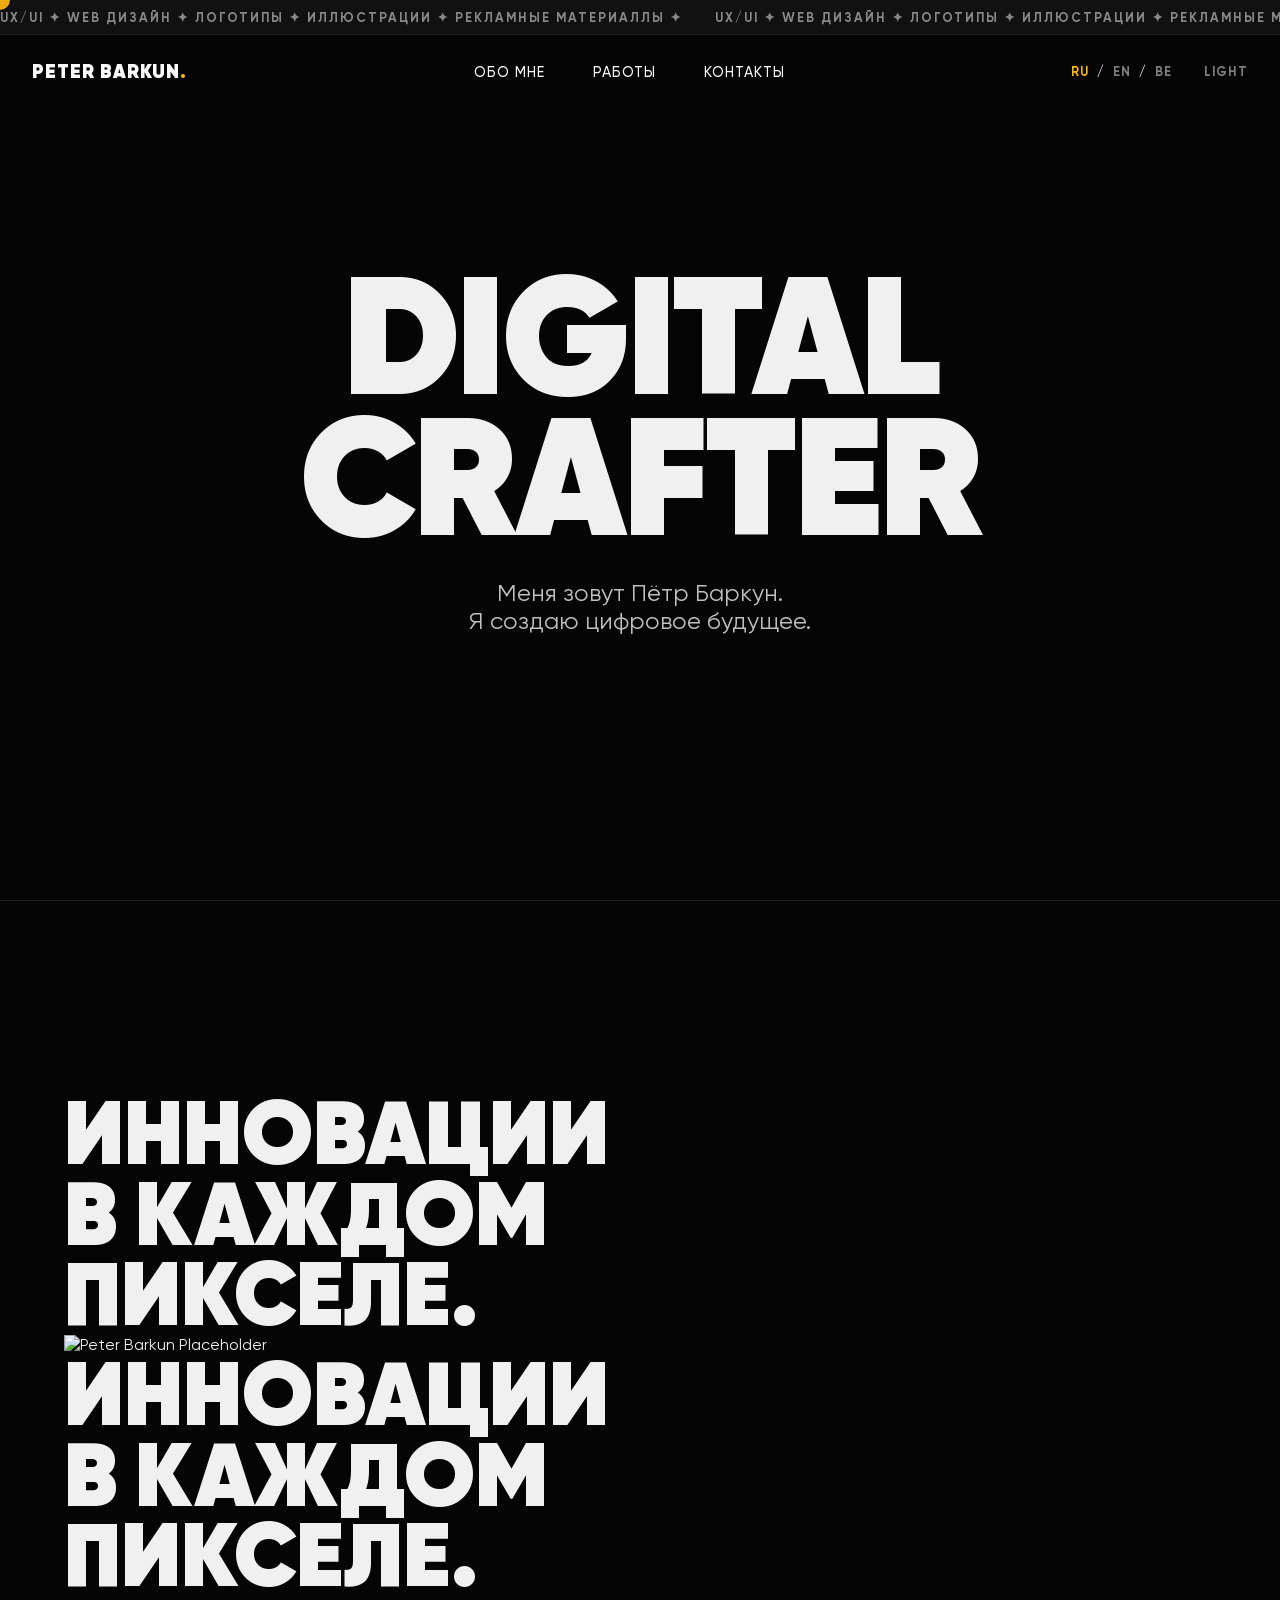
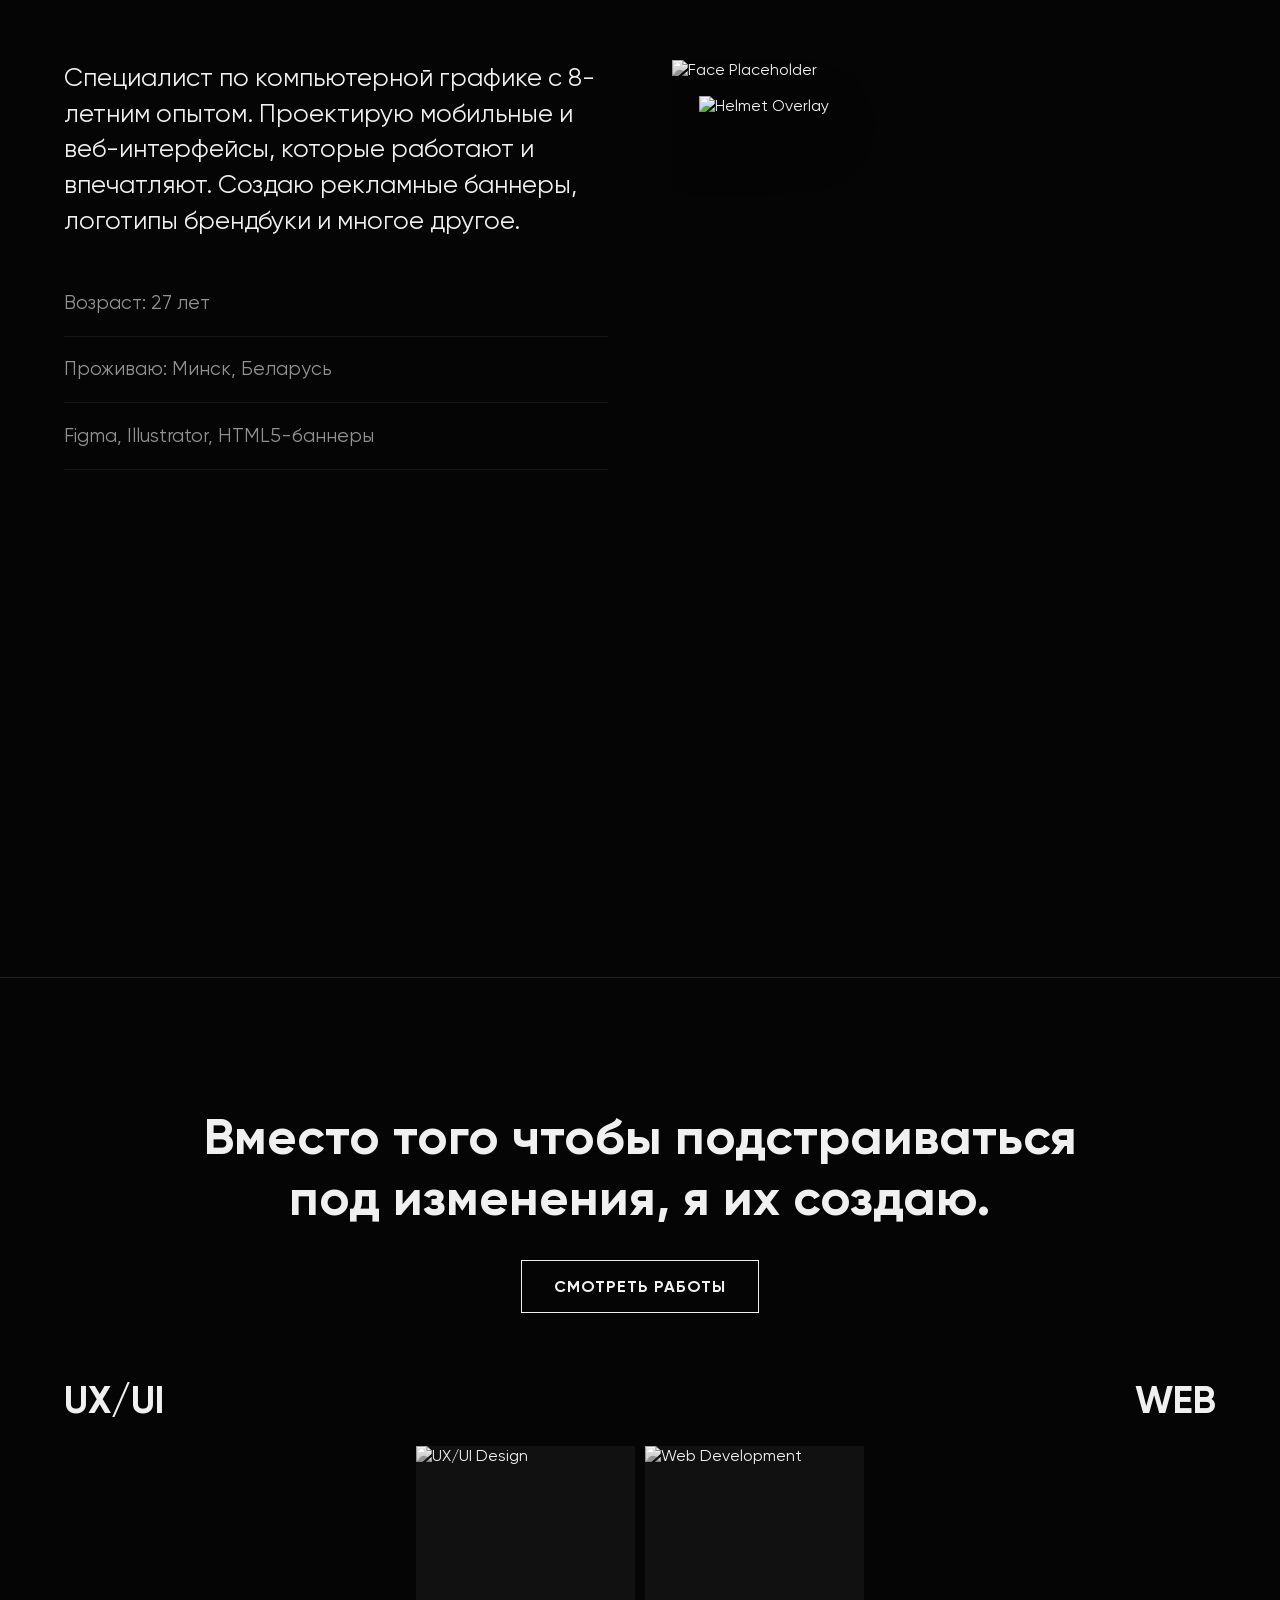
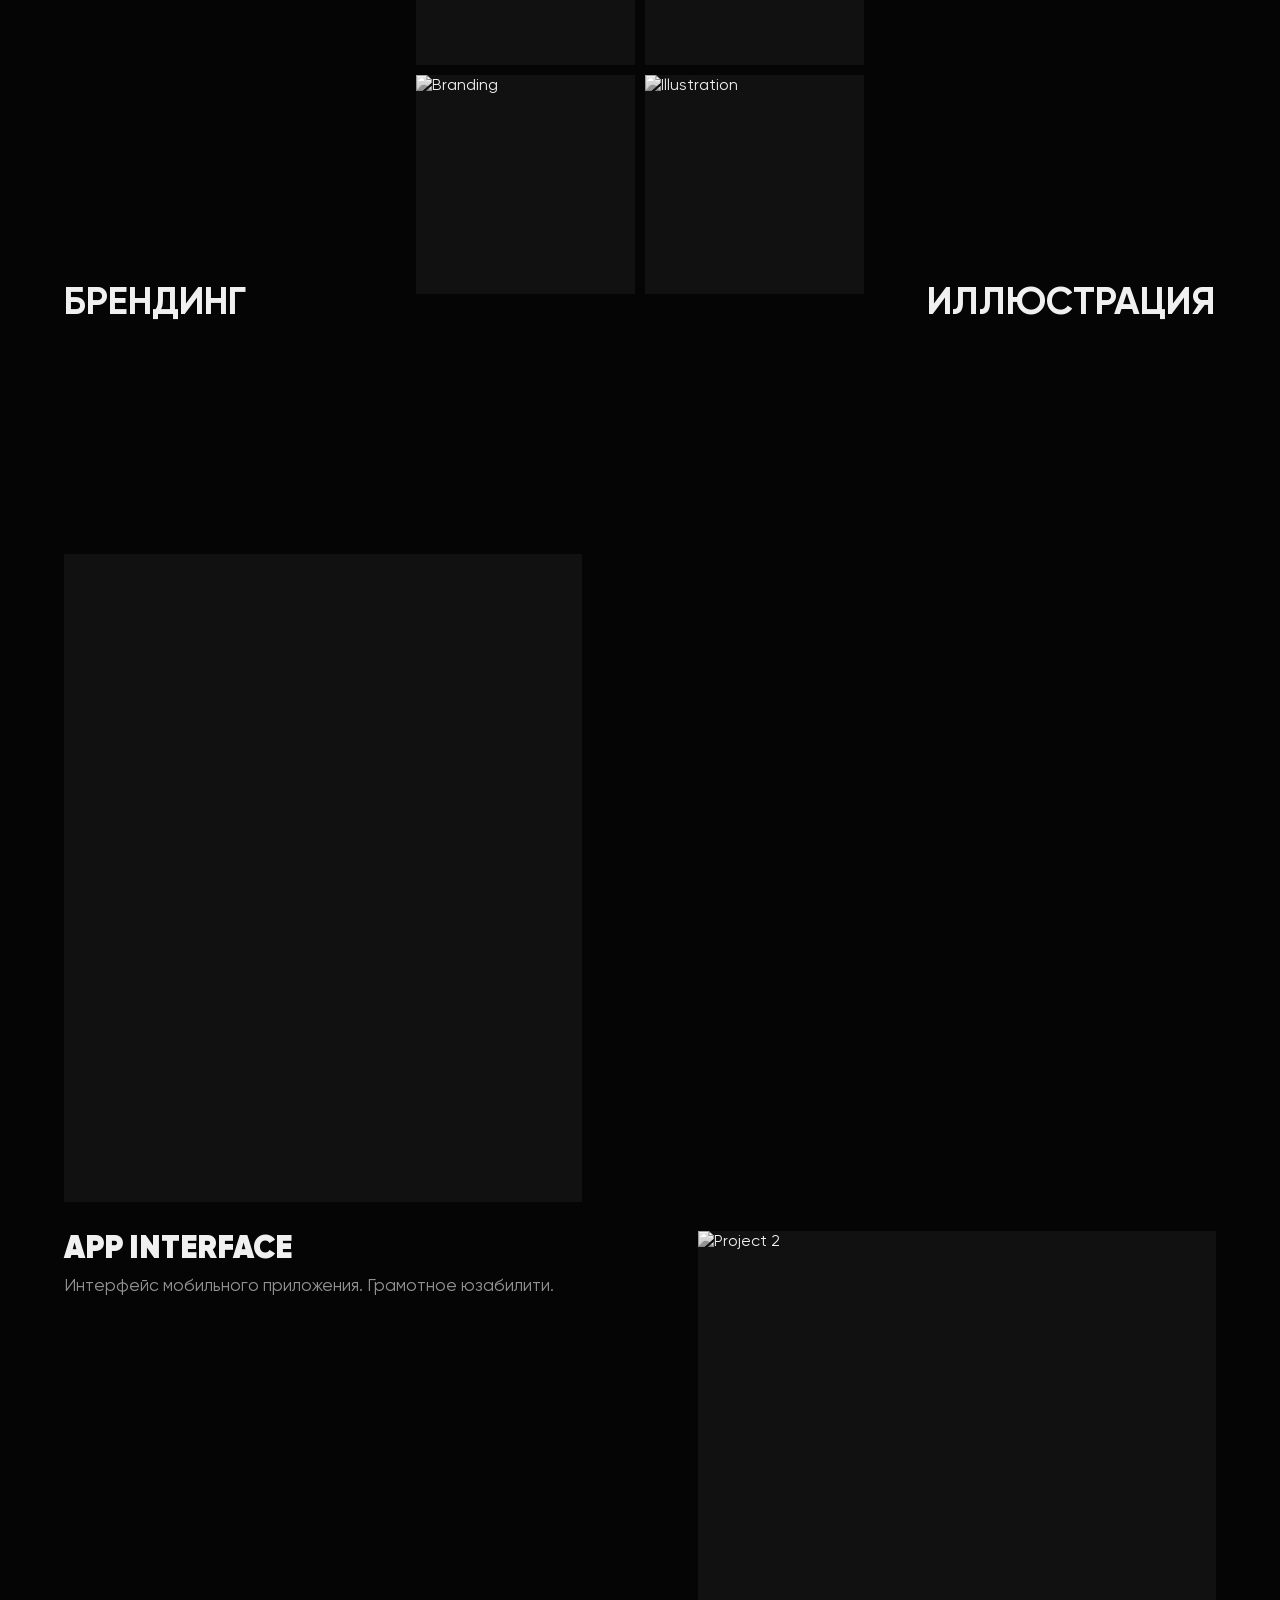
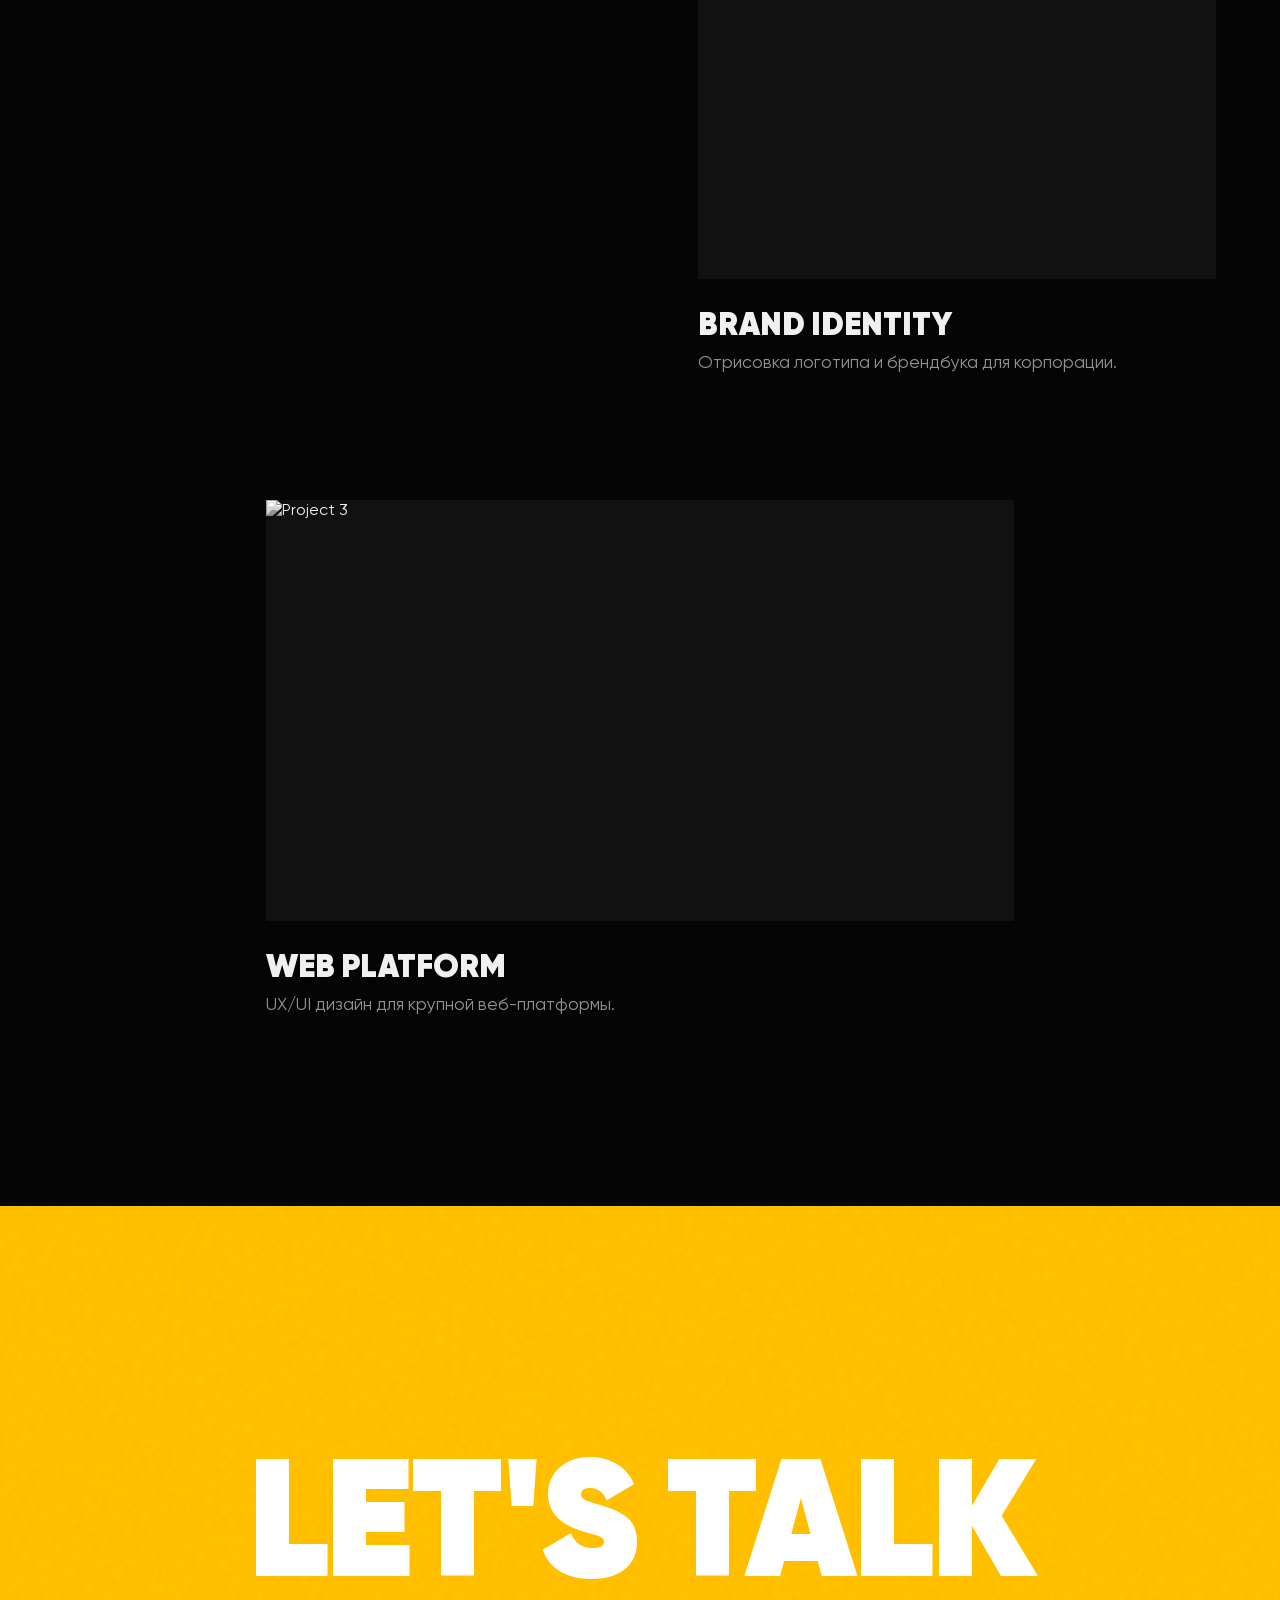
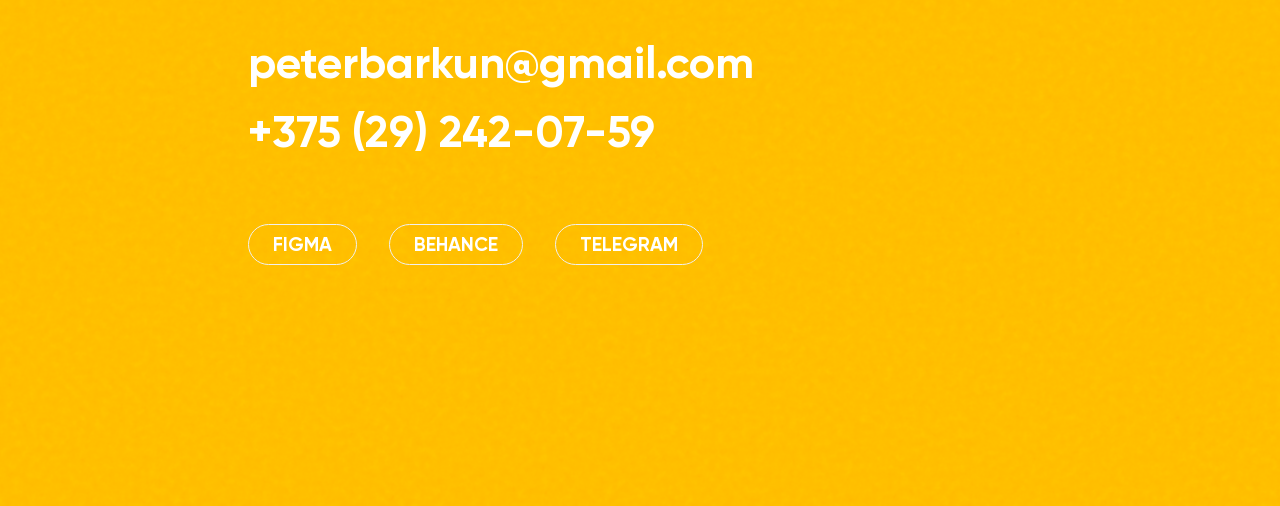
==== index.html @ 00d6dc97 "Replace abstract image with Lando Norris 3D helmet block" ====
<!DOCTYPE html>
<html lang="ru">

<head>
    <meta charset="UTF-8">
    <meta name="viewport" content="width=device-width, initial-scale=1.0">
    <title>Пётр Баркун | UX/UI Дизайнер</title>
    <meta name="description" content="Портфолио Петра Баркуна. UX/UI, веб-разработка, дизайн логотипов и брендбуков.">
    <link rel="stylesheet" href="style.css">
    <!-- GSAP for Animations & Parallax -->
    <script src="https://cdnjs.cloudflare.com/ajax/libs/gsap/3.12.2/gsap.min.js"></script>
    <script src="https://cdnjs.cloudflare.com/ajax/libs/gsap/3.12.2/ScrollTrigger.min.js"></script>
</head>

<body class="theme-brutal">
    <div class="cursor"></div>

    <div class="marquee-container">
        <div class="marquee-content">
            <span data-i18n="marquee">UX/UI ✦ WEB ДИЗАЙН ✦ ЛОГОТИПЫ ✦ ИЛЛЮСТРАЦИИ ✦ РЕКЛАМНЫЕ МАТЕРИАЛЛЫ ✦</span>
            <span data-i18n="marquee">UX/UI ✦ WEB ДИЗАЙН ✦ ЛОГОТИПЫ ✦ ИЛЛЮСТРАЦИИ ✦ РЕКЛАМНЫЕ МАТЕРИАЛЛЫ ✦</span>
            <span data-i18n="marquee">UX/UI ✦ WEB ДИЗАЙН ✦ ЛОГОТИПЫ ✦ ИЛЛЮСТРАЦИИ ✦ РЕКЛАМНЫЕ МАТЕРИАЛЛЫ ✦</span>
        </div>
    </div>

    <header class="brutal-header">
        <nav>
            <div class="logo">PETER BARKUN<span>.</span></div>
            <ul class="nav-links">
                <li><a href="#about" data-i18n="nav-about">Обо мне</a></li>
                <li><a href="#projects" data-i18n="nav-projects">Работы</a></li>
                <li><a href="#contact" data-i18n="nav-contact">Контакты</a></li>
            </ul>
            <div class="ui-controls">
                <div class="lang-switcher">
                    <span class="lang-btn active" data-lang="ru">RU</span> /
                    <span class="lang-btn" data-lang="en">EN</span> /
                    <span class="lang-btn" data-lang="be">BE</span>
                </div>
                <div class="theme-switcher">
                    <span class="theme-btn" id="themeToggle" data-i18n="theme-toggle">LIGHT</span>
                </div>
            </div>
        </nav>
    </header>

    <div id="smooth-wrapper">
        <div id="smooth-content">
            <!-- Hero Section -->
            <section id="hero" class="hero-section">
                <!-- Placeholder Video Background -->
                <div class="hero-bg" data-speed="0.5">
                    <video autoplay loop muted playsinline>
                        <source src="https://cdn.pixabay.com/video/2022/01/18/104351-665561136_tiny.mp4"
                            type="video/mp4">
                    </video>
                    <div class="overlay"></div>
                </div>

                <div class="hero-content">
                    <h1 class="huge-title" data-speed="0.8" data-i18n="hero-title">DIGITAL<br>CRAFTER</h1>
                    <div class="hero-sub" data-speed="1.2">
                        <p data-i18n="hero-sub1">Меня зовут Пётр Баркун.</p>
                        <p data-i18n="hero-sub2">Я создаю цифровое будущее.</p>
                    </div>
                </div>
            </section>

            <!-- Text Section -->
            <section id="about" class="text-section">
                <div class="container">
                    <div class="about-title-wrapper" data-speed="0.9">
                        <!-- Default layer -->
                        <h2 class="brutal-title" data-i18n="about-title">ИННОВАЦИИ<br>В КАЖДОМ<br>ПИКСЕЛЕ.</h2>
                        
                        <!-- Masked reveal layer -->
                        <div class="about-title-mask">
                            <div class="about-mask-bg">
                                <!-- Placeholder profile photo for the user to replace -->
                                <img src="https://images.unsplash.com/photo-1507003211169-0a1dd7228f2d?q=80&w=1000&auto=format&fit=crop" alt="Peter Barkun Placeholder">
                            </div>
                            <h2 class="brutal-title filled" data-i18n="about-title">ИННОВАЦИИ<br>В КАЖДОМ<br>ПИКСЕЛЕ.</h2>
                        </div>
                    </div>
                    
                    <div class="about-grid">
                        <div class="about-text" data-speed="1.1">
                            <p data-i18n="about-desc">Специалист по компьютерной графике с 8-летним опытом. Проектирую
                                мобильные и веб-интерфейсы, которые работают и впечатляют. Создаю рекламные баннеры,
                                логотипы брендбуки и многое другое.</p>
                            <ul class="brutal-list">
                                <li data-i18n="about-li1">Возраст: 27 лет</li>
                                <li data-i18n="about-li2">Проживаю: Минск, Беларусь</li>
                                <li data-i18n="about-li3">Figma, Illustrator, HTML5-баннеры</li>
                            </ul>
                        </div>
                        <div class="about-img lando-block" data-speed="0.7">
                            <div class="lando-face">
                                <img src="https://images.unsplash.com/photo-1507003211169-0a1dd7228f2d?q=80&w=800&auto=format&fit=crop"
                                    alt="Face Placeholder">
                            </div>
                            <div class="lando-helmet">
                                <img src="https://pngimg.com/uploads/motorcycle_helmet/motorcycle_helmet_PNG7164.png"
                                    alt="Helmet Overlay">
                            </div>
                        </div>
                    </div>
                </div>
            </section>

            <!-- Expertise Section (Ref.digital style) -->
            <section id="expertise" class="expertise-section">
                <div class="expertise-header">
                    <h2 class="expertise-title" data-i18n="exp-title">Вместо того чтобы подстраиваться<br>под изменения,
                        я их создаю.</h2>
                    <a href="#projects" class="brutal-btn" data-i18n="exp-btn">СМОТРЕТЬ РАБОТЫ</a>
                </div>

                <div class="expertise-container">
                    <!-- Corner labels with descriptions -->
                    <div class="expertise-block top-left" data-hover="1">
                        <div class="expertise-label" data-i18n="exp-label1">UX/UI</div>
                        <div class="expertise-desc" data-i18n="exp-desc1">ПРОЕКТИРУЮ ИНТЕРФЕЙСЫ,<br>КОТОРЫЕ ВПЕЧАТЛЯЮТ И
                            РАБОТАЮТ.</div>
                    </div>

                    <div class="expertise-block top-right" data-hover="2">
                        <div class="expertise-label" data-i18n="exp-label2">WEB</div>
                        <div class="expertise-desc" data-i18n="exp-desc2">СОЗДАЮ БЫСТРЫЕ И НАДЕЖНЫЕ<br>ЦИФРОВЫЕ
                            ПЛАТФОРМЫ.</div>
                    </div>

                    <div class="expertise-block bottom-left" data-hover="3">
                        <div class="expertise-label" data-i18n="exp-label3">Брендинг</div>
                        <div class="expertise-desc" data-i18n="exp-desc3">ФОРМИРУЮ УЗНАВАЕМЫЙ<br>ВИЗУАЛЬНЫЙ ЯЗЫК
                            КОМПАНИИ.</div>
                    </div>

                    <div class="expertise-block bottom-right" data-hover="4">
                        <div class="expertise-label" data-i18n="exp-label4">Иллюстрация</div>
                        <div class="expertise-desc" data-i18n="exp-desc4">РИСУЮ УНИКАЛЬНУЮ ГРАФИКУ<br>ДЛЯ ЛЮБЫХ ЗАДАЧ.
                        </div>
                    </div>

                    <!-- Center media grid -->
                    <div class="expertise-media-center">
                        <div class="media-grid">
                            <div class="grid-img-wrap"><img
                                    src="https://images.unsplash.com/photo-1561070791-2526d30994b5?q=80&w=500&auto=format&fit=crop"
                                    alt="UX/UI Design"></div>
                            <div class="grid-img-wrap"><img
                                    src="https://images.unsplash.com/photo-1498050108023-c5249f4df085?q=80&w=500&auto=format&fit=crop"
                                    alt="Web Development"></div>
                            <div class="grid-img-wrap"><img
                                    src="https://images.unsplash.com/photo-1626785774573-4b799315345d?q=80&w=500&auto=format&fit=crop"
                                    alt="Branding"></div>
                            <div class="grid-img-wrap"><img
                                    src="https://images.unsplash.com/photo-1550684848-fac1c5b4e853?q=80&w=500&auto=format&fit=crop"
                                    alt="Illustration"></div>
                        </div>
                    </div>
                </div>
            </section>

            <!-- Projects Section -->
            <section id="projects" class="projects-section">
                <div class="container">
                    <div class="project-item left" data-speed="0.8">
                        <div class="project-media">
                            <video autoplay loop muted playsinline>
                                <source src="https://cdn.pixabay.com/video/2020/05/26/40149-425114533_tiny.mp4"
                                    type="video/mp4">
                            </video>
                        </div>
                        <h3 class="project-title" data-i18n="proj1-title">APP INTERFACE</h3>
                        <p class="project-desc" data-i18n="proj1-desc">Интерфейс мобильного приложения. Грамотное
                            юзабилити.</p>
                    </div>

                    <div class="project-item right mt-huge" data-speed="1.25">
                        <div class="project-media">
                            <img src="https://images.unsplash.com/photo-1550745165-9bc0b252726f?q=80&w=1000&auto=format&fit=crop"
                                alt="Project 2">
                        </div>
                        <h3 class="project-title" data-i18n="proj2-title">BRAND IDENTITY</h3>
                        <p class="project-desc" data-i18n="proj2-desc">Отрисовка логотипа и брендбука для корпорации.
                        </p>
                    </div>

                    <div class="project-item center mt-large" data-speed="0.9">
                        <div class="project-media">
                            <img src="https://images.unsplash.com/photo-1614729939124-032f0b56c9ce?q=80&w=1000&auto=format&fit=crop"
                                alt="Project 3">
                        </div>
                        <h3 class="project-title" data-i18n="proj3-title">WEB PLATFORM</h3>
                        <p class="project-desc" data-i18n="proj3-desc">UX/UI дизайн для крупной веб-платформы.</p>
                    </div>
                </div>
            </section>

            <!-- Contact Section -->
            <section id="contact" class="contact-section">
                <div class="contact-bg" data-speed="0.8"></div>
                <div class="container contact-content" data-speed="1.1">
                    <h2 class="huge-title" data-i18n="contact-title">LET'S TALK</h2>
                    <div class="contact-links">
                        <a href="mailto:peterbarkun@gmail.com" class="brutal-link">peterbarkun@gmail.com</a>
                        <a href="tel:+375292420759" class="brutal-link">+375 (29) 242-07-59</a>
                    </div>
                    <div class="social-links">
                        <a href="https://www.figma.com/@peter_barkun" target="_blank">Figma</a>
                        <a href="https://www.behance.net/peterbarkun" target="_blank">Behance</a>
                        <a href="https://t.me/peterbarkun" target="_blank">Telegram</a>
                    </div>
                </div>
            </section>
        </div>
    </div>

    <script src="script.js"></script>
</body>

</html>
---- style.css ----
/* Custom Fonts: Gilroy */
@font-face {
    font-family: 'Gilroy';
    src: url('fonts/Gilroy-Light.woff2') format('woff2'),
         url('fonts/Gilroy-Light.ttf') format('truetype');
    font-weight: 300;
    font-style: normal;
    font-display: swap;
}
@font-face {
    font-family: 'Gilroy';
    src: url('fonts/Gilroy-Regular.woff2') format('woff2'),
         url('fonts/Gilroy-Regular.ttf') format('truetype');
    font-weight: 400;
    font-style: normal;
    font-display: swap;
}
@font-face {
    font-family: 'Gilroy';
    src: url('fonts/Gilroy-Medium.woff2') format('woff2'),
         url('fonts/Gilroy-Medium.ttf') format('truetype');
    font-weight: 500;
    font-style: normal;
    font-display: swap;
}
@font-face {
    font-family: 'Gilroy';
    src: url('fonts/Gilroy-Bold.woff2') format('woff2'),
         url('fonts/Gilroy-Bold.ttf') format('truetype');
    font-weight: 700;
    font-style: normal;
    font-display: swap;
}
@font-face {
    font-family: 'Gilroy';
    src: url('fonts/Gilroy-Heavy.woff2') format('woff2'),
         url('fonts/Gilroy-Heavy.ttf') format('truetype');
    font-weight: 900;
    font-style: normal;
    font-display: swap;
}

:root {
    --font-main: 'Gilroy', sans-serif;
    --bg-color: #050505;
    --text-primary: #f0f0f0;
    --accent: #FFBC00;
    --border-color: #222;
    --cursor-color: #fff;
}

body.theme-light {
    --bg-color: #f0f0f0;
    --text-primary: #050505;
    --border-color: #ccc;
    --cursor-color: #000;
}

* {
    margin: 0;
    padding: 0;
    box-sizing: border-box;
}

html, body {
    background-color: var(--bg-color);
    color: var(--text-primary);
    font-family: var(--font-main);
    overflow-x: hidden;
    cursor: none;
}

a {
    color: inherit;
    text-decoration: none;
    cursor: none;
}

/* Custom Cursor */
.cursor {
    position: fixed;
    top: 0;
    left: 0;
    width: 20px;
    height: 20px;
    background-color: var(--accent);
    border-radius: 50%;
    pointer-events: none;
    z-index: 9999;
    mix-blend-mode: difference;
    transition: transform 0.1s ease;
    transform: translate(-50%, -50%);
}
.cursor.hover {
    transform: translate(-50%, -50%) scale(3);
    background-color: var(--cursor-color);
}

/* Marquee */
.marquee-container {
    position: fixed;
    top: 0;
    left: 0;
    width: 100%;
    height: 35px;
    background: #111;
    color: #888;
    display: flex;
    align-items: center;
    overflow: hidden;
    z-index: 101;
    font-size: 0.8rem;
    font-weight: 700;
    letter-spacing: 2px;
    border-bottom: 1px solid var(--border-color);
}
.marquee-content {
    display: flex;
    white-space: nowrap;
}
.marquee-content span {
    padding-right: 2rem;
    animation: scroll-marquee 25s linear infinite;
}
@keyframes scroll-marquee {
    0% { transform: translateX(0); }
    100% { transform: translateX(-100%); }
}

/* Header */
.brutal-header {
    position: fixed;
    top: 35px;
    left: 0;
    width: 100%;
    padding: 1.5rem 2rem;
    z-index: 100;
    mix-blend-mode: difference;
    color: #fff;
    transition: background-color 0.3s ease, color 0.3s ease, padding 0.3s ease;
}
.brutal-header.scrolled {
    mix-blend-mode: normal;
    background-color: var(--bg-color);
    color: var(--text-color);
}
nav {
    display: flex;
    justify-content: space-between;
    align-items: center;
}
.logo {
    font-size: 1.2rem;
    font-weight: 900;
    letter-spacing: 1px;
}
.logo span {
    color: var(--accent);
}
.nav-links {
    display: flex;
    list-style: none;
    gap: 3rem;
}
.nav-links a {
    font-weight: 500;
    font-size: 0.9rem;
    text-transform: uppercase;
    letter-spacing: 1px;
    position: relative;
}
.nav-links a::after {
    content: '';
    position: absolute;
    bottom: -4px;
    left: 0;
    width: 0;
    height: 1px;
    background: currentColor;
    transition: width 0.3s ease;
}
.nav-links a:hover::after {
    width: 100%;
}

/* UI Controls (Lang & Theme) */
.ui-controls {
    display: flex;
    gap: 2rem;
    align-items: center;
    font-size: 0.8rem;
    font-weight: 700;
    letter-spacing: 1px;
}
.lang-switcher, .theme-switcher {
    display: flex;
    gap: 0.5rem;
}
.lang-btn, .theme-btn {
    cursor: pointer;
    opacity: 0.5;
    transition: opacity 0.3s ease;
}
.lang-btn:hover, .theme-btn:hover {
    opacity: 0.8;
}
.lang-btn.active {
    opacity: 1;
    color: var(--accent);
}

/* Typography */
.huge-title {
    font-size: clamp(4rem, 13vw, 12rem);
    font-weight: 900;
    line-height: 0.85;
    text-transform: uppercase;
    letter-spacing: -0.02em;
    margin: 0;
}
.brutal-title {
    font-size: clamp(3rem, 7vw, 7rem);
    font-weight: 900;
    line-height: 0.9;
    text-transform: uppercase;
}

.container {
    max-width: 1600px;
    margin: 0 auto;
    padding: 0 5%;
}

/* Hero Section */
.hero-section {
    height: 100vh;
    position: relative;
    display: flex;
    align-items: center;
    justify-content: center;
    overflow: hidden;
}
.hero-bg {
    position: absolute;
    top: -10%;
    left: -10%;
    width: 120%;
    height: 120%;
    z-index: -1;
    transform-origin: center;
}
.hero-bg video {
    width: 100%;
    height: 100%;
    object-fit: cover;
    filter: grayscale(100%) contrast(1.2);
}
.hero-bg .overlay {
    position: absolute;
    top: 0;
    left: 0;
    width: 100%;
    height: 100%;
    background: rgba(0,0,0,0.5);
}
.hero-content {
    text-align: center;
    z-index: 1;
}
.hero-sub {
    margin-top: 2rem;
    font-size: clamp(1rem, 2vw, 1.5rem);
    font-weight: 400;
    opacity: 0.8;
}

/* Text Section */
.text-section {
    padding: 15vw 0;
    border-top: 1px solid var(--border-color);
}


.about-grid {
    display: grid;
    grid-template-columns: 1fr 1fr;
    gap: 4rem;
    margin-top: 4rem;
}
.about-text {
    font-size: clamp(1.2rem, 2vw, 2rem);
    line-height: 1.4;
}
.brutal-list {
    margin-top: 2rem;
    list-style: none;
    font-size: 1.2rem;
    opacity: 0.6;
}
.brutal-list li {
    padding: 1.2rem 0;
    border-bottom: 1px solid var(--border-color);
}
.lando-block {
    position: relative;
    width: 100%;
    aspect-ratio: 3/4;
    overflow: hidden;
    cursor: crosshair;
    perspective: 1000px; /* For 3D rotation */
}
.lando-face {
    position: absolute;
    top: 0; left: 0; width: 100%; height: 100%;
}
.lando-face img {
    width: 100%; height: 100%; object-fit: cover;
    filter: grayscale(100%);
}
.lando-helmet {
    position: absolute;
    top: 5%;
    left: 5%;
    width: 90%;
    height: 90%;
    z-index: 2;
    pointer-events: none;
    filter: drop-shadow(0 20px 30px rgba(0,0,0,0.5));
}
.lando-helmet img {
    width: 100%; height: 100%; object-fit: contain;
}


/* Expertise Section */
.expertise-section {
    position: relative;
    padding: 10vw 0;
    min-height: 100vh;
    border-top: 1px solid var(--border-color);
}
.expertise-header {
    text-align: center;
    margin-bottom: 5vw;
}
.expertise-title {
    font-size: clamp(2rem, 4vw, 4rem);
    font-weight: 700;
    margin-bottom: 2rem;
}
.brutal-btn {
    display: inline-block;
    padding: 1rem 2rem;
    border: 1px solid var(--text-primary);
    font-weight: 700;
    text-transform: uppercase;
    letter-spacing: 1px;
    transition: all 0.3s ease;
}
.brutal-btn:hover {
    background: var(--text-primary);
    color: var(--bg-color);
}
.expertise-container {
    position: relative;
    width: 100%;
    height: 65vh;
    margin-top: 5vw;
}
.expertise-block {
    position: absolute;
    z-index: 10;
    cursor: pointer;
    text-align: left;
}
.expertise-block.top-left { top: 0; left: 5%; }
.expertise-block.top-right { top: 0; right: 5%; text-align: right; }
.expertise-block.bottom-left { bottom: 0; left: 5%; }
.expertise-block.bottom-right { bottom: 0; right: 5%; text-align: right; }

.expertise-label {
    font-size: clamp(1.5rem, 3vw, 3rem);
    font-weight: 700;
    text-transform: uppercase;
    transition: color 0.3s ease;
    margin-bottom: 0.5rem;
}
.expertise-block:hover .expertise-label,
.expertise-block.active .expertise-label {
    color: var(--accent);
}

.expertise-desc {
    font-size: clamp(0.7rem, 1vw, 1rem);
    font-weight: 500;
    text-transform: uppercase;
    letter-spacing: 1px;
    opacity: 0;
    transform: translateY(-10px);
    transition: all 0.4s cubic-bezier(0.165, 0.84, 0.44, 1);
    pointer-events: none;
}
.expertise-block:hover .expertise-desc,
.expertise-block.active .expertise-desc {
    opacity: 1;
    transform: translateY(0);
}

.expertise-media-center {
    position: absolute;
    top: 50%;
    left: 50%;
    transform: translate(-50%, -50%);
    width: clamp(250px, 35vw, 500px);
    aspect-ratio: 1/1;
    z-index: 5;
}
.media-grid {
    display: grid;
    grid-template-columns: 1fr 1fr;
    grid-template-rows: 1fr 1fr;
    gap: 10px;
    width: 100%;
    height: 100%;
    transition: grid-template-columns 0.6s cubic-bezier(0.165, 0.84, 0.44, 1), 
                grid-template-rows 0.6s cubic-bezier(0.165, 0.84, 0.44, 1);
}
.media-grid.hover-1 {
    grid-template-columns: 2fr 1fr;
    grid-template-rows: 2fr 1fr;
}
.media-grid.hover-2 {
    grid-template-columns: 1fr 2fr;
    grid-template-rows: 2fr 1fr;
}
.media-grid.hover-3 {
    grid-template-columns: 2fr 1fr;
    grid-template-rows: 1fr 2fr;
}
.media-grid.hover-4 {
    grid-template-columns: 1fr 2fr;
    grid-template-rows: 1fr 2fr;
}

.grid-img-wrap {
    overflow: hidden;
    width: 100%;
    height: 100%;
    background: #111;
}
.grid-img-wrap img {
    width: 100%;
    height: 100%;
    object-fit: cover;
    filter: grayscale(100%);
    transition: filter 0.5s ease, transform 0.8s ease;
}
/* Focus effect for the active image */
.media-grid.hover-1 .grid-img-wrap:nth-child(1) img,
.media-grid.hover-2 .grid-img-wrap:nth-child(2) img,
.media-grid.hover-3 .grid-img-wrap:nth-child(3) img,
.media-grid.hover-4 .grid-img-wrap:nth-child(4) img {
    filter: grayscale(0%);
    transform: scale(1.05);
}

/* Floating cursor label (custom text on cursor) */
.cursor-label {
    position: fixed;
    top: 0;
    left: 0;
    background: #fff;
    color: #000;
    padding: 0.3rem 0.6rem;
    font-size: 0.75rem;
    font-weight: 700;
    text-transform: uppercase;
    pointer-events: none;
    z-index: 10000;
    opacity: 0;
    transform: translate(20px, 20px);
    transition: opacity 0.2s ease;
    white-space: nowrap;
}
.cursor-label.visible {
    opacity: 1;
}

/* Projects */
.projects-section {
    padding: 5vw 0 15vw;
}
.project-item {
    position: relative;
    width: 45%;
    margin-bottom: 10vw;
}
.project-item.left {
    margin-left: 0;
}
.project-item.right {
    margin-left: auto;
}
.project-item.center {
    margin: 0 auto;
    width: 65%;
}
.mt-huge {
    margin-top: -15vw;
}
.mt-large {
    margin-top: 5vw;
}
.project-media {
    overflow: hidden;
    background: #111;
    aspect-ratio: 4/5;
}
.project-item.center .project-media {
    aspect-ratio: 16/9;
}
.project-media img, .project-media video {
    width: 100%;
    height: 100%;
    object-fit: cover;
    filter: grayscale(100%);
    transition: transform 0.8s ease, filter 0.8s ease;
}
.project-item:hover .project-media img,
.project-item:hover .project-media video {
    transform: scale(1.05);
    filter: grayscale(0%);
}
.project-title {
    margin-top: 1.5rem;
    font-size: 2rem;
    font-weight: 900;
}
.project-desc {
    opacity: 0.6;
    margin-top: 0.5rem;
    font-size: 1.1rem;
}

/* Contact */
.contact-section {
    height: 100vh;
    display: flex;
    align-items: center;
    position: relative;
    overflow: hidden;
    background: var(--accent);
    color: #fff;
}
.contact-bg {
    position: absolute;
    top: -20%;
    left: 0;
    width: 100%;
    height: 150%;
    background: url('data:image/svg+xml;utf8,<svg viewBox="0 0 200 200" xmlns="http://www.w3.org/2000/svg"><filter id="noiseFilter"><feTurbulence type="fractalNoise" baseFrequency="0.8" numOctaves="3" stitchTiles="stitch"/></filter><rect width="100%" height="100%" filter="url(%23noiseFilter)"/></svg>');
    opacity: 0.2;
    mix-blend-mode: overlay;
    pointer-events: none;
}
.contact-content {
    position: relative;
    z-index: 1;
}
.contact-links {
    display: flex;
    flex-direction: column;
    gap: 1rem;
    margin-top: 3rem;
}
.brutal-link {
    font-size: clamp(1.5rem, 3.5vw, 4rem);
    font-weight: 700;
    line-height: 1.2;
    position: relative;
    display: inline-block;
    width: fit-content;
}
.brutal-link::before {
    content: '';
    position: absolute;
    bottom: 5px;
    left: 0;
    width: 100%;
    height: 0.15em;
    background: #fff;
    transform: scaleX(0);
    transform-origin: right;
    transition: transform 0.4s cubic-bezier(0.86, 0, 0.07, 1);
}
.brutal-link:hover::before {
    transform: scaleX(1);
    transform-origin: left;
}
.social-links {
    margin-top: 4rem;
    display: flex;
    gap: 2rem;
    flex-wrap: wrap;
}
.social-links a {
    font-weight: 700;
    text-transform: uppercase;
    font-size: 1.2rem;
    border: 1px solid var(--text-primary);
    padding: 0.5rem 1.5rem;
    border-radius: 50px;
    transition: all 0.3s ease;
}
.social-links a:hover {
    background: #fff;
    color: var(--accent);
}

@media (max-width: 768px) {
    .about-grid {
        grid-template-columns: 1fr;
    }
    .project-item {
        width: 100%;
    }
    .project-item.center, .project-item.right {
        margin-top: 4rem;
        width: 100%;
    }
    .nav-links {
        display: none;
    }
    .huge-title {
        font-size: 4rem;
    }
}
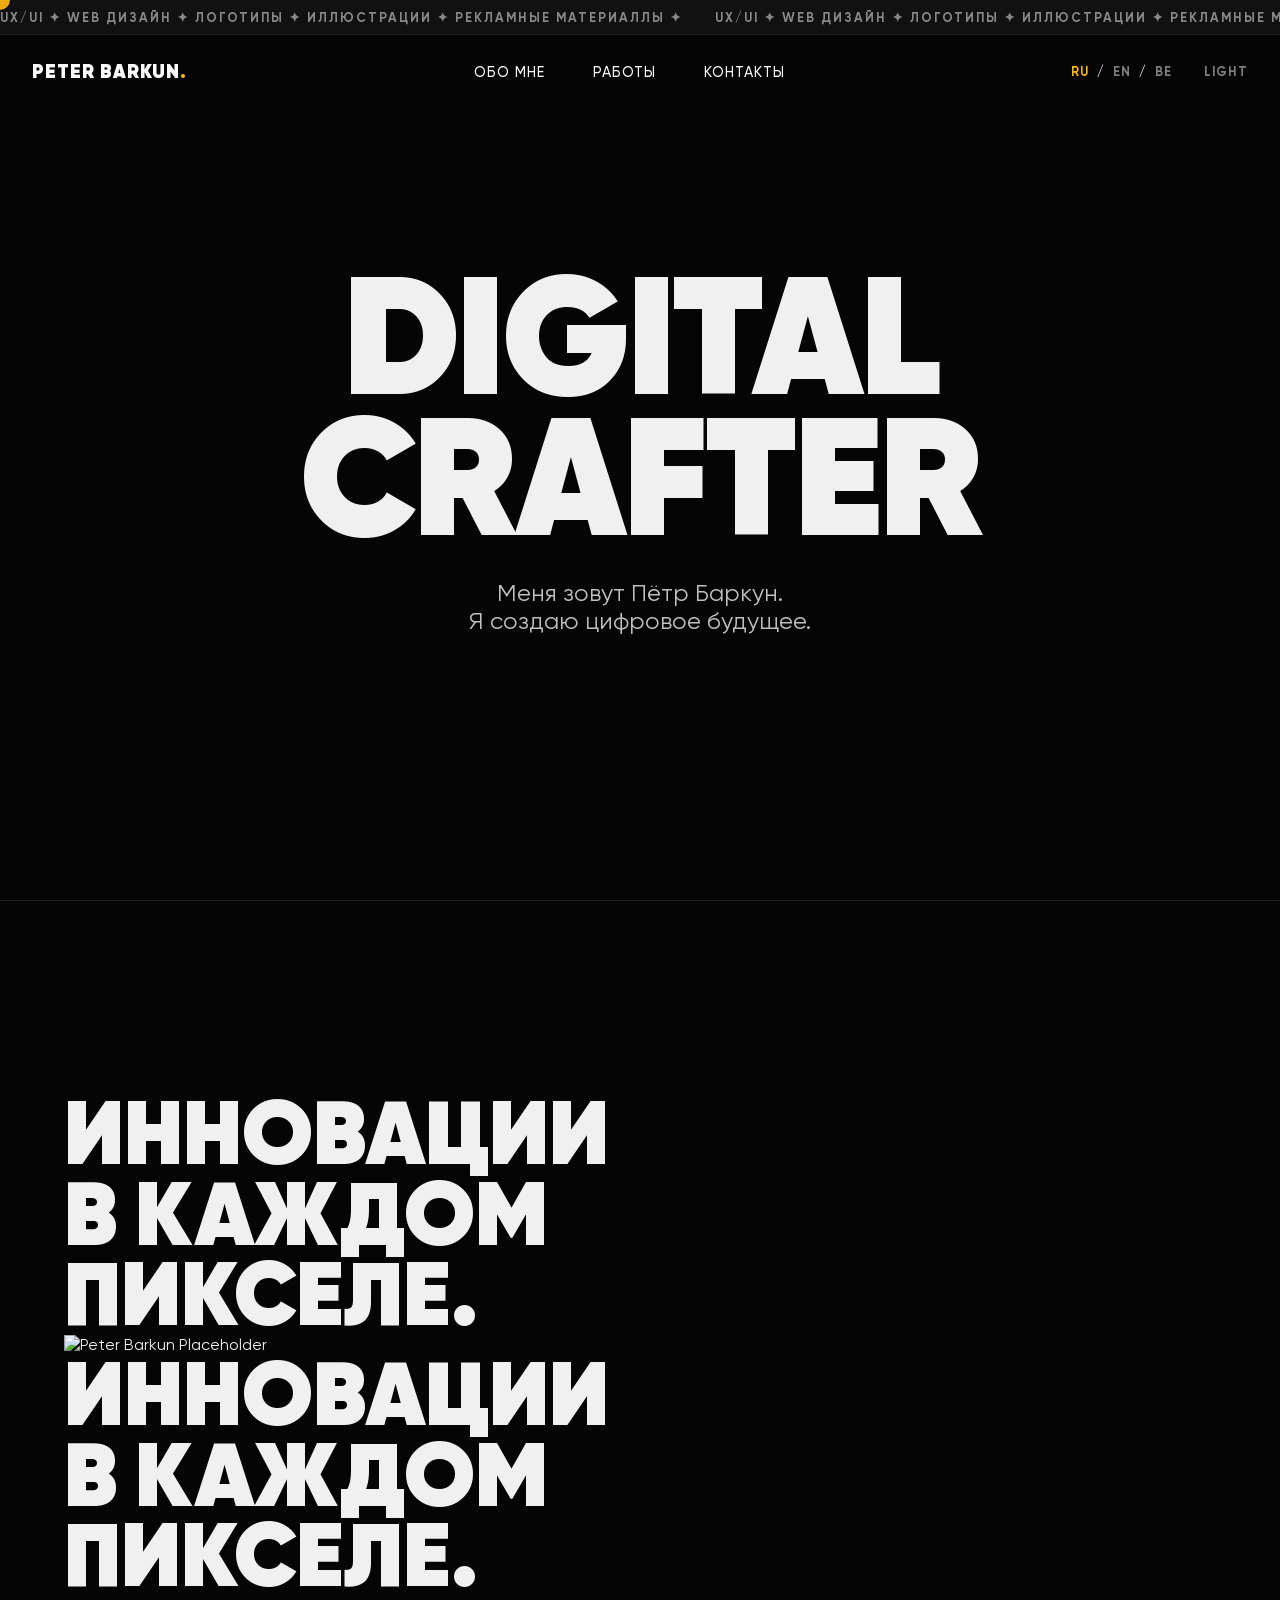
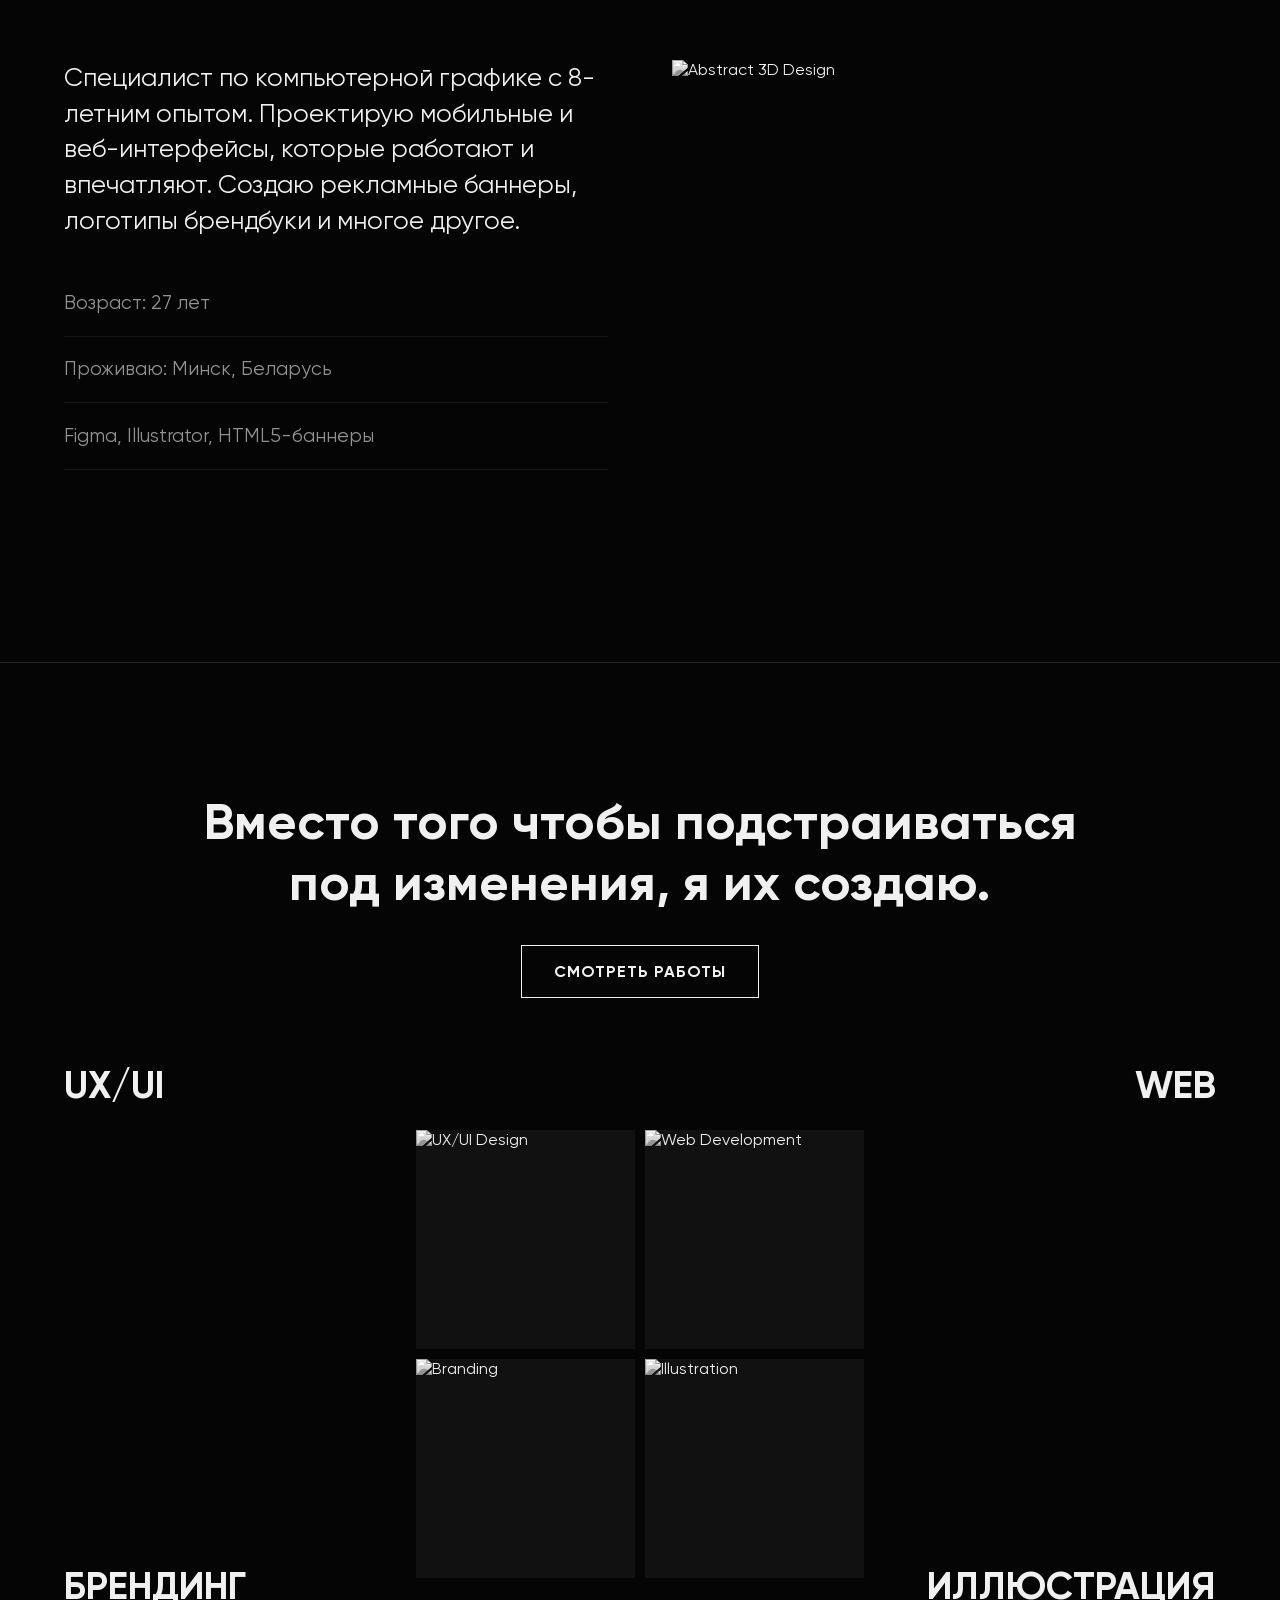
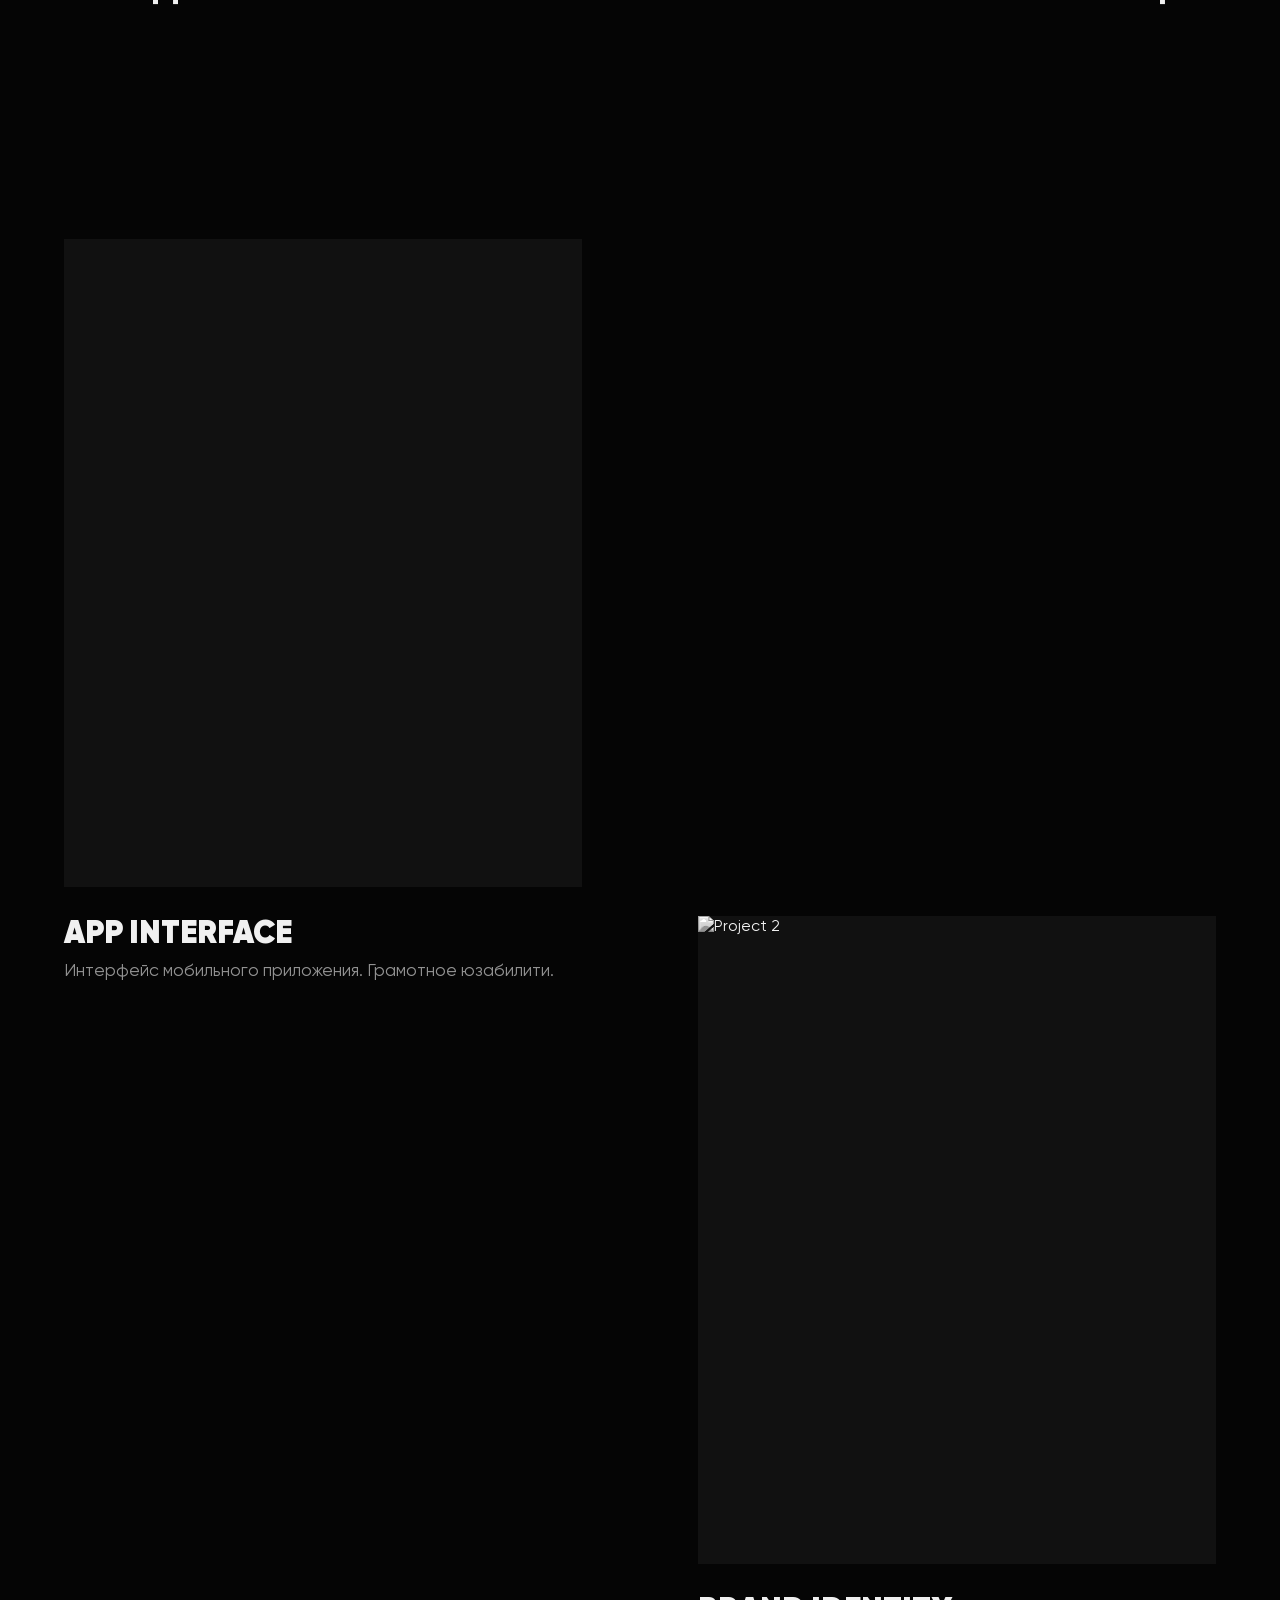
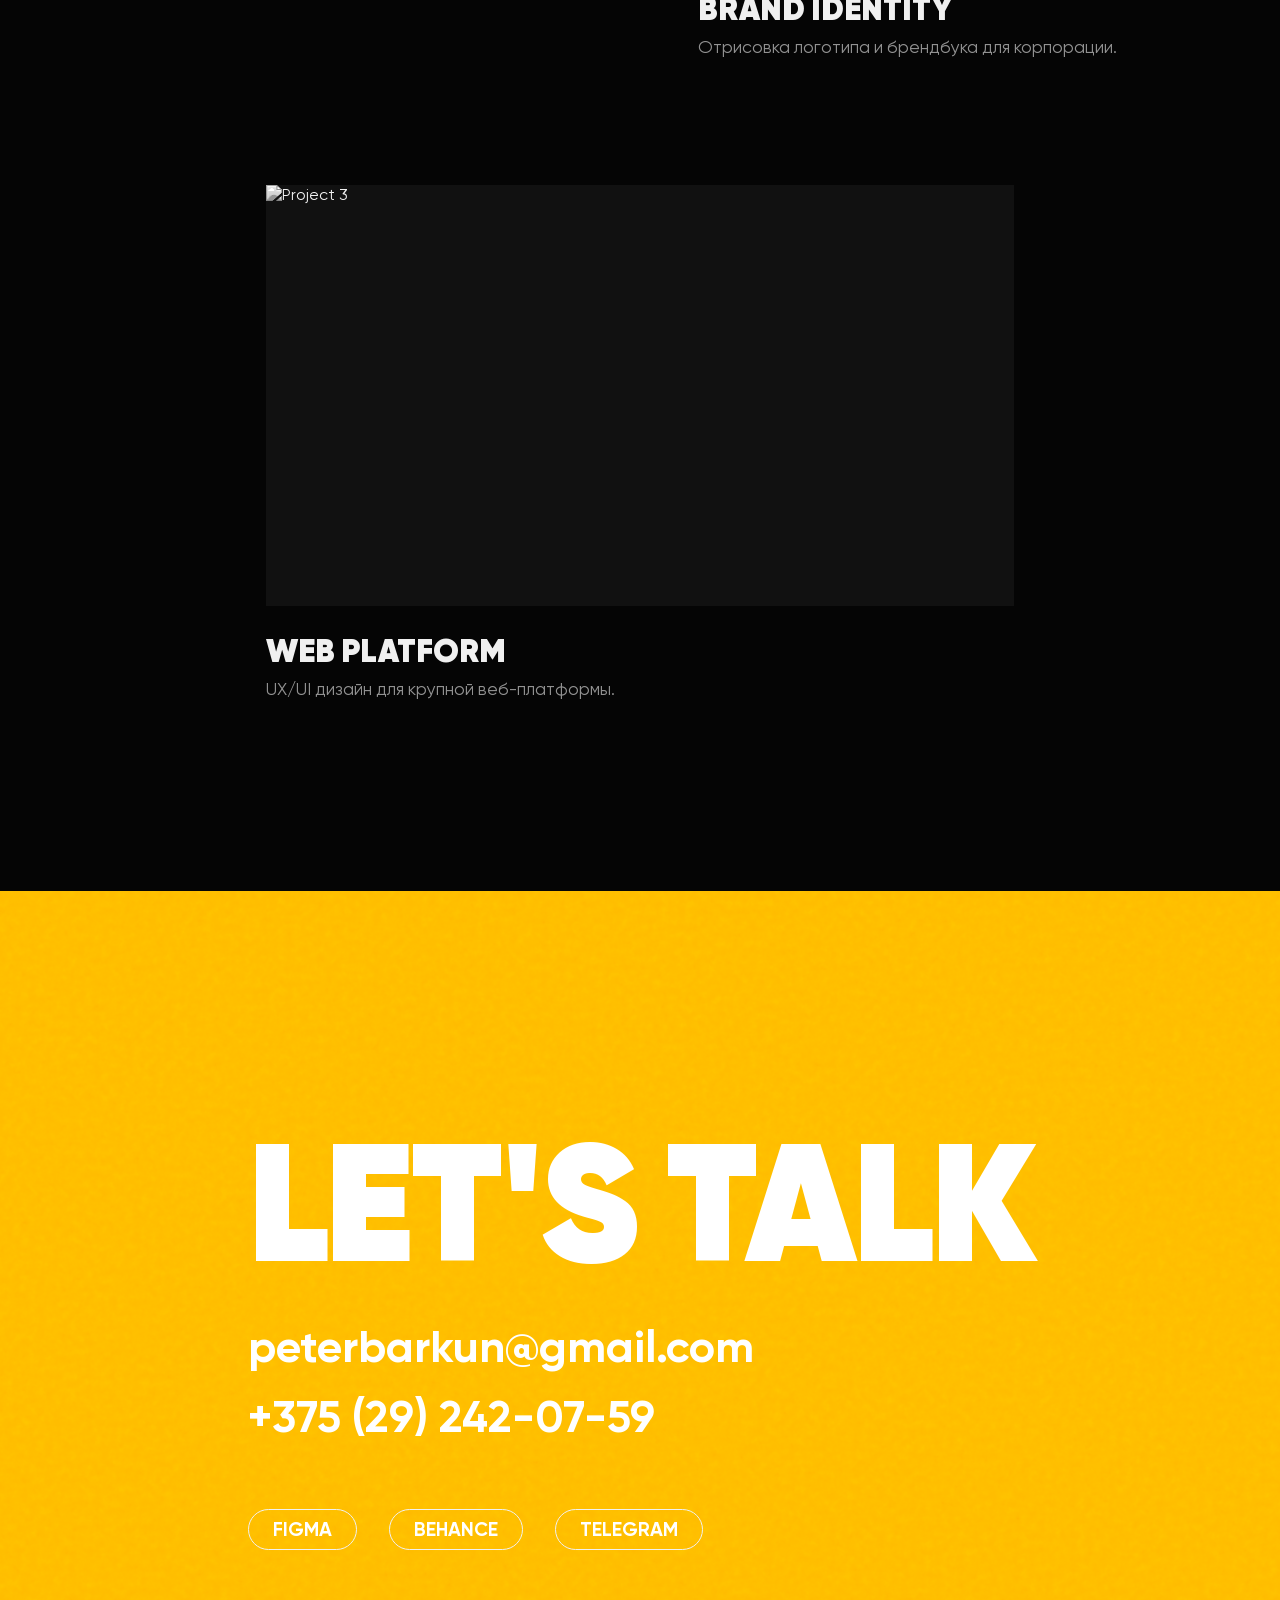
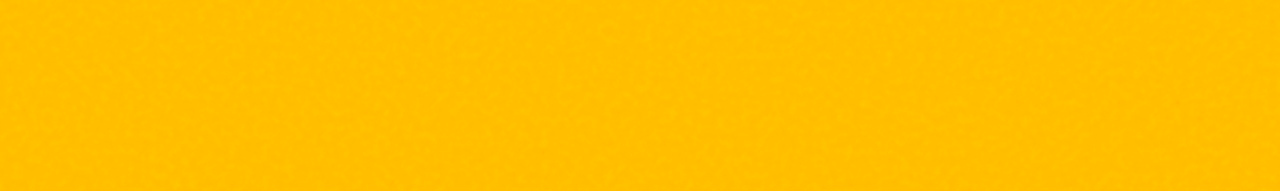
==== commit dbfa9f2d: "Revert About section and add Canvas background lines" ====
--- a/index.html
+++ b/index.html
@@ -13,6 +13,8 @@
 </head>
 
 <body class="theme-brutal">
+    <canvas id="bg-canvas"></canvas>
+
     <div class="cursor"></div>
 
     <div class="marquee-container">
@@ -94,15 +96,9 @@
                                 <li data-i18n="about-li3">Figma, Illustrator, HTML5-баннеры</li>
                             </ul>
                         </div>
-                        <div class="about-img lando-block" data-speed="0.7">
-                            <div class="lando-face">
-                                <img src="https://images.unsplash.com/photo-1507003211169-0a1dd7228f2d?q=80&w=800&auto=format&fit=crop"
-                                    alt="Face Placeholder">
-                            </div>
-                            <div class="lando-helmet">
-                                <img src="https://pngimg.com/uploads/motorcycle_helmet/motorcycle_helmet_PNG7164.png"
-                                    alt="Helmet Overlay">
-                            </div>
+                        <div class="about-img" data-speed="0.7">
+                            <img src="https://images.unsplash.com/photo-1618005182384-a83a8bd57fbe?q=80&w=1000&auto=format&fit=crop"
+                                alt="Abstract 3D Design">
                         </div>
                     </div>
                 </div>
--- a/style.css
+++ b/style.css
@@ -301,34 +301,25 @@
     padding: 1.2rem 0;
     border-bottom: 1px solid var(--border-color);
 }
-.lando-block {
-    position: relative;
-    width: 100%;
-    aspect-ratio: 3/4;
-    overflow: hidden;
-    cursor: crosshair;
-    perspective: 1000px; /* For 3D rotation */
-}
-.lando-face {
-    position: absolute;
-    top: 0; left: 0; width: 100%; height: 100%;
-}
-.lando-face img {
-    width: 100%; height: 100%; object-fit: cover;
+#bg-canvas {
+    position: fixed;
+    top: 0;
+    left: 0;
+    width: 100vw;
+    height: 100vh;
+    z-index: -2;
+    pointer-events: none;
+    opacity: 0.15;
+}
+
+.about-img img {
+    width: 100%;
+    height: auto;
     filter: grayscale(100%);
-}
-.lando-helmet {
-    position: absolute;
-    top: 5%;
-    left: 5%;
-    width: 90%;
-    height: 90%;
-    z-index: 2;
-    pointer-events: none;
-    filter: drop-shadow(0 20px 30px rgba(0,0,0,0.5));
-}
-.lando-helmet img {
-    width: 100%; height: 100%; object-fit: contain;
+    transition: filter 0.5s ease;
+}
+.about-img:hover img {
+    filter: grayscale(0%);
 }
 
 
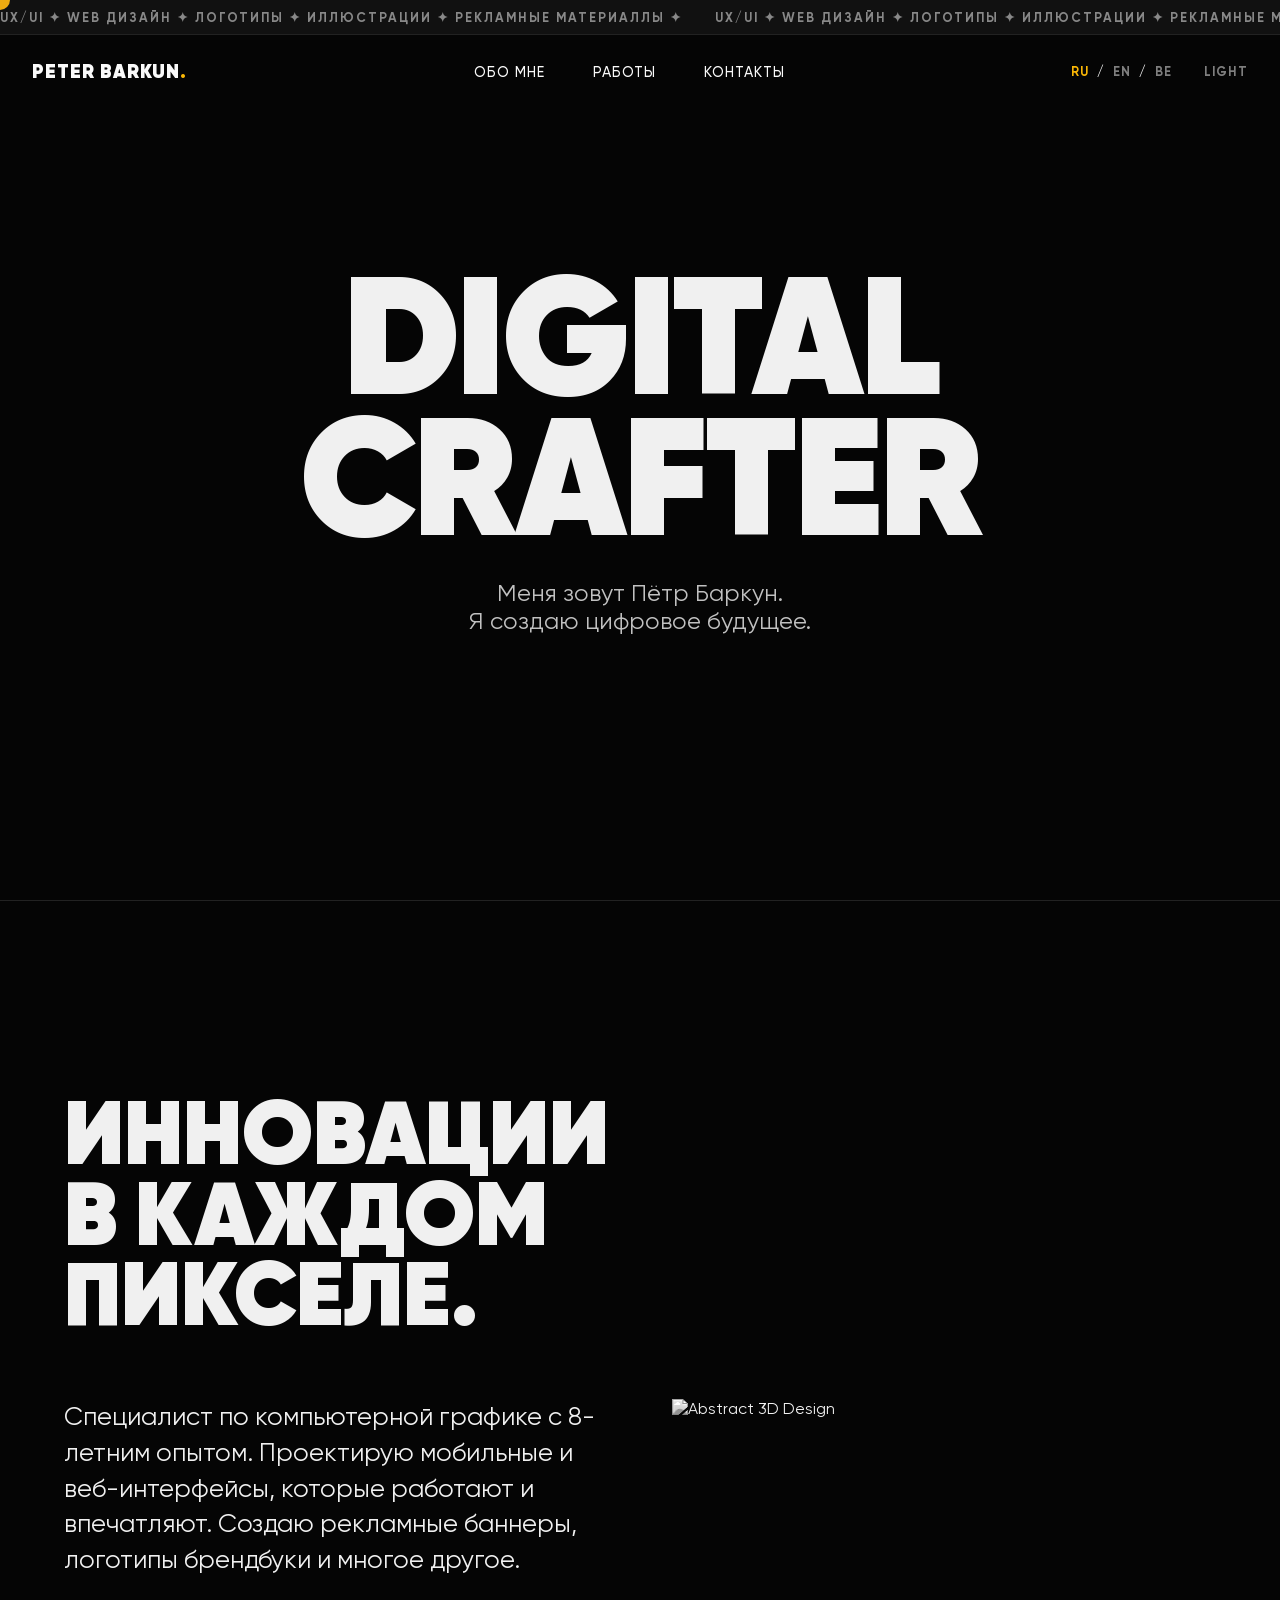
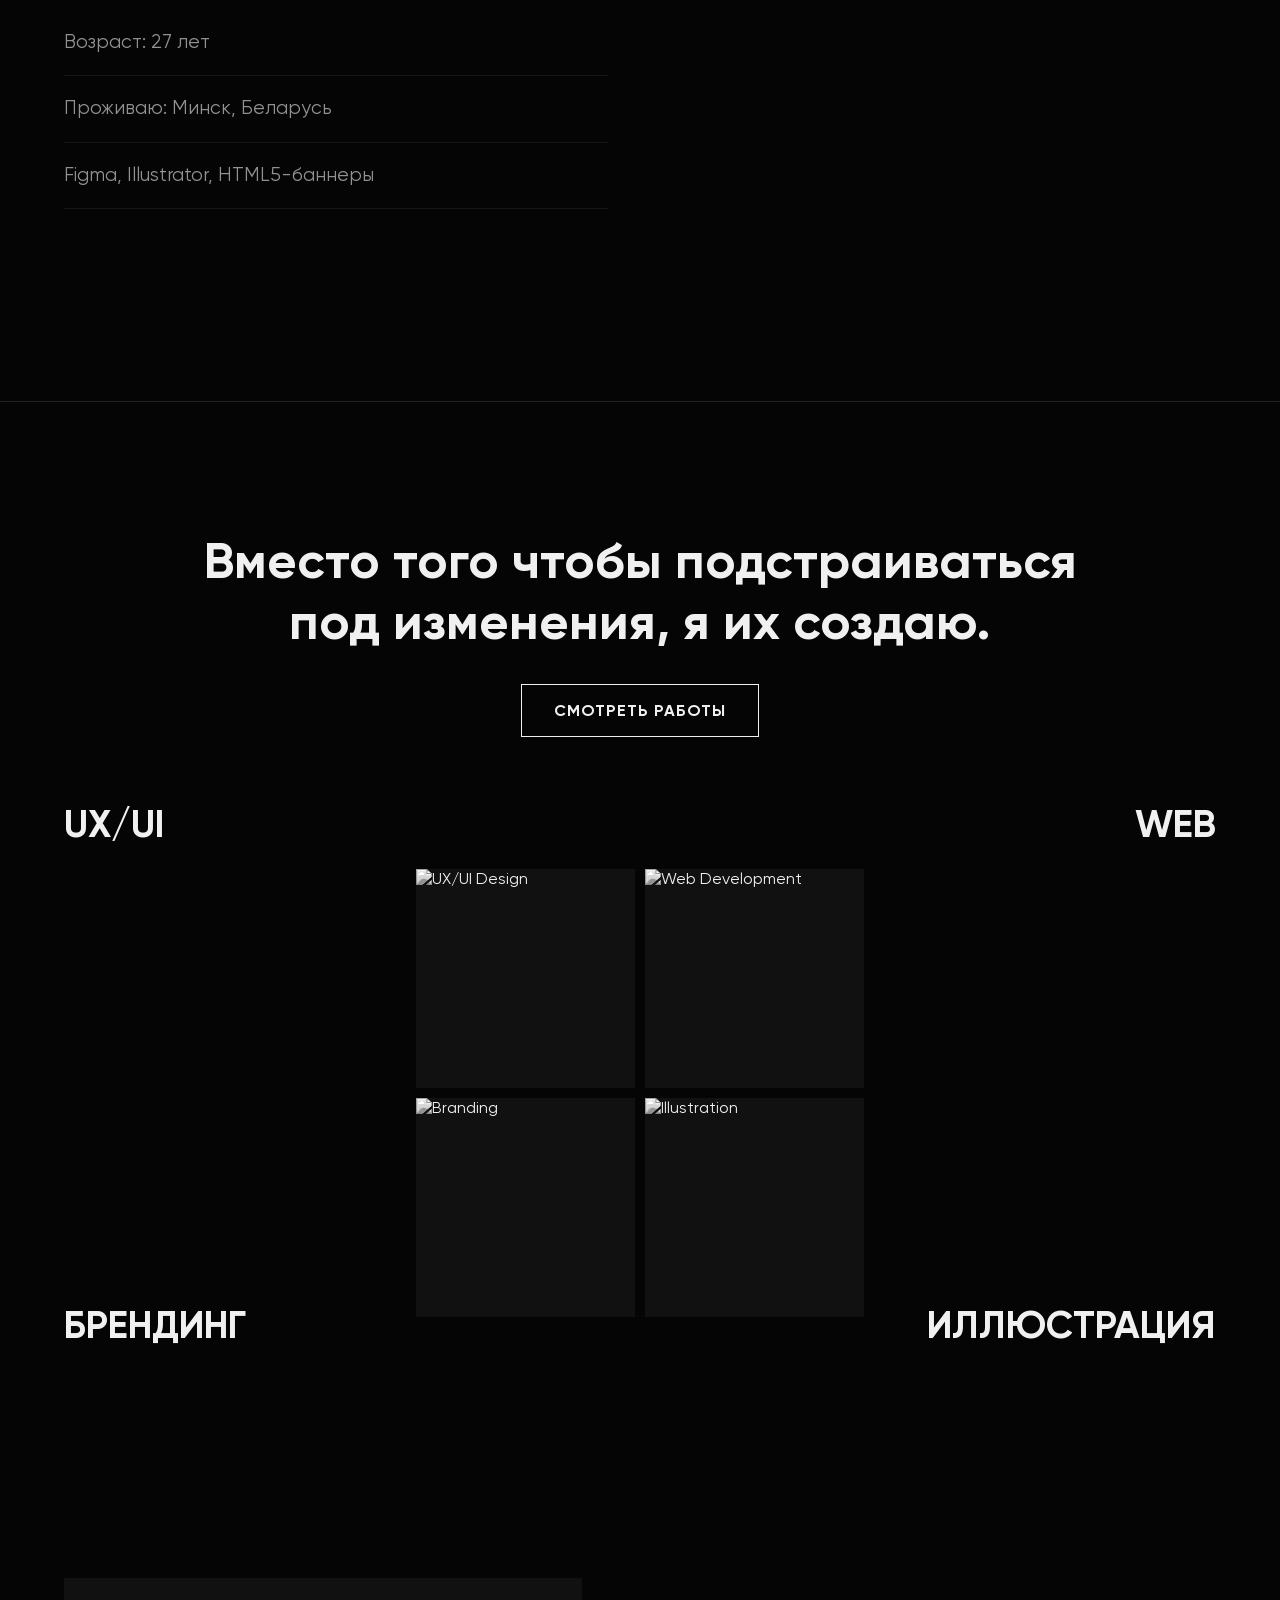
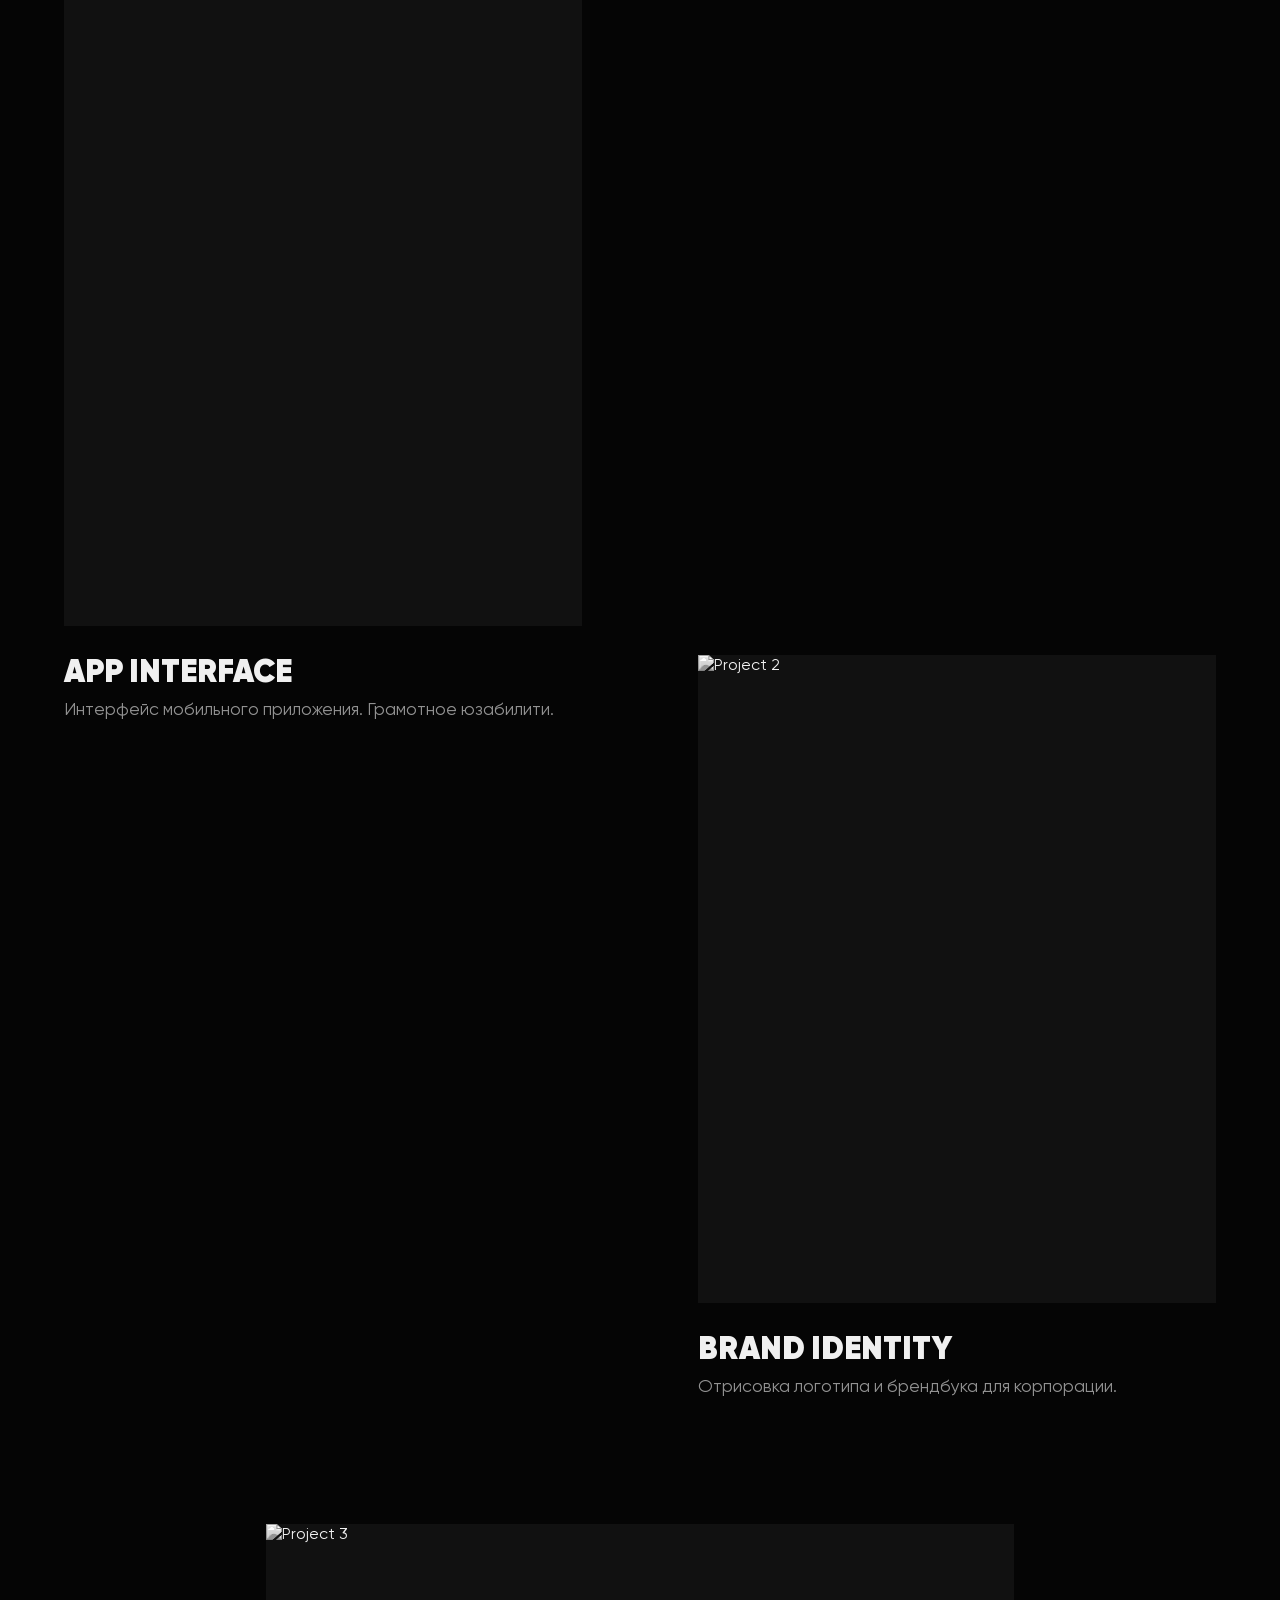
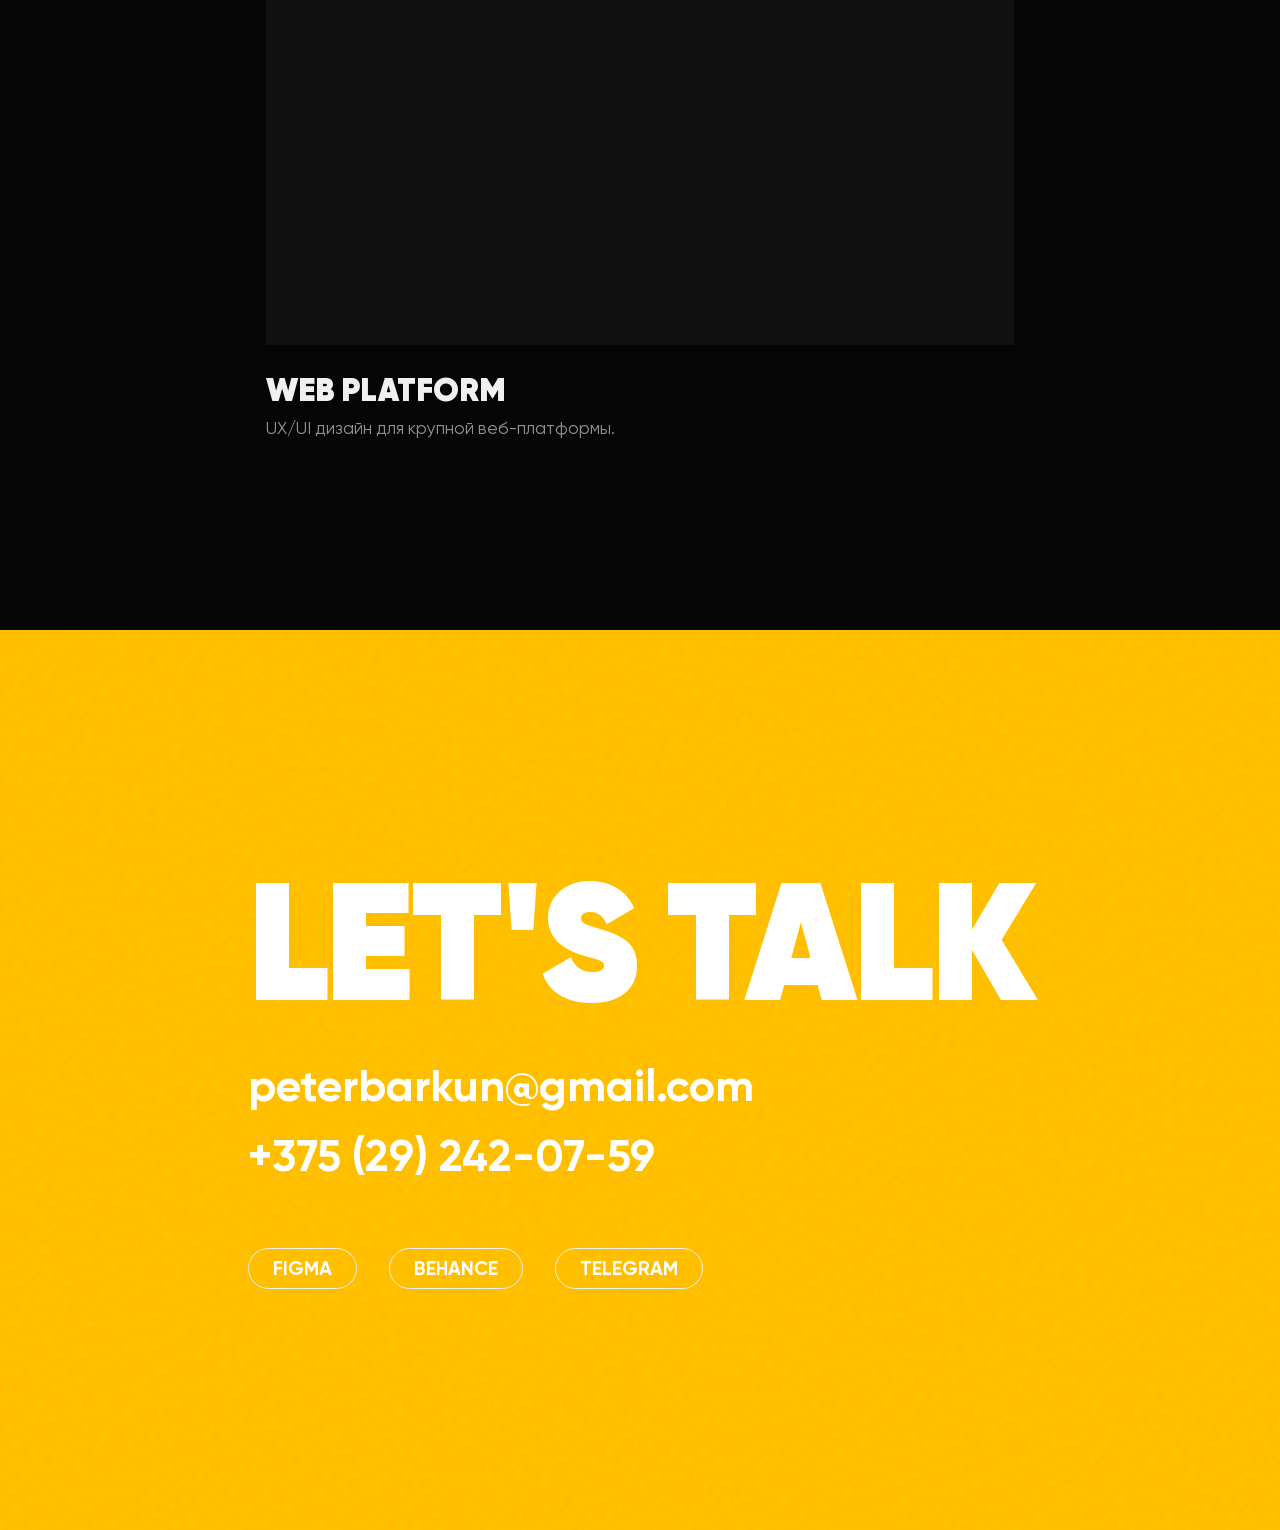
==== commit 74014561: "feat: add line-color variable, reorganize wrapper z-index, and update hero background layer styling" ====
--- a/index.html
+++ b/index.html
@@ -50,15 +50,6 @@
         <div id="smooth-content">
             <!-- Hero Section -->
             <section id="hero" class="hero-section">
-                <!-- Placeholder Video Background -->
-                <div class="hero-bg" data-speed="0.5">
-                    <video autoplay loop muted playsinline>
-                        <source src="https://cdn.pixabay.com/video/2022/01/18/104351-665561136_tiny.mp4"
-                            type="video/mp4">
-                    </video>
-                    <div class="overlay"></div>
-                </div>
-
                 <div class="hero-content">
                     <h1 class="huge-title" data-speed="0.8" data-i18n="hero-title">DIGITAL<br>CRAFTER</h1>
                     <div class="hero-sub" data-speed="1.2">
@@ -72,19 +63,9 @@
             <section id="about" class="text-section">
                 <div class="container">
                     <div class="about-title-wrapper" data-speed="0.9">
-                        <!-- Default layer -->
                         <h2 class="brutal-title" data-i18n="about-title">ИННОВАЦИИ<br>В КАЖДОМ<br>ПИКСЕЛЕ.</h2>
-                        
-                        <!-- Masked reveal layer -->
-                        <div class="about-title-mask">
-                            <div class="about-mask-bg">
-                                <!-- Placeholder profile photo for the user to replace -->
-                                <img src="https://images.unsplash.com/photo-1507003211169-0a1dd7228f2d?q=80&w=1000&auto=format&fit=crop" alt="Peter Barkun Placeholder">
-                            </div>
-                            <h2 class="brutal-title filled" data-i18n="about-title">ИННОВАЦИИ<br>В КАЖДОМ<br>ПИКСЕЛЕ.</h2>
-                        </div>
-                    </div>
-                    
+                    </div>
+
                     <div class="about-grid">
                         <div class="about-text" data-speed="1.1">
                             <p data-i18n="about-desc">Специалист по компьютерной графике с 8-летним опытом. Проектирую
--- a/style.css
+++ b/style.css
@@ -47,13 +47,15 @@
     --accent: #FFBC00;
     --border-color: #222;
     --cursor-color: #fff;
-}
-
-body.theme-light {
-    --bg-color: #f0f0f0;
+    --line-color: rgba(255, 255, 255, 0.08);
+}
+
+.theme-light {
+    --bg-color: #fafafa;
     --text-primary: #050505;
     --border-color: #ccc;
     --cursor-color: #000;
+    --line-color: rgba(0, 0, 0, 0.08);
 }
 
 * {
@@ -231,6 +233,11 @@
     padding: 0 5%;
 }
 
+#smooth-wrapper {
+    position: relative;
+    z-index: 1;
+}
+
 /* Hero Section */
 .hero-section {
     height: 100vh;
@@ -307,9 +314,9 @@
     left: 0;
     width: 100vw;
     height: 100vh;
-    z-index: -2;
+    z-index: 0;
     pointer-events: none;
-    opacity: 0.15;
+    opacity: 1;
 }
 
 .about-img img {
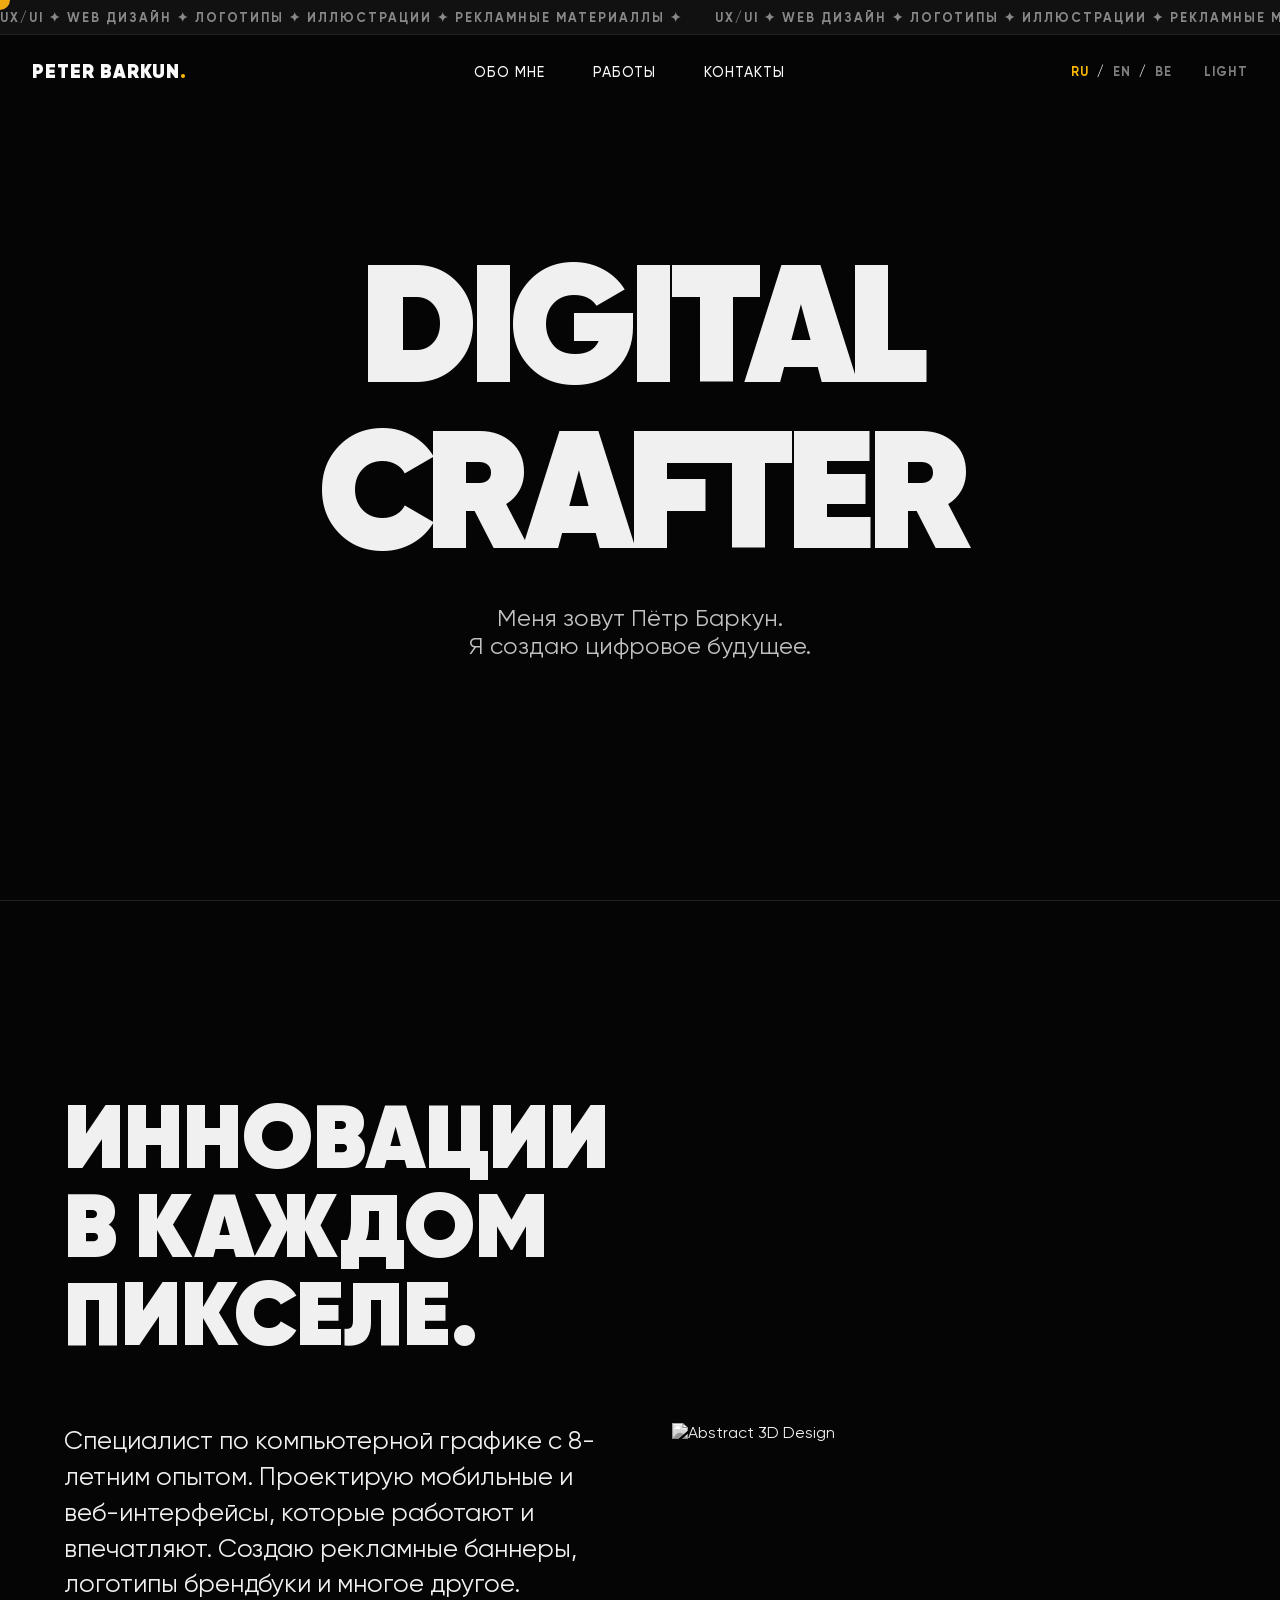
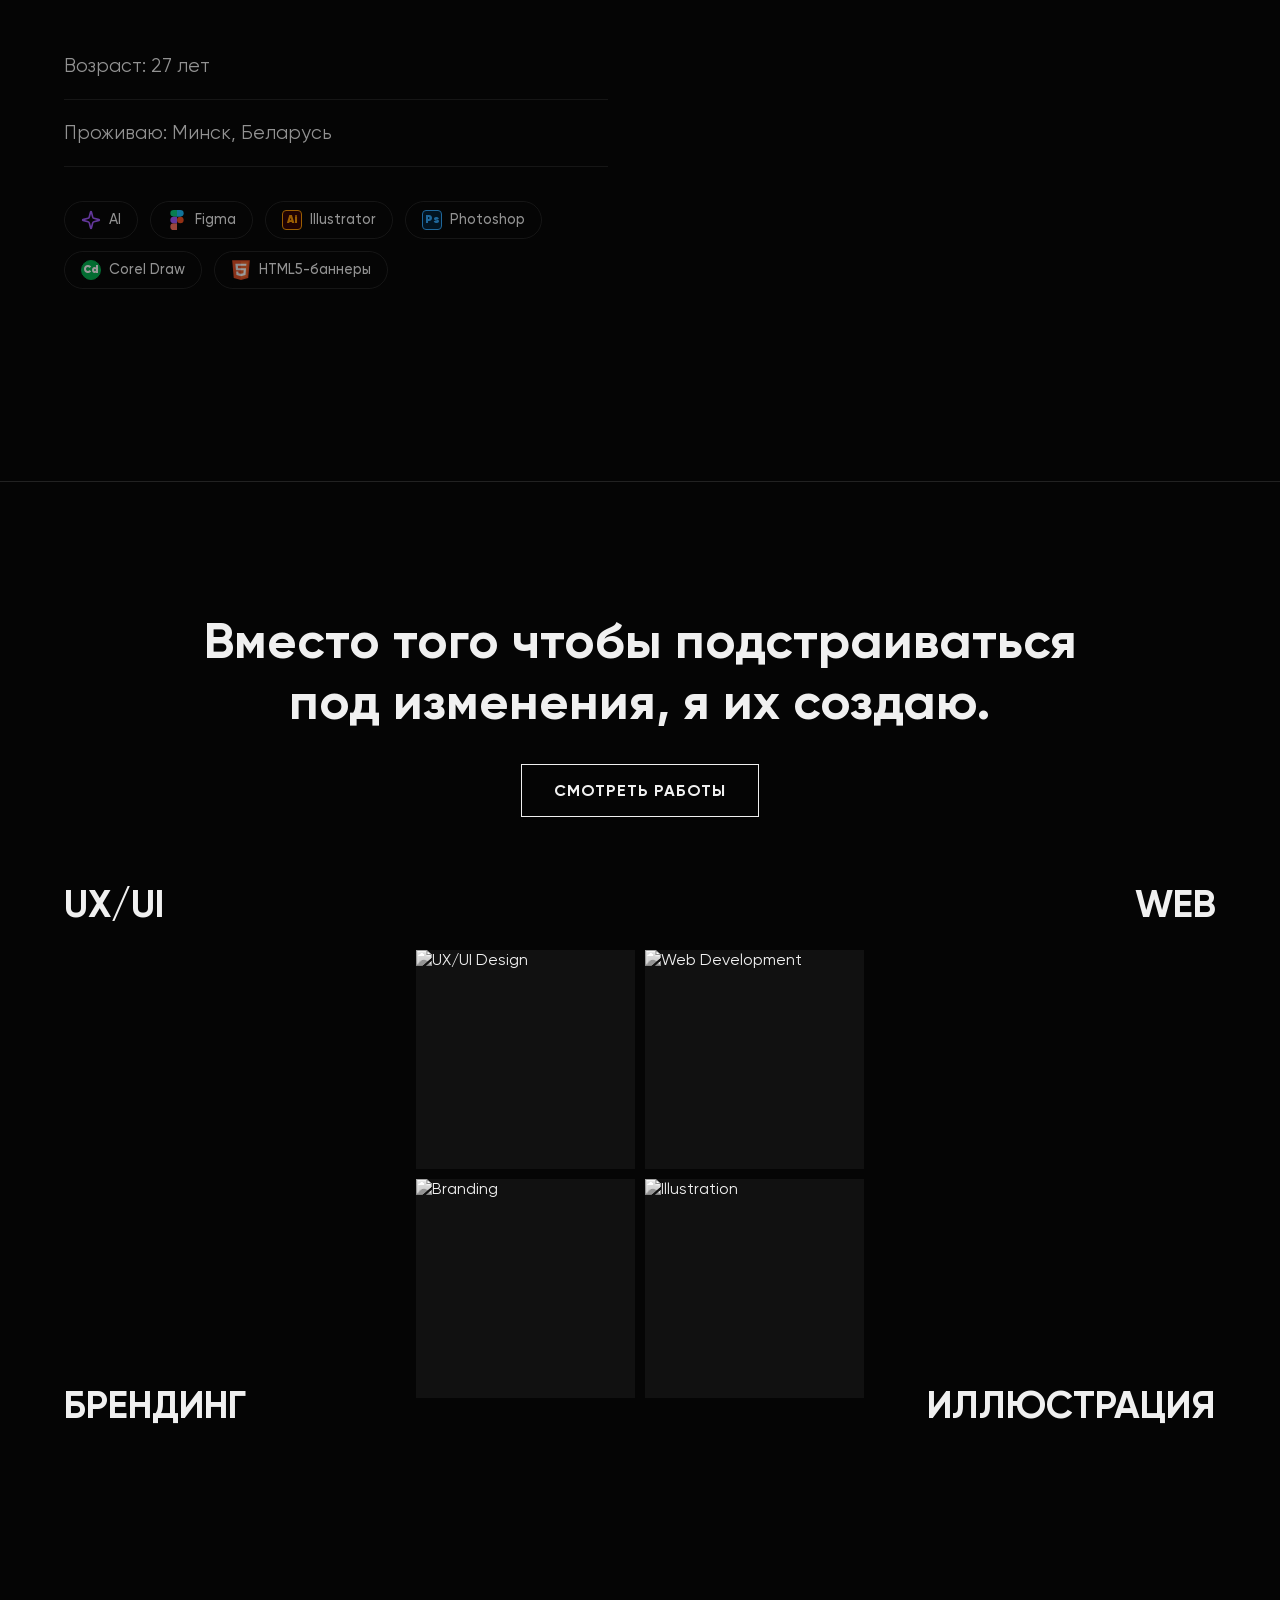
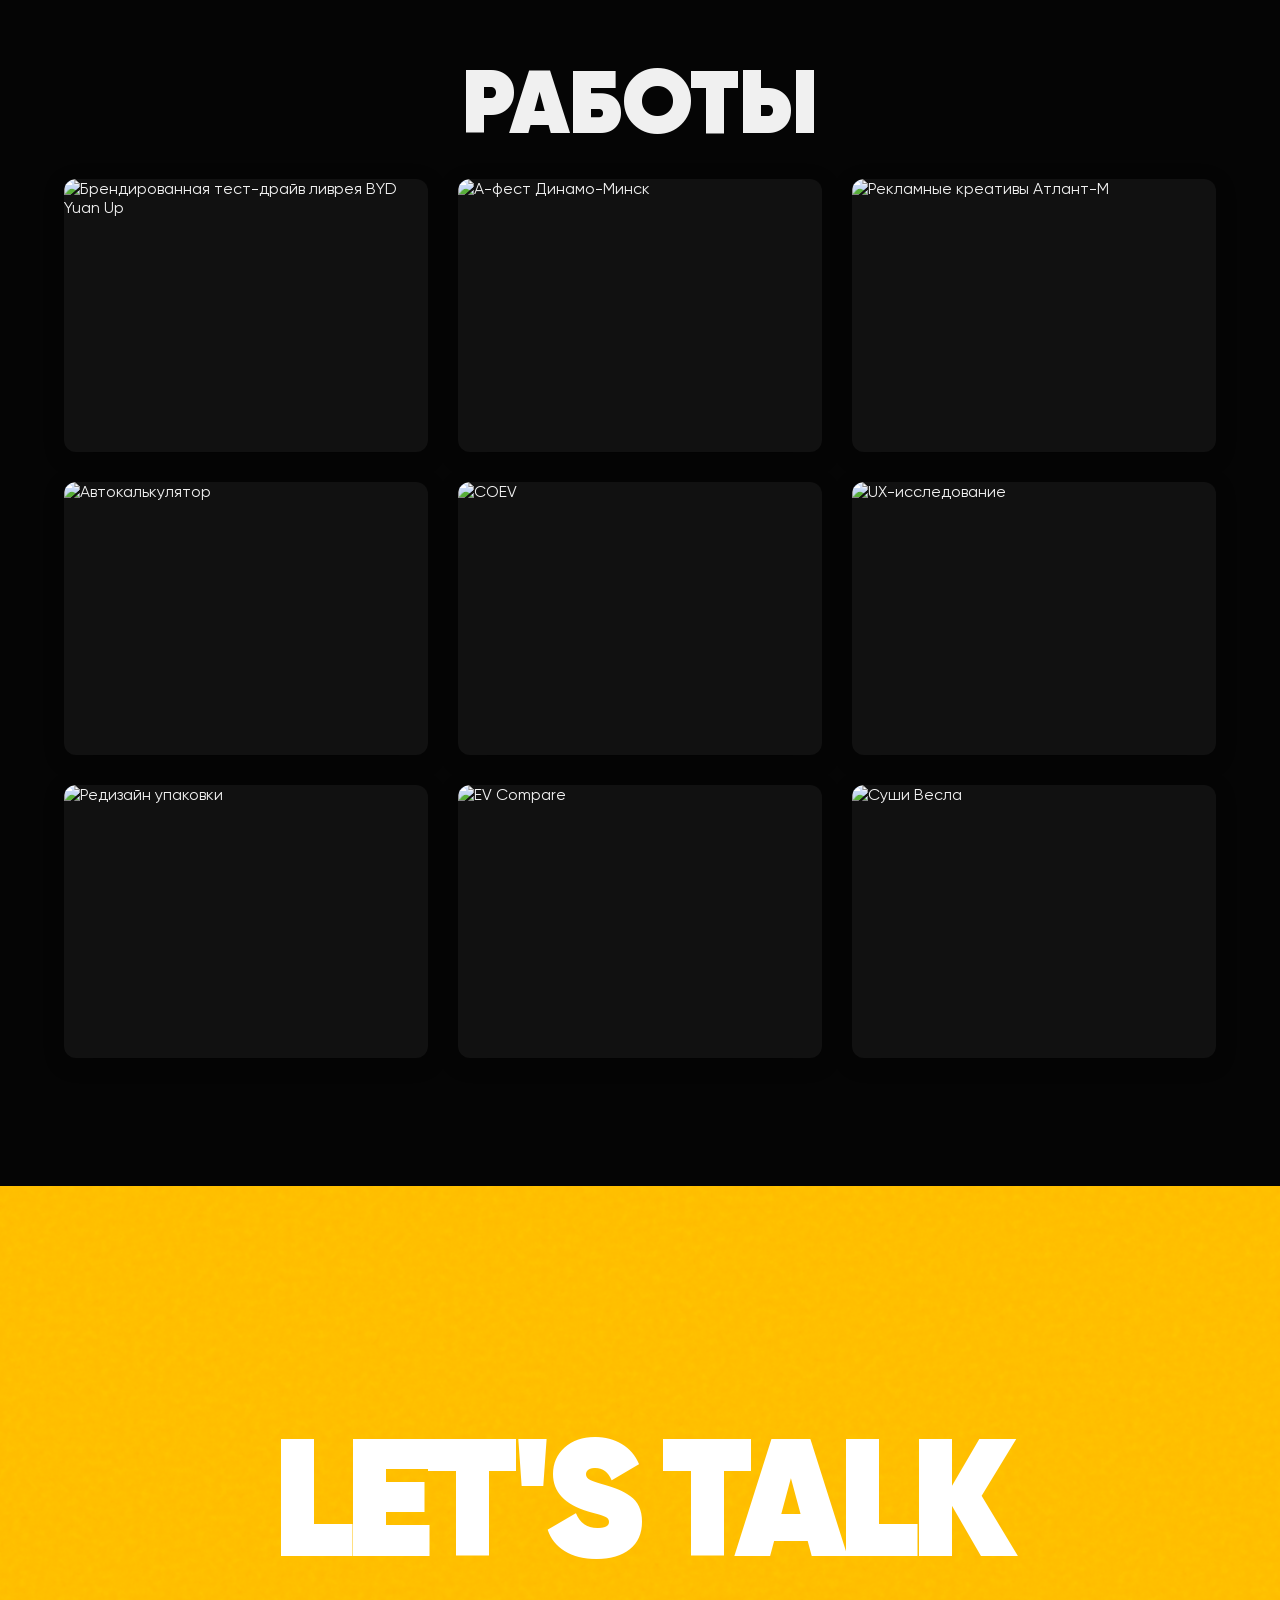
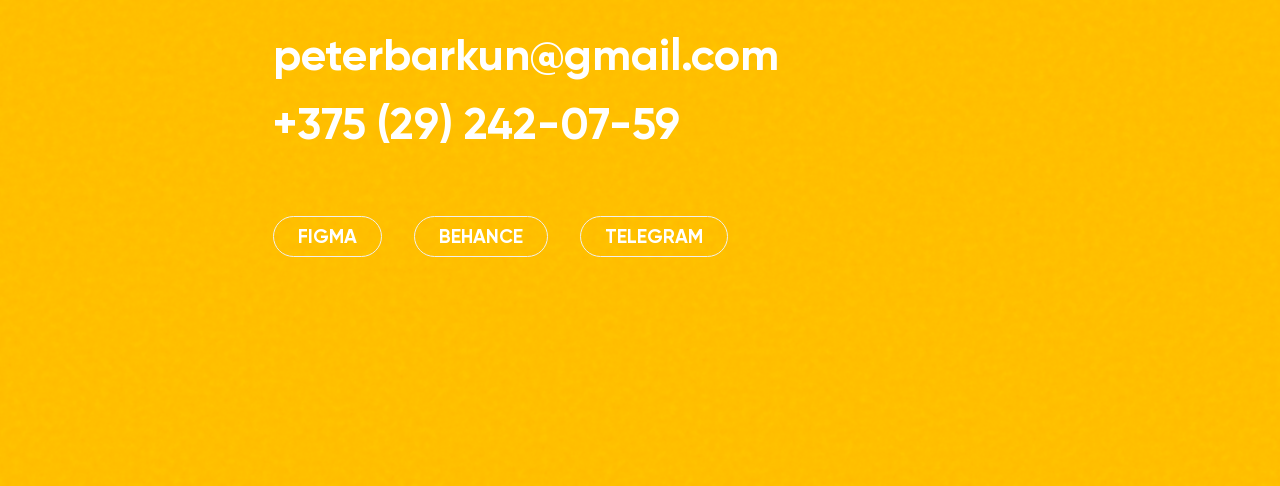
==== commit bfb6cadd: "feat: add interactive tool chips and reorganize expertise layout with updated typography styles" ====
--- a/index.html
+++ b/index.html
@@ -74,7 +74,47 @@
                             <ul class="brutal-list">
                                 <li data-i18n="about-li1">Возраст: 27 лет</li>
                                 <li data-i18n="about-li2">Проживаю: Минск, Беларусь</li>
-                                <li data-i18n="about-li3">Figma, Illustrator, HTML5-баннеры</li>
+                                <li style="border-bottom: none; padding-bottom: 0; padding-top: 1.5rem;">
+                                    <div class="tools-chips">
+                                        <div class="tool-chip">
+                                            <svg class="tool-icon" viewBox="0 0 24 24" fill="none" stroke="#A259FF" stroke-width="2" stroke-linecap="round" stroke-linejoin="round">
+                                                <path d="M9.937 15.5A2 2 0 0 0 8.5 14.063l-6.135-1.582a.5.5 0 0 1 0-.962L8.5 9.936A2 2 0 0 0 9.937 8.5l1.582-6.135a.5.5 0 0 1 .963 0L14.063 8.5A2 2 0 0 0 15.5 9.937l6.135 1.581a.5.5 0 0 1 0 .964L15.5 14.063a2 2 0 0 0-1.437 1.437l-1.582 6.135a.5.5 0 0 1-.963 0z"></path>
+                                            </svg>
+                                            <span>AI</span>
+                                        </div>
+                                        <div class="tool-chip">
+                                            <svg class="tool-icon figma-icon" xmlns="http://www.w3.org/2000/svg" viewBox="0 0 38 57">
+                                                <path fill="#f24e1e" d="M19 28.5a9.5 9.5 0 1 1 19 0 9.5 9.5 0 0 1-19 0z"/>
+                                                <path fill="#ff7262" d="M0 47.5a9.5 9.5 0 0 1 9.5-9.5H19v19H9.5A9.5 9.5 0 0 1 0 47.5z"/>
+                                                <path fill="#1abcfe" d="M19 0v19h9.5a9.5 9.5 0 1 0 0-19H19z"/>
+                                                <path fill="#0acf83" d="M0 9.5A9.5 9.5 0 0 0 9.5 19H19V0H9.5A9.5 9.5 0 0 0 0 9.5z"/>
+                                                <path fill="#a259ff" d="M0 28.5A9.5 9.5 0 0 0 9.5 38H19V19H9.5A9.5 9.5 0 0 0 0 28.5z"/>
+                                            </svg>
+                                            <span>Figma</span>
+                                        </div>
+                                        <div class="tool-chip">
+                                            <div class="tool-icon ai-logo">Ai</div>
+                                            <span>Illustrator</span>
+                                        </div>
+                                        <div class="tool-chip">
+                                            <div class="tool-icon ps-logo">Ps</div>
+                                            <span>Photoshop</span>
+                                        </div>
+                                        <div class="tool-chip">
+                                            <div class="tool-icon corel-logo">Cd</div>
+                                            <span>Corel Draw</span>
+                                        </div>
+                                        <div class="tool-chip">
+                                            <svg class="tool-icon html-icon" viewBox="0 0 512 512" xmlns="http://www.w3.org/2000/svg">
+                                                <path fill="#e34f26" d="M71,460 L30,4 L482,4 L441,460 L256,512 Z"/>
+                                                <path fill="#ef652a" d="M256,472 L405,431 L440,37 L256,37 Z"/>
+                                                <path fill="#ebebeb" d="M256,208 L181,208 L176,150 L256,150 L256,94 L112,94 L127,264 L256,264 Z M256,355 L255,355 L192,338 L188,293 L132,293 L139,382 L255,414 L256,414 Z"/>
+                                                <path fill="#ffffff" d="M255,208 L255,264 L325,264 L318,338 L255,355 L255,414 L371,382 L385,208 Z M255,94 L255,150 L390,150 L395,94 Z"/>
+                                            </svg>
+                                            <span data-i18n="tool-banners">HTML5-баннеры</span>
+                                        </div>
+                                    </div>
+                                </li>
                             </ul>
                         </div>
                         <div class="about-img" data-speed="0.7">
@@ -142,35 +182,89 @@
             <!-- Projects Section -->
             <section id="projects" class="projects-section">
                 <div class="container">
-                    <div class="project-item left" data-speed="0.8">
-                        <div class="project-media">
-                            <video autoplay loop muted playsinline>
-                                <source src="https://cdn.pixabay.com/video/2020/05/26/40149-425114533_tiny.mp4"
-                                    type="video/mp4">
-                            </video>
-                        </div>
-                        <h3 class="project-title" data-i18n="proj1-title">APP INTERFACE</h3>
-                        <p class="project-desc" data-i18n="proj1-desc">Интерфейс мобильного приложения. Грамотное
-                            юзабилити.</p>
-                    </div>
-
-                    <div class="project-item right mt-huge" data-speed="1.25">
-                        <div class="project-media">
-                            <img src="https://images.unsplash.com/photo-1550745165-9bc0b252726f?q=80&w=1000&auto=format&fit=crop"
-                                alt="Project 2">
-                        </div>
-                        <h3 class="project-title" data-i18n="proj2-title">BRAND IDENTITY</h3>
-                        <p class="project-desc" data-i18n="proj2-desc">Отрисовка логотипа и брендбука для корпорации.
-                        </p>
-                    </div>
-
-                    <div class="project-item center mt-large" data-speed="0.9">
-                        <div class="project-media">
-                            <img src="https://images.unsplash.com/photo-1614729939124-032f0b56c9ce?q=80&w=1000&auto=format&fit=crop"
-                                alt="Project 3">
-                        </div>
-                        <h3 class="project-title" data-i18n="proj3-title">WEB PLATFORM</h3>
-                        <p class="project-desc" data-i18n="proj3-desc">UX/UI дизайн для крупной веб-платформы.</p>
+                    <h2 class="brutal-title center" style="text-align: center; margin-bottom: 2rem;" data-i18n="nav-projects">РАБОТЫ</h2>
+                    <div class="projects-grid">
+                        <div class="project-card">
+                            <a href="https://dprofile.ru/case/179743/brendirovannaia-test-draiv-livreia-byd-yuan-up" target="_blank" class="project-media">
+                                <img src="https://cdn.dprofile.ru/files/23/22375/COVER/0f9d0714-dee8-4602-9bb1-390bf8f39a66_1700059571.png" alt="Брендированная тест-драйв ливрея BYD Yuan Up">
+                                <div class="card-info">
+                                    <h3>Ливрея BYD Yuan Up</h3>
+                                    <p>Брендированная тест-драйв ливрея.</p>
+                                </div>
+                            </a>
+                        </div>
+                        <div class="project-card">
+                            <a href="https://dprofile.ru/case/179741/brendirovannaia-livreia-i-reklamnye-materialy-dlia-iventa-a-fest-na-stadione-dinamo-minsk" target="_blank" class="project-media">
+                                <img src="https://cdn.dprofile.ru/files/23/22375/COVER/d7455e2e-37b6-409b-9eb2-64a9b0b1e87e_1323548031.png" alt="А-фест Динамо-Минск">
+                                <div class="card-info">
+                                    <h3>А-фест Динамо-Минск</h3>
+                                    <p>Ливрея и рекламные материалы.</p>
+                                </div>
+                            </a>
+                        </div>
+                        <div class="project-card">
+                            <a href="https://dprofile.ru/case/156381/reklamnye-kreativy-dlia-kompanii-atlant-m" target="_blank" class="project-media">
+                                <img src="https://cdn.dprofile.ru/files/23/22375/COVER/1d40951f-f9ec-4617-9e5a-7a1bc36a837d_2054035764.png" alt="Рекламные креативы Атлант-М">
+                                <div class="card-info">
+                                    <h3>Креативы Атлант-М</h3>
+                                    <p>Рекламные креативы для компании.</p>
+                                </div>
+                            </a>
+                        </div>
+                        <div class="project-card">
+                            <a href="https://dprofile.ru/case/54869/avtokalkuliator" target="_blank" class="project-media">
+                                <img src="https://cdn.dprofile.ru/public/22375/54869/13f6bfc06df9d1151657e7a1f98f3b3b67fb766a.png" alt="Автокалькулятор">
+                                <div class="card-info">
+                                    <h3>Автокалькулятор</h3>
+                                    <p>Дизайн интерфейса.</p>
+                                </div>
+                            </a>
+                        </div>
+                        <div class="project-card">
+                            <a href="https://dprofile.ru/case/54867/coev-logotip-i-prezentaciia-dlia-startapa" target="_blank" class="project-media">
+                                <img src="https://cdn.dprofile.ru/public/22375/54867/616cbc367951fdc27ac4a95a5e8db6b2cf42b1c9.png" alt="COEV">
+                                <div class="card-info">
+                                    <h3>COEV</h3>
+                                    <p>Логотип и презентация стартапа.</p>
+                                </div>
+                            </a>
+                        </div>
+                        <div class="project-card">
+                            <a href="https://dprofile.ru/case/38127/tematiceskoe-ux-issledovanie-bronirovanie-tovara" target="_blank" class="project-media">
+                                <img src="https://cdn.dprofile.ru/public/22375/38127/304419ddab4beb42b5ecb0de0f65ca78cd3b0560.png" alt="UX-исследование">
+                                <div class="card-info">
+                                    <h3>UX-исследование</h3>
+                                    <p>Бронирование товара.</p>
+                                </div>
+                            </a>
+                        </div>
+                        <div class="project-card">
+                            <a href="https://dprofile.ru/case/38339/redizain-upakovki-kultovyx-sovetskix-produktov" target="_blank" class="project-media">
+                                <img src="https://cdn.dprofile.ru/public/22375/38339/d049cee5324c05fd63a8a7666e9e37770924f286.png" alt="Редизайн упаковки">
+                                <div class="card-info">
+                                    <h3>Редизайн упаковки</h3>
+                                    <p>Культовые советские продукты.</p>
+                                </div>
+                            </a>
+                        </div>
+                        <div class="project-card">
+                            <a href="https://dprofile.ru/case/38336/servis-ev-compare" target="_blank" class="project-media">
+                                <img src="https://cdn.dprofile.ru/public/22375/38336/d6517efe1f91a492d6bf4bb705a326f2304bfa22.png" alt="EV Compare">
+                                <div class="card-info">
+                                    <h3>EV Compare</h3>
+                                    <p>Дизайн сервиса EV Compare.</p>
+                                </div>
+                            </a>
+                        </div>
+                        <div class="project-card">
+                            <a href="https://dprofile.ru/case/38144/susi-vesla-redizain" target="_blank" class="project-media">
+                                <img src="https://cdn.dprofile.ru/public/22375/38144/338992e93a30d888fb398be4354a3ed4e92268c6.png" alt="Суши Весла">
+                                <div class="card-info">
+                                    <h3>Суши Весла</h3>
+                                    <p>Редизайн сервиса доставки.</p>
+                                </div>
+                            </a>
+                        </div>
                     </div>
                 </div>
             </section>
--- a/style.css
+++ b/style.css
@@ -2,39 +2,43 @@
 @font-face {
     font-family: 'Gilroy';
     src: url('fonts/Gilroy-Light.woff2') format('woff2'),
-         url('fonts/Gilroy-Light.ttf') format('truetype');
+        url('fonts/Gilroy-Light.ttf') format('truetype');
     font-weight: 300;
     font-style: normal;
     font-display: swap;
 }
+
 @font-face {
     font-family: 'Gilroy';
     src: url('fonts/Gilroy-Regular.woff2') format('woff2'),
-         url('fonts/Gilroy-Regular.ttf') format('truetype');
+        url('fonts/Gilroy-Regular.ttf') format('truetype');
     font-weight: 400;
     font-style: normal;
     font-display: swap;
 }
+
 @font-face {
     font-family: 'Gilroy';
     src: url('fonts/Gilroy-Medium.woff2') format('woff2'),
-         url('fonts/Gilroy-Medium.ttf') format('truetype');
+        url('fonts/Gilroy-Medium.ttf') format('truetype');
     font-weight: 500;
     font-style: normal;
     font-display: swap;
 }
+
 @font-face {
     font-family: 'Gilroy';
     src: url('fonts/Gilroy-Bold.woff2') format('woff2'),
-         url('fonts/Gilroy-Bold.ttf') format('truetype');
+        url('fonts/Gilroy-Bold.ttf') format('truetype');
     font-weight: 700;
     font-style: normal;
     font-display: swap;
 }
+
 @font-face {
     font-family: 'Gilroy';
     src: url('fonts/Gilroy-Heavy.woff2') format('woff2'),
-         url('fonts/Gilroy-Heavy.ttf') format('truetype');
+        url('fonts/Gilroy-Heavy.ttf') format('truetype');
     font-weight: 900;
     font-style: normal;
     font-display: swap;
@@ -64,7 +68,8 @@
     box-sizing: border-box;
 }
 
-html, body {
+html,
+body {
     background-color: var(--bg-color);
     color: var(--text-primary);
     font-family: var(--font-main);
@@ -93,6 +98,7 @@
     transition: transform 0.1s ease;
     transform: translate(-50%, -50%);
 }
+
 .cursor.hover {
     transform: translate(-50%, -50%) scale(3);
     background-color: var(--cursor-color);
@@ -116,17 +122,25 @@
     letter-spacing: 2px;
     border-bottom: 1px solid var(--border-color);
 }
+
 .marquee-content {
     display: flex;
     white-space: nowrap;
 }
+
 .marquee-content span {
     padding-right: 2rem;
     animation: scroll-marquee 25s linear infinite;
 }
+
 @keyframes scroll-marquee {
-    0% { transform: translateX(0); }
-    100% { transform: translateX(-100%); }
+    0% {
+        transform: translateX(0);
+    }
+
+    100% {
+        transform: translateX(-100%);
+    }
 }
 
 /* Header */
@@ -141,29 +155,35 @@
     color: #fff;
     transition: background-color 0.3s ease, color 0.3s ease, padding 0.3s ease;
 }
+
 .brutal-header.scrolled {
     mix-blend-mode: normal;
     background-color: var(--bg-color);
     color: var(--text-color);
 }
+
 nav {
     display: flex;
     justify-content: space-between;
     align-items: center;
 }
+
 .logo {
     font-size: 1.2rem;
     font-weight: 900;
     letter-spacing: 1px;
 }
+
 .logo span {
     color: var(--accent);
 }
+
 .nav-links {
     display: flex;
     list-style: none;
     gap: 3rem;
 }
+
 .nav-links a {
     font-weight: 500;
     font-size: 0.9rem;
@@ -171,6 +191,7 @@
     letter-spacing: 1px;
     position: relative;
 }
+
 .nav-links a::after {
     content: '';
     position: absolute;
@@ -181,6 +202,7 @@
     background: currentColor;
     transition: width 0.3s ease;
 }
+
 .nav-links a:hover::after {
     width: 100%;
 }
@@ -194,18 +216,25 @@
     font-weight: 700;
     letter-spacing: 1px;
 }
-.lang-switcher, .theme-switcher {
+
+.lang-switcher,
+.theme-switcher {
     display: flex;
     gap: 0.5rem;
 }
-.lang-btn, .theme-btn {
+
+.lang-btn,
+.theme-btn {
     cursor: pointer;
     opacity: 0.5;
     transition: opacity 0.3s ease;
 }
-.lang-btn:hover, .theme-btn:hover {
+
+.lang-btn:hover,
+.theme-btn:hover {
     opacity: 0.8;
 }
+
 .lang-btn.active {
     opacity: 1;
     color: var(--accent);
@@ -215,15 +244,16 @@
 .huge-title {
     font-size: clamp(4rem, 13vw, 12rem);
     font-weight: 900;
-    line-height: 0.85;
+    line-height: 0.999;
     text-transform: uppercase;
-    letter-spacing: -0.02em;
+    letter-spacing: -0.05em;
     margin: 0;
 }
+
 .brutal-title {
     font-size: clamp(3rem, 7vw, 7rem);
     font-weight: 900;
-    line-height: 0.9;
+    line-height: 0.99;
     text-transform: uppercase;
 }
 
@@ -247,6 +277,7 @@
     justify-content: center;
     overflow: hidden;
 }
+
 .hero-bg {
     position: absolute;
     top: -10%;
@@ -256,24 +287,28 @@
     z-index: -1;
     transform-origin: center;
 }
+
 .hero-bg video {
     width: 100%;
     height: 100%;
     object-fit: cover;
     filter: grayscale(100%) contrast(1.2);
 }
+
 .hero-bg .overlay {
     position: absolute;
     top: 0;
     left: 0;
     width: 100%;
     height: 100%;
-    background: rgba(0,0,0,0.5);
-}
+    background: rgba(0, 0, 0, 0.5);
+}
+
 .hero-content {
     text-align: center;
     z-index: 1;
 }
+
 .hero-sub {
     margin-top: 2rem;
     font-size: clamp(1rem, 2vw, 1.5rem);
@@ -294,20 +329,131 @@
     gap: 4rem;
     margin-top: 4rem;
 }
+
 .about-text {
     font-size: clamp(1.2rem, 2vw, 2rem);
     line-height: 1.4;
 }
+
 .brutal-list {
     margin-top: 2rem;
     list-style: none;
-    font-size: 1.2rem;
+    font-size: clamp(1rem, 1.5vw, 1.2rem);
     opacity: 0.6;
 }
+
 .brutal-list li {
     padding: 1.2rem 0;
     border-bottom: 1px solid var(--border-color);
 }
+
+.tools-chips {
+    display: flex;
+    flex-wrap: wrap;
+    gap: 12px;
+    margin-top: 10px;
+}
+
+.tool-chip {
+    display: inline-flex;
+    align-items: center;
+    gap: 8px;
+    background: transparent;
+    border: 1px solid var(--border-color);
+    padding: 8px 16px;
+    border-radius: 50px;
+    font-size: 0.9rem;
+    font-weight: 500;
+    color: var(--text-primary);
+    transition: background 0.3s ease, transform 0.2s ease;
+}
+
+.tool-chip:hover {
+    background: var(--text-primary);
+    color: var(--bg-color);
+    transform: translateY(-2px);
+}
+
+.tool-chip:hover .tool-icon,
+.tool-chip:hover .tool-icon path {
+    stroke: var(--bg-color);
+    fill: var(--bg-color);
+}
+
+/* Specific overrides for multicolor SVGs on hover */
+.tool-chip:hover .figma-icon path,
+.tool-chip:hover .html-icon path {
+    fill: var(--bg-color) !important;
+}
+
+.tool-icon {
+    display: flex;
+    align-items: center;
+    justify-content: center;
+    width: 20px;
+    height: 20px;
+}
+
+.ai-logo {
+    background: #330000;
+    color: #FF9A00;
+    font-weight: 900;
+    font-size: 11px;
+    border-radius: 4px;
+    border: 1px solid #FF9A00;
+    display: flex;
+    align-items: center;
+    justify-content: center;
+    line-height: 1;
+    transition: all 0.3s ease;
+}
+
+.tool-chip:hover .ai-logo {
+    background: var(--bg-color);
+    color: var(--text-primary);
+    border-color: var(--bg-color);
+}
+
+.ps-logo {
+    background: #001E36;
+    color: #31A8FF;
+    font-weight: 900;
+    font-size: 11px;
+    border-radius: 4px;
+    border: 1px solid #31A8FF;
+    display: flex;
+    align-items: center;
+    justify-content: center;
+    line-height: 1;
+    transition: all 0.3s ease;
+}
+
+.tool-chip:hover .ps-logo {
+    background: var(--bg-color);
+    color: var(--text-primary);
+    border-color: var(--bg-color);
+}
+
+.corel-logo {
+    background: #00B14F;
+    color: #FFFFFF;
+    font-weight: 900;
+    font-size: 11px;
+    border-radius: 50%;
+    border: 1px solid #00B14F;
+    display: flex;
+    align-items: center;
+    justify-content: center;
+    line-height: 1;
+    transition: all 0.3s ease;
+}
+
+.tool-chip:hover .corel-logo {
+    background: var(--bg-color);
+    color: var(--text-primary);
+    border-color: var(--bg-color);
+}
+
 #bg-canvas {
     position: fixed;
     top: 0;
@@ -325,6 +471,7 @@
     filter: grayscale(100%);
     transition: filter 0.5s ease;
 }
+
 .about-img:hover img {
     filter: grayscale(0%);
 }
@@ -337,15 +484,18 @@
     min-height: 100vh;
     border-top: 1px solid var(--border-color);
 }
+
 .expertise-header {
     text-align: center;
     margin-bottom: 5vw;
 }
+
 .expertise-title {
     font-size: clamp(2rem, 4vw, 4rem);
     font-weight: 700;
     margin-bottom: 2rem;
 }
+
 .brutal-btn {
     display: inline-block;
     padding: 1rem 2rem;
@@ -355,26 +505,47 @@
     letter-spacing: 1px;
     transition: all 0.3s ease;
 }
+
 .brutal-btn:hover {
     background: var(--text-primary);
     color: var(--bg-color);
 }
+
 .expertise-container {
     position: relative;
     width: 100%;
     height: 65vh;
     margin-top: 5vw;
 }
+
 .expertise-block {
     position: absolute;
     z-index: 10;
     cursor: pointer;
     text-align: left;
 }
-.expertise-block.top-left { top: 0; left: 5%; }
-.expertise-block.top-right { top: 0; right: 5%; text-align: right; }
-.expertise-block.bottom-left { bottom: 0; left: 5%; }
-.expertise-block.bottom-right { bottom: 0; right: 5%; text-align: right; }
+
+.expertise-block.top-left {
+    top: 0;
+    left: 5%;
+}
+
+.expertise-block.top-right {
+    top: 0;
+    right: 5%;
+    text-align: right;
+}
+
+.expertise-block.bottom-left {
+    bottom: 0;
+    left: 5%;
+}
+
+.expertise-block.bottom-right {
+    bottom: 0;
+    right: 5%;
+    text-align: right;
+}
 
 .expertise-label {
     font-size: clamp(1.5rem, 3vw, 3rem);
@@ -383,6 +554,7 @@
     transition: color 0.3s ease;
     margin-bottom: 0.5rem;
 }
+
 .expertise-block:hover .expertise-label,
 .expertise-block.active .expertise-label {
     color: var(--accent);
@@ -398,6 +570,7 @@
     transition: all 0.4s cubic-bezier(0.165, 0.84, 0.44, 1);
     pointer-events: none;
 }
+
 .expertise-block:hover .expertise-desc,
 .expertise-block.active .expertise-desc {
     opacity: 1;
@@ -413,6 +586,7 @@
     aspect-ratio: 1/1;
     z-index: 5;
 }
+
 .media-grid {
     display: grid;
     grid-template-columns: 1fr 1fr;
@@ -420,21 +594,25 @@
     gap: 10px;
     width: 100%;
     height: 100%;
-    transition: grid-template-columns 0.6s cubic-bezier(0.165, 0.84, 0.44, 1), 
-                grid-template-rows 0.6s cubic-bezier(0.165, 0.84, 0.44, 1);
-}
+    transition: grid-template-columns 0.6s cubic-bezier(0.165, 0.84, 0.44, 1),
+        grid-template-rows 0.6s cubic-bezier(0.165, 0.84, 0.44, 1);
+}
+
 .media-grid.hover-1 {
     grid-template-columns: 2fr 1fr;
     grid-template-rows: 2fr 1fr;
 }
+
 .media-grid.hover-2 {
     grid-template-columns: 1fr 2fr;
     grid-template-rows: 2fr 1fr;
 }
+
 .media-grid.hover-3 {
     grid-template-columns: 2fr 1fr;
     grid-template-rows: 1fr 2fr;
 }
+
 .media-grid.hover-4 {
     grid-template-columns: 1fr 2fr;
     grid-template-rows: 1fr 2fr;
@@ -446,6 +624,7 @@
     height: 100%;
     background: #111;
 }
+
 .grid-img-wrap img {
     width: 100%;
     height: 100%;
@@ -453,6 +632,7 @@
     filter: grayscale(100%);
     transition: filter 0.5s ease, transform 0.8s ease;
 }
+
 /* Focus effect for the active image */
 .media-grid.hover-1 .grid-img-wrap:nth-child(1) img,
 .media-grid.hover-2 .grid-img-wrap:nth-child(2) img,
@@ -480,64 +660,97 @@
     transition: opacity 0.2s ease;
     white-space: nowrap;
 }
+
 .cursor-label.visible {
     opacity: 1;
 }
 
 /* Projects */
 .projects-section {
-    padding: 5vw 0 15vw;
-}
-.project-item {
+    padding: 5vw 0 10vw;
+    overflow: hidden;
+}
+
+.projects-grid {
+    display: grid;
+    grid-template-columns: repeat(3, 1fr);
+    gap: 30px;
+    margin-top: 2rem;
+}
+
+@media (max-width: 992px) {
+    .projects-grid {
+        grid-template-columns: repeat(2, 1fr);
+    }
+}
+
+@media (max-width: 576px) {
+    .projects-grid {
+        grid-template-columns: 1fr;
+    }
+}
+
+.project-card {
     position: relative;
-    width: 45%;
-    margin-bottom: 10vw;
-}
-.project-item.left {
-    margin-left: 0;
-}
-.project-item.right {
-    margin-left: auto;
-}
-.project-item.center {
-    margin: 0 auto;
-    width: 65%;
-}
-.mt-huge {
-    margin-top: -15vw;
-}
-.mt-large {
-    margin-top: 5vw;
-}
-.project-media {
+    width: 100%;
+    aspect-ratio: 4/3;
+    border-radius: 12px;
     overflow: hidden;
     background: #111;
-    aspect-ratio: 4/5;
-}
-.project-item.center .project-media {
-    aspect-ratio: 16/9;
-}
-.project-media img, .project-media video {
+    box-shadow: 0 5px 20px rgba(0, 0, 0, 0.3);
+    transition: transform 0.3s ease, box-shadow 0.3s ease;
+}
+
+.project-card:hover {
+    transform: translateY(-5px);
+    box-shadow: 0 15px 30px rgba(0, 0, 0, 0.5);
+    z-index: 2;
+}
+
+.project-card .project-media {
+    display: block;
+    width: 100%;
+    height: 100%;
+}
+
+.project-card img {
     width: 100%;
     height: 100%;
     object-fit: cover;
-    filter: grayscale(100%);
-    transition: transform 0.8s ease, filter 0.8s ease;
-}
-.project-item:hover .project-media img,
-.project-item:hover .project-media video {
+    transition: transform 0.5s ease;
+}
+
+.project-card:hover img {
     transform: scale(1.05);
-    filter: grayscale(0%);
-}
-.project-title {
-    margin-top: 1.5rem;
-    font-size: 2rem;
-    font-weight: 900;
-}
-.project-desc {
-    opacity: 0.6;
-    margin-top: 0.5rem;
+}
+
+.project-card .card-info {
+    position: absolute;
+    bottom: 0;
+    left: 0;
+    width: 100%;
+    padding: 20px;
+    background: linear-gradient(to top, rgba(0, 0, 0, 0.9) 0%, transparent 100%);
+    color: #fff;
+    opacity: 0;
+    transition: opacity 0.3s ease;
+    pointer-events: none;
+}
+
+.project-card:hover .card-info {
+    opacity: 1;
+}
+
+.project-card h3 {
     font-size: 1.1rem;
+    font-weight: 700;
+    margin-bottom: 5px;
+    line-height: 1.2;
+}
+
+.project-card p {
+    font-size: 0.85rem;
+    opacity: 0.8;
 }
 
 /* Contact */
@@ -550,6 +763,7 @@
     background: var(--accent);
     color: #fff;
 }
+
 .contact-bg {
     position: absolute;
     top: -20%;
@@ -561,16 +775,19 @@
     mix-blend-mode: overlay;
     pointer-events: none;
 }
+
 .contact-content {
     position: relative;
     z-index: 1;
 }
+
 .contact-links {
     display: flex;
     flex-direction: column;
     gap: 1rem;
     margin-top: 3rem;
 }
+
 .brutal-link {
     font-size: clamp(1.5rem, 3.5vw, 4rem);
     font-weight: 700;
@@ -579,6 +796,7 @@
     display: inline-block;
     width: fit-content;
 }
+
 .brutal-link::before {
     content: '';
     position: absolute;
@@ -591,16 +809,19 @@
     transform-origin: right;
     transition: transform 0.4s cubic-bezier(0.86, 0, 0.07, 1);
 }
+
 .brutal-link:hover::before {
     transform: scaleX(1);
     transform-origin: left;
 }
+
 .social-links {
     margin-top: 4rem;
     display: flex;
     gap: 2rem;
     flex-wrap: wrap;
 }
+
 .social-links a {
     font-weight: 700;
     text-transform: uppercase;
@@ -610,6 +831,7 @@
     border-radius: 50px;
     transition: all 0.3s ease;
 }
+
 .social-links a:hover {
     background: #fff;
     color: var(--accent);
@@ -619,17 +841,22 @@
     .about-grid {
         grid-template-columns: 1fr;
     }
+
     .project-item {
         width: 100%;
     }
-    .project-item.center, .project-item.right {
+
+    .project-item.center,
+    .project-item.right {
         margin-top: 4rem;
         width: 100%;
     }
+
     .nav-links {
         display: none;
     }
+
     .huge-title {
         font-size: 4rem;
     }
-}
+}
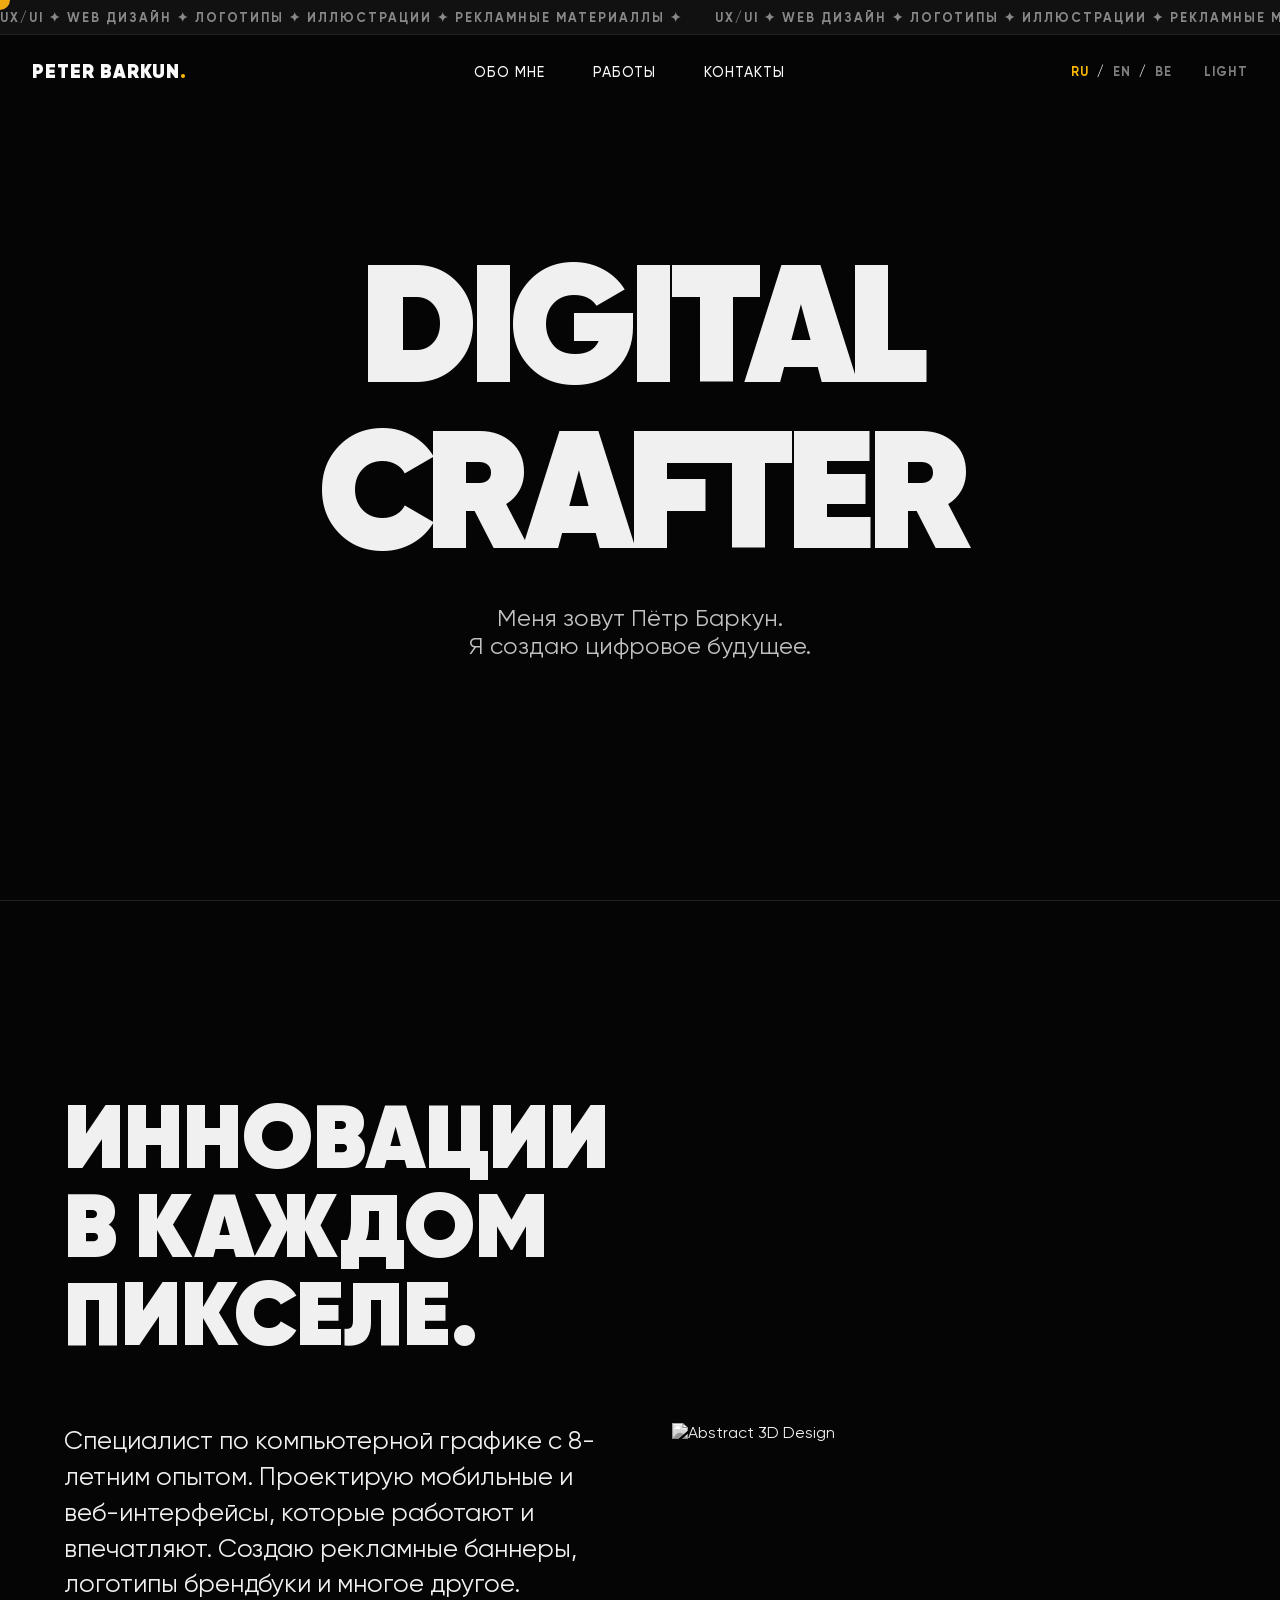
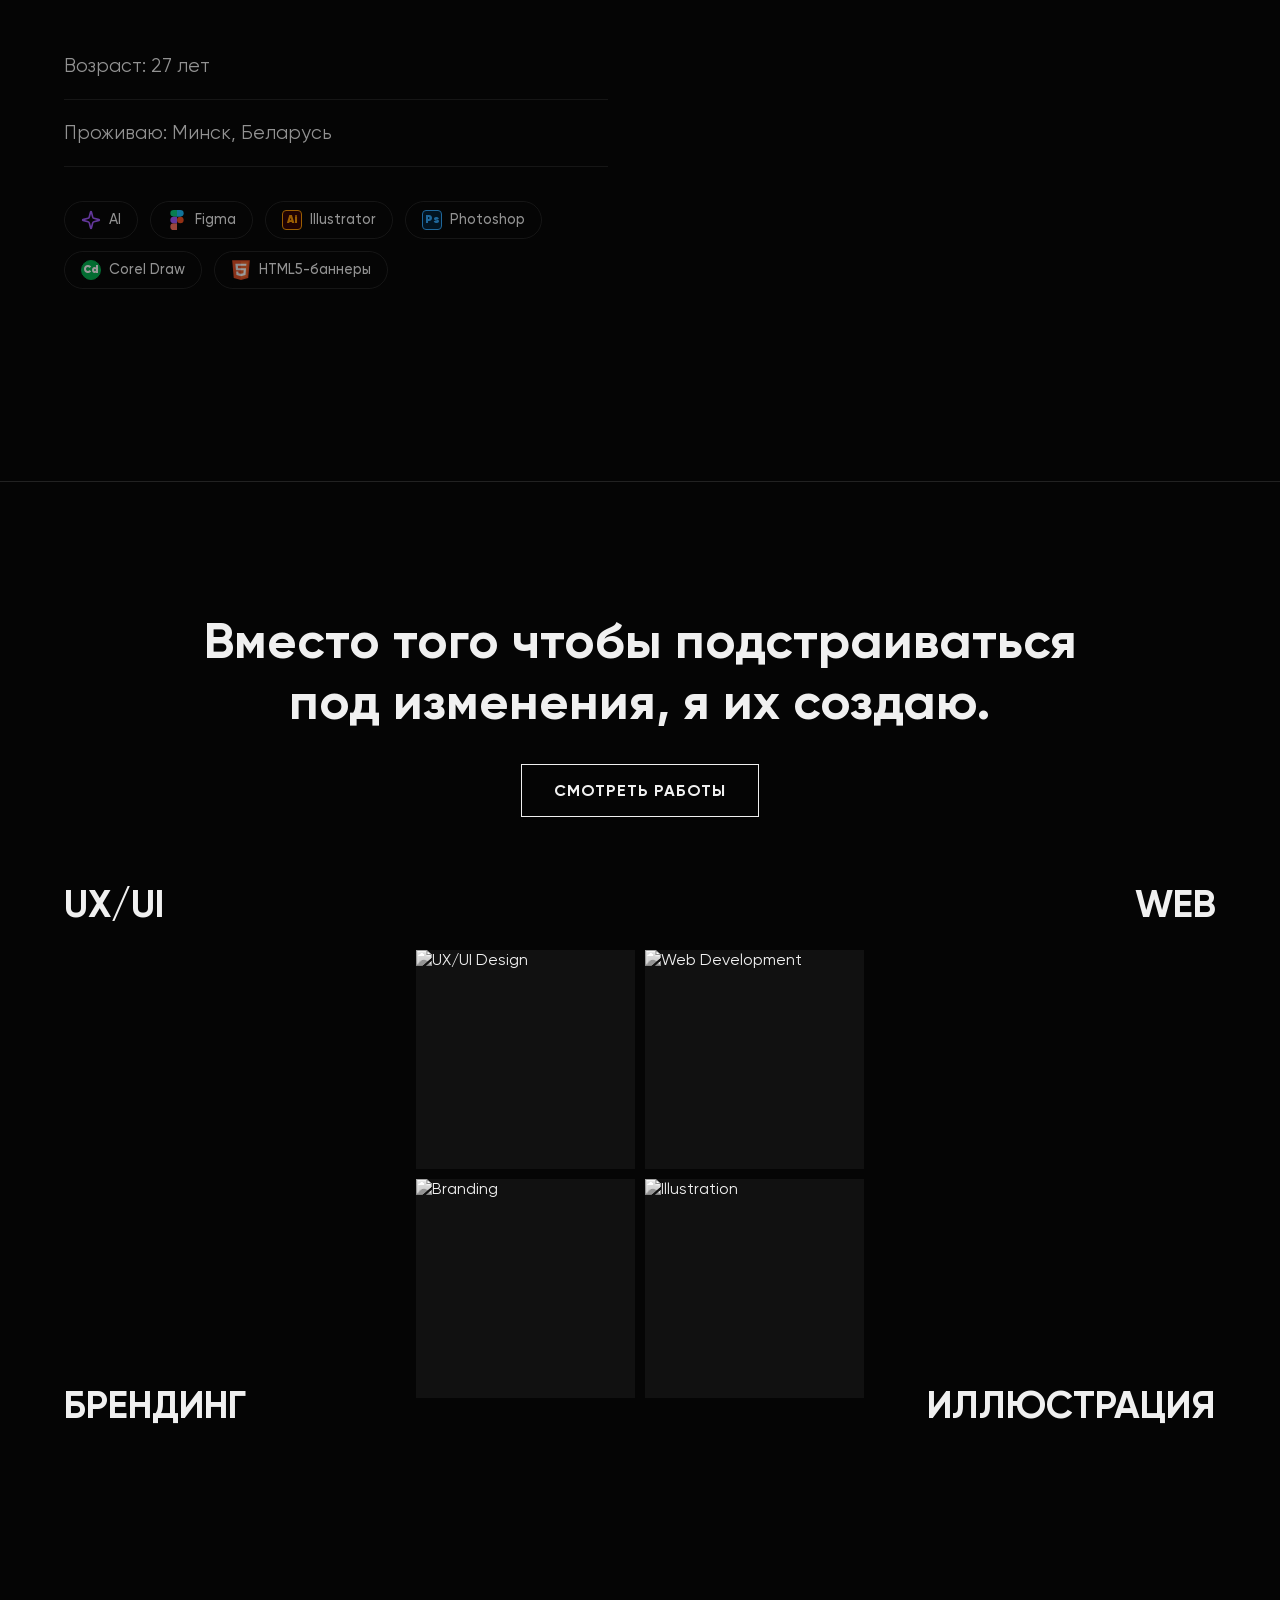
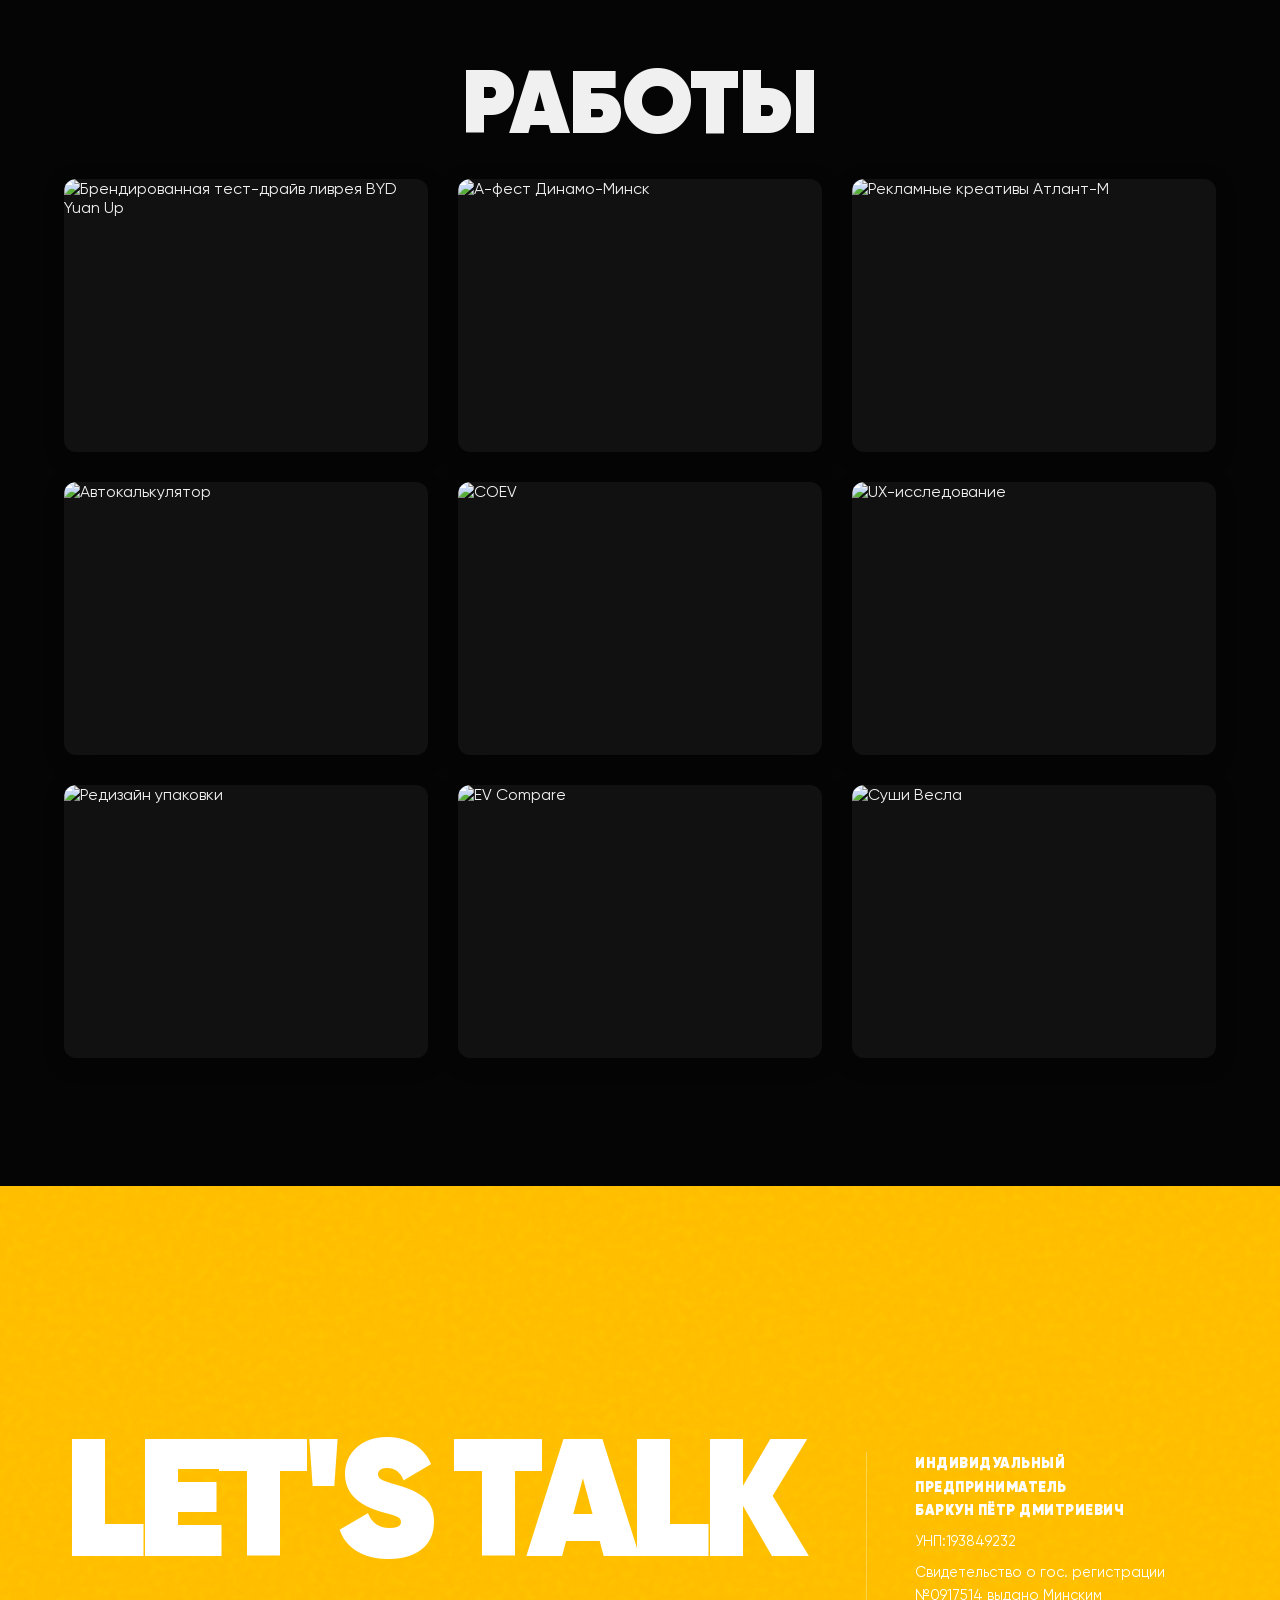
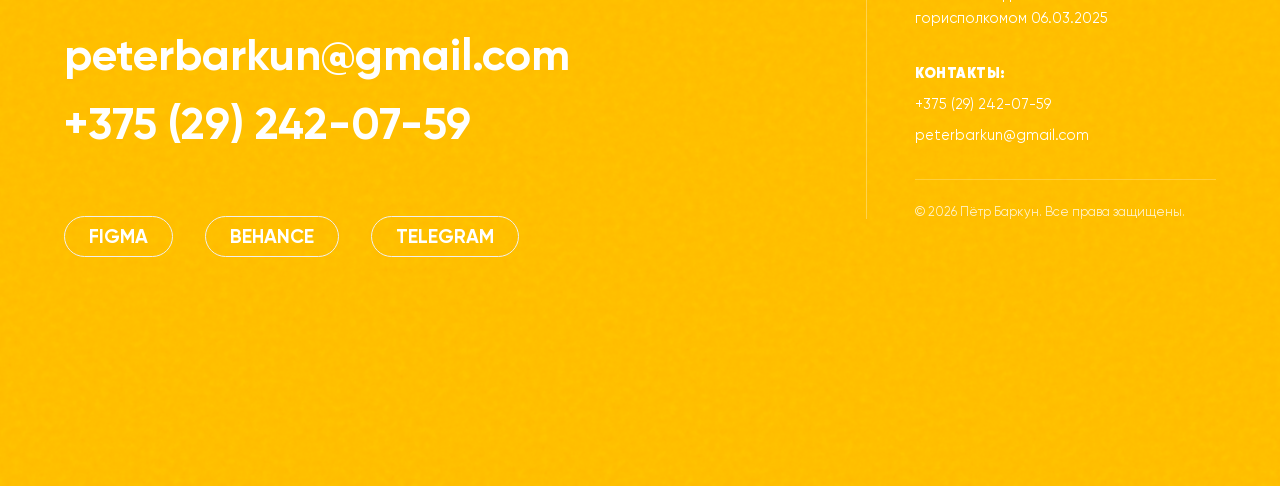
==== commit 36f44612: "feat: improve typography and responsiveness with layout updates and new legal information section" ====
--- a/index.html
+++ b/index.html
@@ -4,6 +4,8 @@
 <head>
     <meta charset="UTF-8">
     <meta name="viewport" content="width=device-width, initial-scale=1.0">
+    <meta name="color-scheme" content="dark light">
+    <meta name="theme-color" content="#050505" id="meta-theme-color">
     <title>Пётр Баркун | UX/UI Дизайнер</title>
     <meta name="description" content="Портфолио Петра Баркуна. UX/UI, веб-разработка, дизайн логотипов и брендбуков.">
     <link rel="stylesheet" href="style.css">
@@ -77,18 +79,26 @@
                                 <li style="border-bottom: none; padding-bottom: 0; padding-top: 1.5rem;">
                                     <div class="tools-chips">
                                         <div class="tool-chip">
-                                            <svg class="tool-icon" viewBox="0 0 24 24" fill="none" stroke="#A259FF" stroke-width="2" stroke-linecap="round" stroke-linejoin="round">
-                                                <path d="M9.937 15.5A2 2 0 0 0 8.5 14.063l-6.135-1.582a.5.5 0 0 1 0-.962L8.5 9.936A2 2 0 0 0 9.937 8.5l1.582-6.135a.5.5 0 0 1 .963 0L14.063 8.5A2 2 0 0 0 15.5 9.937l6.135 1.581a.5.5 0 0 1 0 .964L15.5 14.063a2 2 0 0 0-1.437 1.437l-1.582 6.135a.5.5 0 0 1-.963 0z"></path>
+                                            <svg class="tool-icon" viewBox="0 0 24 24" fill="none" stroke="#A259FF"
+                                                stroke-width="2" stroke-linecap="round" stroke-linejoin="round">
+                                                <path
+                                                    d="M9.937 15.5A2 2 0 0 0 8.5 14.063l-6.135-1.582a.5.5 0 0 1 0-.962L8.5 9.936A2 2 0 0 0 9.937 8.5l1.582-6.135a.5.5 0 0 1 .963 0L14.063 8.5A2 2 0 0 0 15.5 9.937l6.135 1.581a.5.5 0 0 1 0 .964L15.5 14.063a2 2 0 0 0-1.437 1.437l-1.582 6.135a.5.5 0 0 1-.963 0z">
+                                                </path>
                                             </svg>
                                             <span>AI</span>
                                         </div>
                                         <div class="tool-chip">
-                                            <svg class="tool-icon figma-icon" xmlns="http://www.w3.org/2000/svg" viewBox="0 0 38 57">
-                                                <path fill="#f24e1e" d="M19 28.5a9.5 9.5 0 1 1 19 0 9.5 9.5 0 0 1-19 0z"/>
-                                                <path fill="#ff7262" d="M0 47.5a9.5 9.5 0 0 1 9.5-9.5H19v19H9.5A9.5 9.5 0 0 1 0 47.5z"/>
-                                                <path fill="#1abcfe" d="M19 0v19h9.5a9.5 9.5 0 1 0 0-19H19z"/>
-                                                <path fill="#0acf83" d="M0 9.5A9.5 9.5 0 0 0 9.5 19H19V0H9.5A9.5 9.5 0 0 0 0 9.5z"/>
-                                                <path fill="#a259ff" d="M0 28.5A9.5 9.5 0 0 0 9.5 38H19V19H9.5A9.5 9.5 0 0 0 0 28.5z"/>
+                                            <svg class="tool-icon figma-icon" xmlns="http://www.w3.org/2000/svg"
+                                                viewBox="0 0 38 57">
+                                                <path fill="#f24e1e"
+                                                    d="M19 28.5a9.5 9.5 0 1 1 19 0 9.5 9.5 0 0 1-19 0z" />
+                                                <path fill="#ff7262"
+                                                    d="M0 47.5a9.5 9.5 0 0 1 9.5-9.5H19v19H9.5A9.5 9.5 0 0 1 0 47.5z" />
+                                                <path fill="#1abcfe" d="M19 0v19h9.5a9.5 9.5 0 1 0 0-19H19z" />
+                                                <path fill="#0acf83"
+                                                    d="M0 9.5A9.5 9.5 0 0 0 9.5 19H19V0H9.5A9.5 9.5 0 0 0 0 9.5z" />
+                                                <path fill="#a259ff"
+                                                    d="M0 28.5A9.5 9.5 0 0 0 9.5 38H19V19H9.5A9.5 9.5 0 0 0 0 28.5z" />
                                             </svg>
                                             <span>Figma</span>
                                         </div>
@@ -105,11 +115,14 @@
                                             <span>Corel Draw</span>
                                         </div>
                                         <div class="tool-chip">
-                                            <svg class="tool-icon html-icon" viewBox="0 0 512 512" xmlns="http://www.w3.org/2000/svg">
-                                                <path fill="#e34f26" d="M71,460 L30,4 L482,4 L441,460 L256,512 Z"/>
-                                                <path fill="#ef652a" d="M256,472 L405,431 L440,37 L256,37 Z"/>
-                                                <path fill="#ebebeb" d="M256,208 L181,208 L176,150 L256,150 L256,94 L112,94 L127,264 L256,264 Z M256,355 L255,355 L192,338 L188,293 L132,293 L139,382 L255,414 L256,414 Z"/>
-                                                <path fill="#ffffff" d="M255,208 L255,264 L325,264 L318,338 L255,355 L255,414 L371,382 L385,208 Z M255,94 L255,150 L390,150 L395,94 Z"/>
+                                            <svg class="tool-icon html-icon" viewBox="0 0 512 512"
+                                                xmlns="http://www.w3.org/2000/svg">
+                                                <path fill="#e34f26" d="M71,460 L30,4 L482,4 L441,460 L256,512 Z" />
+                                                <path fill="#ef652a" d="M256,472 L405,431 L440,37 L256,37 Z" />
+                                                <path fill="#ebebeb"
+                                                    d="M256,208 L181,208 L176,150 L256,150 L256,94 L112,94 L127,264 L256,264 Z M256,355 L255,355 L192,338 L188,293 L132,293 L139,382 L255,414 L256,414 Z" />
+                                                <path fill="#ffffff"
+                                                    d="M255,208 L255,264 L325,264 L318,338 L255,355 L255,414 L371,382 L385,208 Z M255,94 L255,150 L390,150 L395,94 Z" />
                                             </svg>
                                             <span data-i18n="tool-banners">HTML5-баннеры</span>
                                         </div>
@@ -182,11 +195,14 @@
             <!-- Projects Section -->
             <section id="projects" class="projects-section">
                 <div class="container">
-                    <h2 class="brutal-title center" style="text-align: center; margin-bottom: 2rem;" data-i18n="nav-projects">РАБОТЫ</h2>
+                    <h2 class="brutal-title center" style="text-align: center; margin-bottom: 2rem;"
+                        data-i18n="nav-projects">РАБОТЫ</h2>
                     <div class="projects-grid">
                         <div class="project-card">
-                            <a href="https://dprofile.ru/case/179743/brendirovannaia-test-draiv-livreia-byd-yuan-up" target="_blank" class="project-media">
-                                <img src="https://cdn.dprofile.ru/files/23/22375/COVER/0f9d0714-dee8-4602-9bb1-390bf8f39a66_1700059571.png" alt="Брендированная тест-драйв ливрея BYD Yuan Up">
+                            <a href="https://dprofile.ru/case/179743/brendirovannaia-test-draiv-livreia-byd-yuan-up"
+                                target="_blank" class="project-media">
+                                <img src="https://cdn.dprofile.ru/files/23/22375/COVER/0f9d0714-dee8-4602-9bb1-390bf8f39a66_1700059571.png"
+                                    alt="Брендированная тест-драйв ливрея BYD Yuan Up">
                                 <div class="card-info">
                                     <h3>Ливрея BYD Yuan Up</h3>
                                     <p>Брендированная тест-драйв ливрея.</p>
@@ -194,8 +210,10 @@
                             </a>
                         </div>
                         <div class="project-card">
-                            <a href="https://dprofile.ru/case/179741/brendirovannaia-livreia-i-reklamnye-materialy-dlia-iventa-a-fest-na-stadione-dinamo-minsk" target="_blank" class="project-media">
-                                <img src="https://cdn.dprofile.ru/files/23/22375/COVER/d7455e2e-37b6-409b-9eb2-64a9b0b1e87e_1323548031.png" alt="А-фест Динамо-Минск">
+                            <a href="https://dprofile.ru/case/179741/brendirovannaia-livreia-i-reklamnye-materialy-dlia-iventa-a-fest-na-stadione-dinamo-minsk"
+                                target="_blank" class="project-media">
+                                <img src="https://cdn.dprofile.ru/files/23/22375/COVER/d7455e2e-37b6-409b-9eb2-64a9b0b1e87e_1323548031.png"
+                                    alt="А-фест Динамо-Минск">
                                 <div class="card-info">
                                     <h3>А-фест Динамо-Минск</h3>
                                     <p>Ливрея и рекламные материалы.</p>
@@ -203,8 +221,10 @@
                             </a>
                         </div>
                         <div class="project-card">
-                            <a href="https://dprofile.ru/case/156381/reklamnye-kreativy-dlia-kompanii-atlant-m" target="_blank" class="project-media">
-                                <img src="https://cdn.dprofile.ru/files/23/22375/COVER/1d40951f-f9ec-4617-9e5a-7a1bc36a837d_2054035764.png" alt="Рекламные креативы Атлант-М">
+                            <a href="https://dprofile.ru/case/156381/reklamnye-kreativy-dlia-kompanii-atlant-m"
+                                target="_blank" class="project-media">
+                                <img src="https://cdn.dprofile.ru/files/23/22375/COVER/1d40951f-f9ec-4617-9e5a-7a1bc36a837d_2054035764.png"
+                                    alt="Рекламные креативы Атлант-М">
                                 <div class="card-info">
                                     <h3>Креативы Атлант-М</h3>
                                     <p>Рекламные креативы для компании.</p>
@@ -212,8 +232,10 @@
                             </a>
                         </div>
                         <div class="project-card">
-                            <a href="https://dprofile.ru/case/54869/avtokalkuliator" target="_blank" class="project-media">
-                                <img src="https://cdn.dprofile.ru/public/22375/54869/13f6bfc06df9d1151657e7a1f98f3b3b67fb766a.png" alt="Автокалькулятор">
+                            <a href="https://dprofile.ru/case/54869/avtokalkuliator" target="_blank"
+                                class="project-media">
+                                <img src="https://cdn.dprofile.ru/public/22375/54869/13f6bfc06df9d1151657e7a1f98f3b3b67fb766a.png"
+                                    alt="Автокалькулятор">
                                 <div class="card-info">
                                     <h3>Автокалькулятор</h3>
                                     <p>Дизайн интерфейса.</p>
@@ -221,8 +243,10 @@
                             </a>
                         </div>
                         <div class="project-card">
-                            <a href="https://dprofile.ru/case/54867/coev-logotip-i-prezentaciia-dlia-startapa" target="_blank" class="project-media">
-                                <img src="https://cdn.dprofile.ru/public/22375/54867/616cbc367951fdc27ac4a95a5e8db6b2cf42b1c9.png" alt="COEV">
+                            <a href="https://dprofile.ru/case/54867/coev-logotip-i-prezentaciia-dlia-startapa"
+                                target="_blank" class="project-media">
+                                <img src="https://cdn.dprofile.ru/public/22375/54867/616cbc367951fdc27ac4a95a5e8db6b2cf42b1c9.png"
+                                    alt="COEV">
                                 <div class="card-info">
                                     <h3>COEV</h3>
                                     <p>Логотип и презентация стартапа.</p>
@@ -230,8 +254,10 @@
                             </a>
                         </div>
                         <div class="project-card">
-                            <a href="https://dprofile.ru/case/38127/tematiceskoe-ux-issledovanie-bronirovanie-tovara" target="_blank" class="project-media">
-                                <img src="https://cdn.dprofile.ru/public/22375/38127/304419ddab4beb42b5ecb0de0f65ca78cd3b0560.png" alt="UX-исследование">
+                            <a href="https://dprofile.ru/case/38127/tematiceskoe-ux-issledovanie-bronirovanie-tovara"
+                                target="_blank" class="project-media">
+                                <img src="https://cdn.dprofile.ru/public/22375/38127/304419ddab4beb42b5ecb0de0f65ca78cd3b0560.png"
+                                    alt="UX-исследование">
                                 <div class="card-info">
                                     <h3>UX-исследование</h3>
                                     <p>Бронирование товара.</p>
@@ -239,8 +265,10 @@
                             </a>
                         </div>
                         <div class="project-card">
-                            <a href="https://dprofile.ru/case/38339/redizain-upakovki-kultovyx-sovetskix-produktov" target="_blank" class="project-media">
-                                <img src="https://cdn.dprofile.ru/public/22375/38339/d049cee5324c05fd63a8a7666e9e37770924f286.png" alt="Редизайн упаковки">
+                            <a href="https://dprofile.ru/case/38339/redizain-upakovki-kultovyx-sovetskix-produktov"
+                                target="_blank" class="project-media">
+                                <img src="https://cdn.dprofile.ru/public/22375/38339/d049cee5324c05fd63a8a7666e9e37770924f286.png"
+                                    alt="Редизайн упаковки">
                                 <div class="card-info">
                                     <h3>Редизайн упаковки</h3>
                                     <p>Культовые советские продукты.</p>
@@ -248,8 +276,10 @@
                             </a>
                         </div>
                         <div class="project-card">
-                            <a href="https://dprofile.ru/case/38336/servis-ev-compare" target="_blank" class="project-media">
-                                <img src="https://cdn.dprofile.ru/public/22375/38336/d6517efe1f91a492d6bf4bb705a326f2304bfa22.png" alt="EV Compare">
+                            <a href="https://dprofile.ru/case/38336/servis-ev-compare" target="_blank"
+                                class="project-media">
+                                <img src="https://cdn.dprofile.ru/public/22375/38336/d6517efe1f91a492d6bf4bb705a326f2304bfa22.png"
+                                    alt="EV Compare">
                                 <div class="card-info">
                                     <h3>EV Compare</h3>
                                     <p>Дизайн сервиса EV Compare.</p>
@@ -257,8 +287,10 @@
                             </a>
                         </div>
                         <div class="project-card">
-                            <a href="https://dprofile.ru/case/38144/susi-vesla-redizain" target="_blank" class="project-media">
-                                <img src="https://cdn.dprofile.ru/public/22375/38144/338992e93a30d888fb398be4354a3ed4e92268c6.png" alt="Суши Весла">
+                            <a href="https://dprofile.ru/case/38144/susi-vesla-redizain" target="_blank"
+                                class="project-media">
+                                <img src="https://cdn.dprofile.ru/public/22375/38144/338992e93a30d888fb398be4354a3ed4e92268c6.png"
+                                    alt="Суши Весла">
                                 <div class="card-info">
                                     <h3>Суши Весла</h3>
                                     <p>Редизайн сервиса доставки.</p>
@@ -273,15 +305,32 @@
             <section id="contact" class="contact-section">
                 <div class="contact-bg" data-speed="0.8"></div>
                 <div class="container contact-content" data-speed="1.1">
-                    <h2 class="huge-title" data-i18n="contact-title">LET'S TALK</h2>
-                    <div class="contact-links">
-                        <a href="mailto:peterbarkun@gmail.com" class="brutal-link">peterbarkun@gmail.com</a>
-                        <a href="tel:+375292420759" class="brutal-link">+375 (29) 242-07-59</a>
-                    </div>
-                    <div class="social-links">
-                        <a href="https://www.figma.com/@peter_barkun" target="_blank">Figma</a>
-                        <a href="https://www.behance.net/peterbarkun" target="_blank">Behance</a>
-                        <a href="https://t.me/peterbarkun" target="_blank">Telegram</a>
+                    <div class="contact-left">
+                        <h2 class="huge-title" data-i18n="contact-title">LET'S TALK</h2>
+                        <div class="contact-links">
+                            <a href="mailto:peterbarkun@gmail.com" class="brutal-link">peterbarkun@gmail.com</a>
+                            <a href="tel:+375292420759" class="brutal-link">+375 (29) 242-07-59</a>
+                        </div>
+                        <div class="social-links">
+                            <a href="https://www.figma.com/@peter_barkun" target="_blank">Figma</a>
+                            <a href="https://www.behance.net/peterbarkun" target="_blank">Behance</a>
+                            <a href="https://t.me/peterbarkun" target="_blank">Telegram</a>
+                        </div>
+                    </div>
+                    <div class="contact-right">
+                        <div class="legal-block">
+                            <p class="legal-bold">Индивидуальный предприниматель<br>Баркун Пётр Дмитриевич</p>
+                            <p>УНП:193849232</p>
+                            <p>Свидетельство о гос. регистрации №0917514 выдано Минским горисполкомом 06.03.2025</p>
+                        </div>
+                        <div class="legal-block">
+                            <p class="legal-bold">Контакты:</p>
+                            <p>+375 (29) 242-07-59</p>
+                            <p>peterbarkun@gmail.com</p>
+                        </div>
+                        <div class="legal-bottom">
+                            <p>&copy; 2026 Пётр Баркун. Все права защищены.</p>
+                        </div>
                     </div>
                 </div>
             </section>
--- a/style.css
+++ b/style.css
@@ -52,6 +52,7 @@
     --border-color: #222;
     --cursor-color: #fff;
     --line-color: rgba(255, 255, 255, 0.08);
+    color-scheme: dark;
 }
 
 .theme-light {
@@ -60,6 +61,7 @@
     --border-color: #ccc;
     --cursor-color: #000;
     --line-color: rgba(0, 0, 0, 0.08);
+    color-scheme: light;
 }
 
 * {
@@ -75,6 +77,8 @@
     font-family: var(--font-main);
     overflow-x: hidden;
     cursor: none;
+    scrollbar-color: var(--border-color) var(--bg-color);
+    scrollbar-width: thin;
 }
 
 a {
@@ -248,6 +252,7 @@
     text-transform: uppercase;
     letter-spacing: -0.05em;
     margin: 0;
+    text-wrap: balance;
 }
 
 .brutal-title {
@@ -255,6 +260,7 @@
     font-weight: 900;
     line-height: 0.99;
     text-transform: uppercase;
+    text-wrap: balance;
 }
 
 .container {
@@ -333,6 +339,7 @@
 .about-text {
     font-size: clamp(1.2rem, 2vw, 2rem);
     line-height: 1.4;
+    text-wrap: pretty;
 }
 
 .brutal-list {
@@ -779,6 +786,25 @@
 .contact-content {
     position: relative;
     z-index: 1;
+    display: flex;
+    justify-content: space-between;
+    align-items: center;
+    width: 100%;
+    gap: 4rem;
+}
+
+.contact-left {
+    flex: 1;
+}
+
+.contact-right {
+    flex: 0 0 350px;
+    display: flex;
+    flex-direction: column;
+    gap: 1.5rem;
+    font-size: 0.9rem;
+    padding-left: 3rem;
+    border-left: 1px solid rgba(255, 255, 255, 0.3);
 }
 
 .contact-links {
@@ -837,7 +863,42 @@
     color: var(--accent);
 }
 
-@media (max-width: 768px) {
+.legal-block p {
+    margin-bottom: 0.5rem;
+    line-height: 1.6;
+}
+
+.legal-bold {
+    font-weight: 900;
+    text-transform: uppercase;
+    letter-spacing: 0.5px;
+    margin-bottom: 0.5rem !important;
+    color: #fff;
+}
+
+.legal-bottom {
+    border-top: 1px solid rgba(255, 255, 255, 0.3);
+    padding-top: 1.5rem;
+    font-size: 0.8rem;
+    opacity: 0.8;
+}
+
+@media (max-width: 992px) {
+    .contact-content {
+        flex-direction: column;
+        align-items: flex-start;
+        gap: 3rem;
+    }
+    
+    .contact-right {
+        flex: auto;
+        padding-left: 0;
+        border-left: none;
+        border-top: 1px solid rgba(255, 255, 255, 0.3);
+        padding-top: 2rem;
+        width: 100%;
+    }
+
     .about-grid {
         grid-template-columns: 1fr;
     }
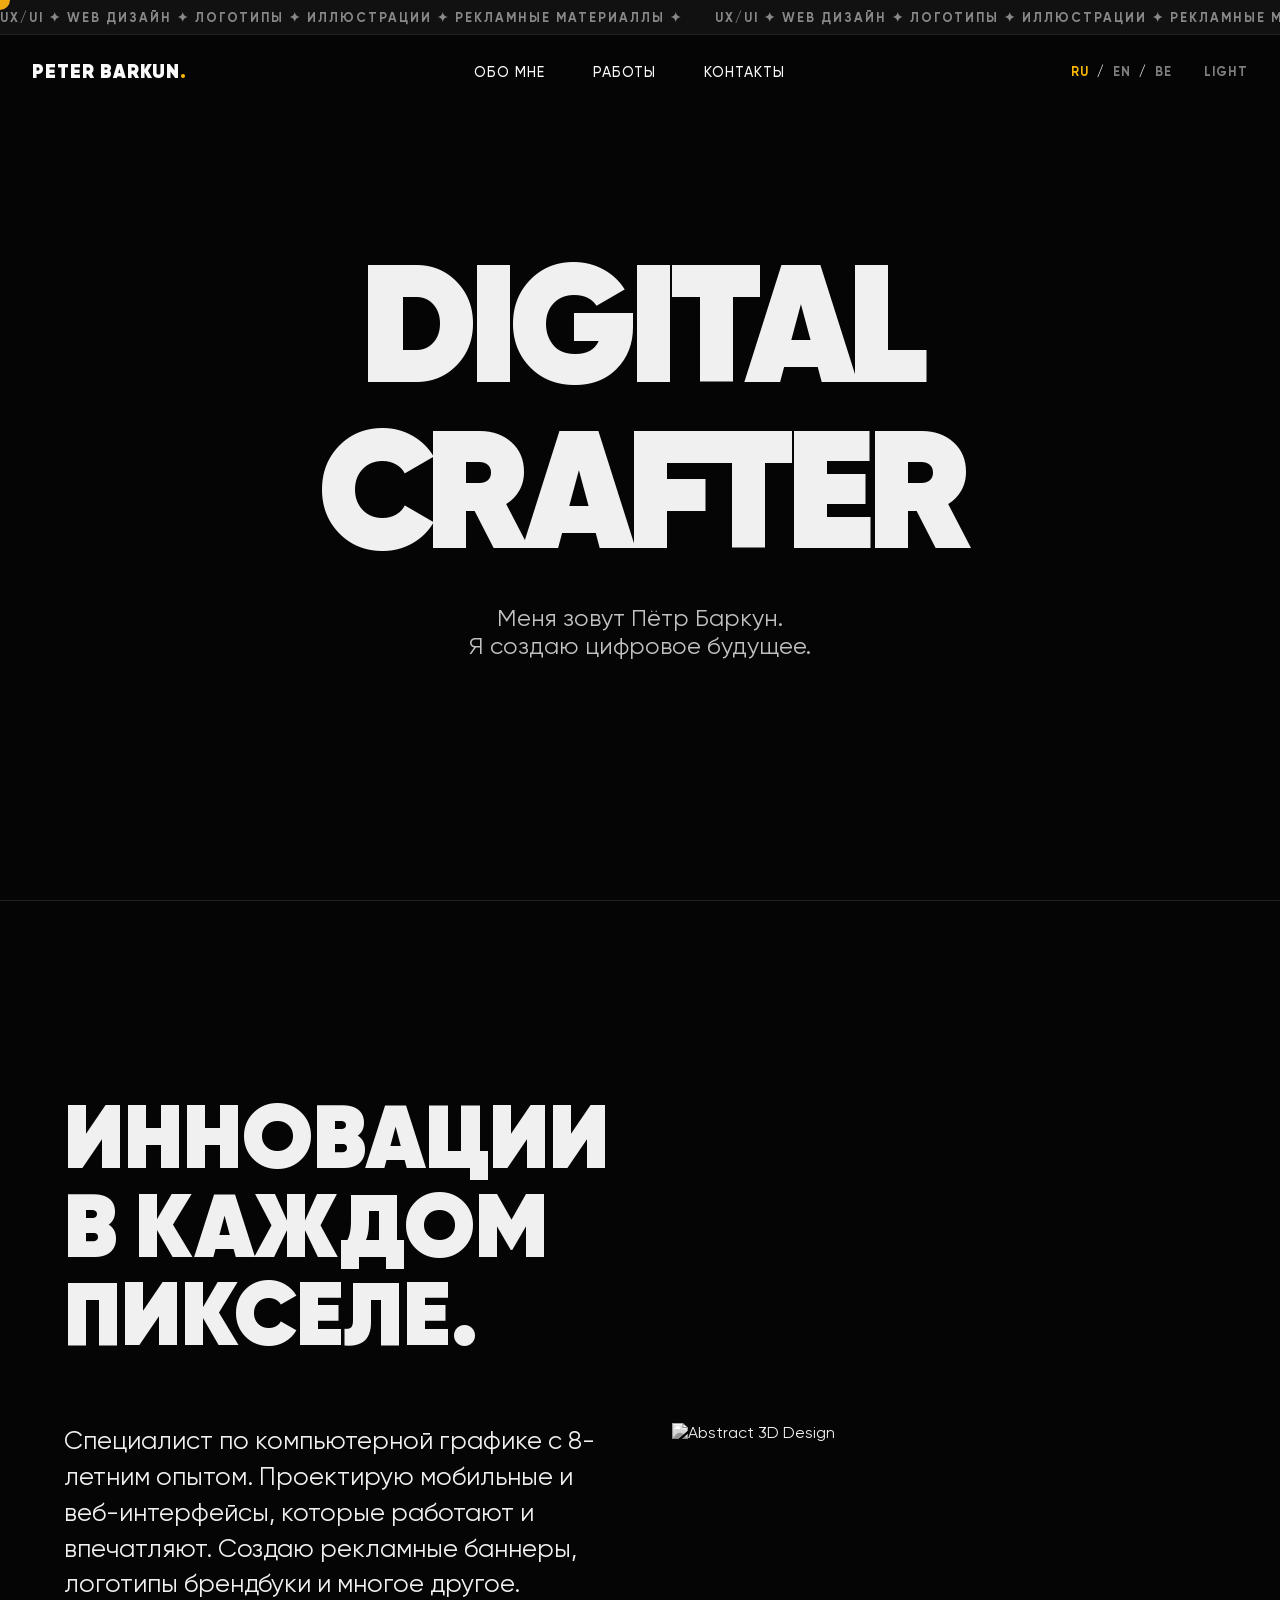
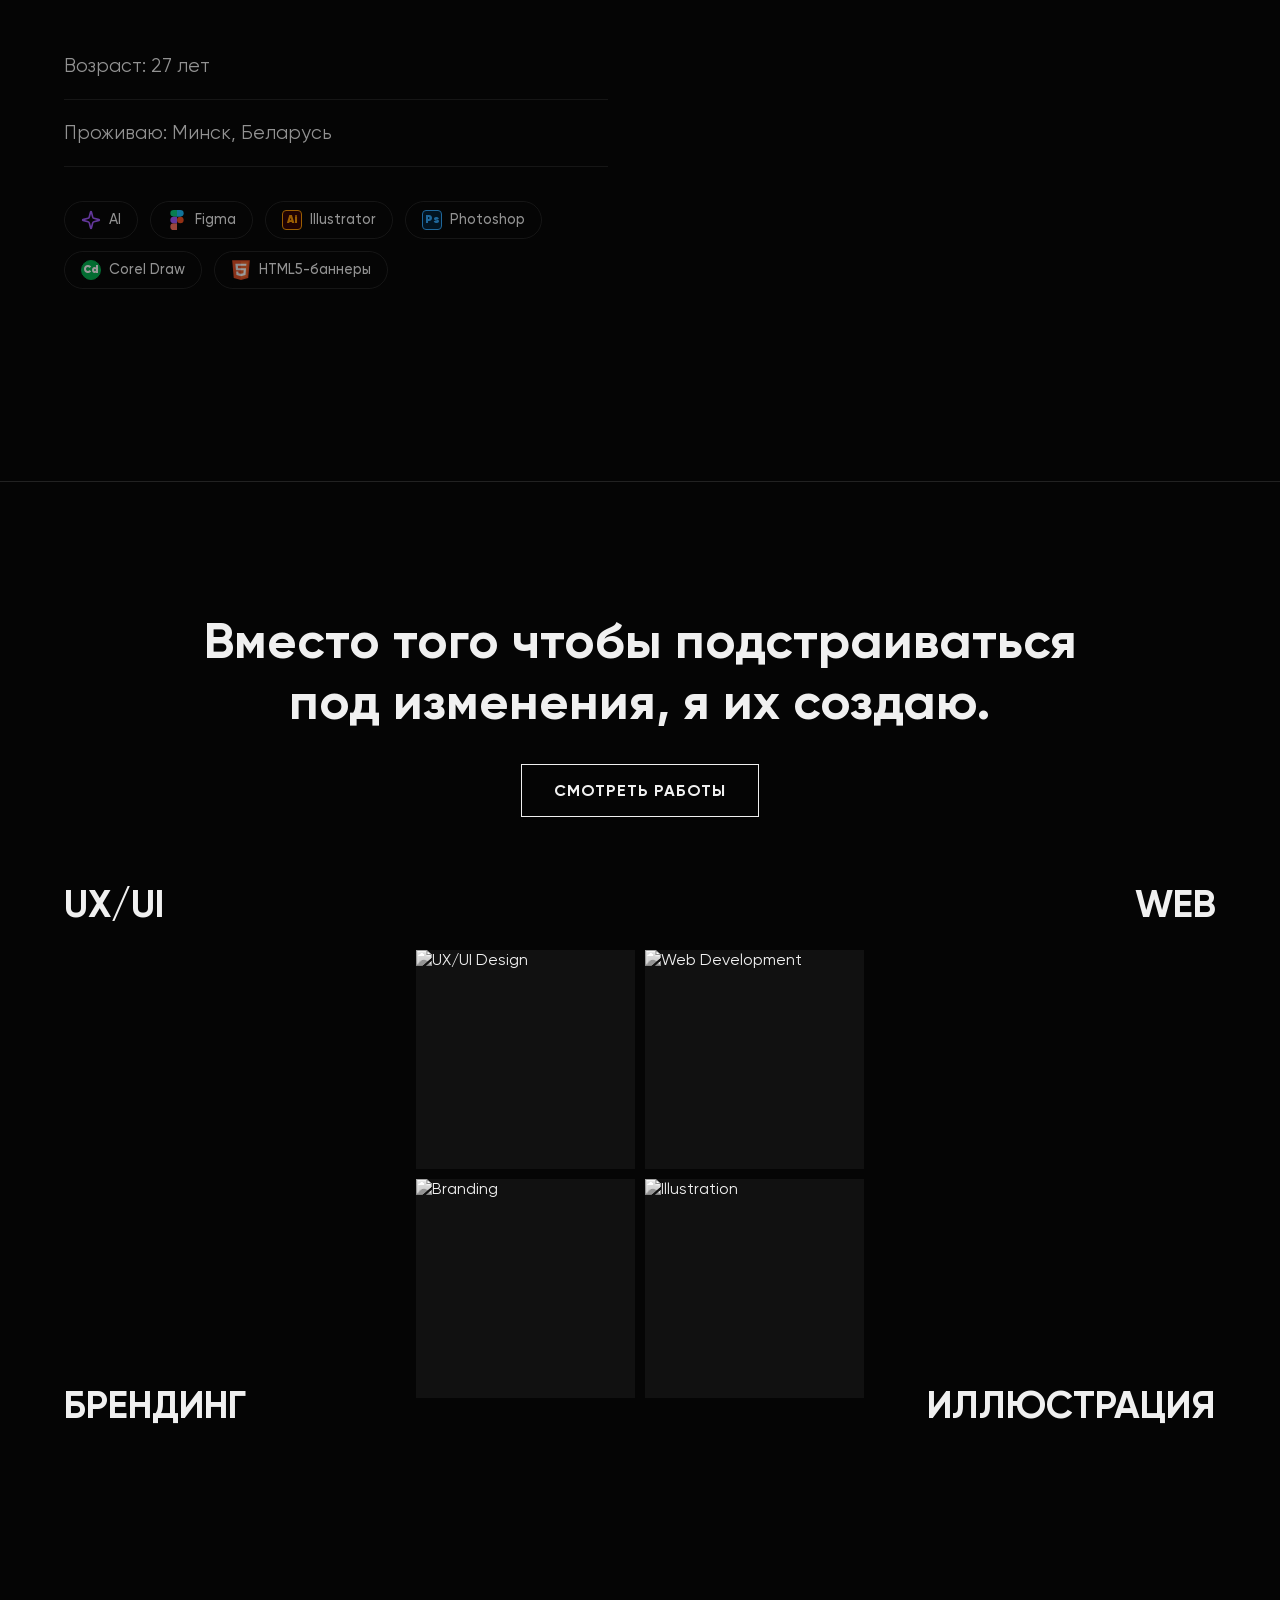
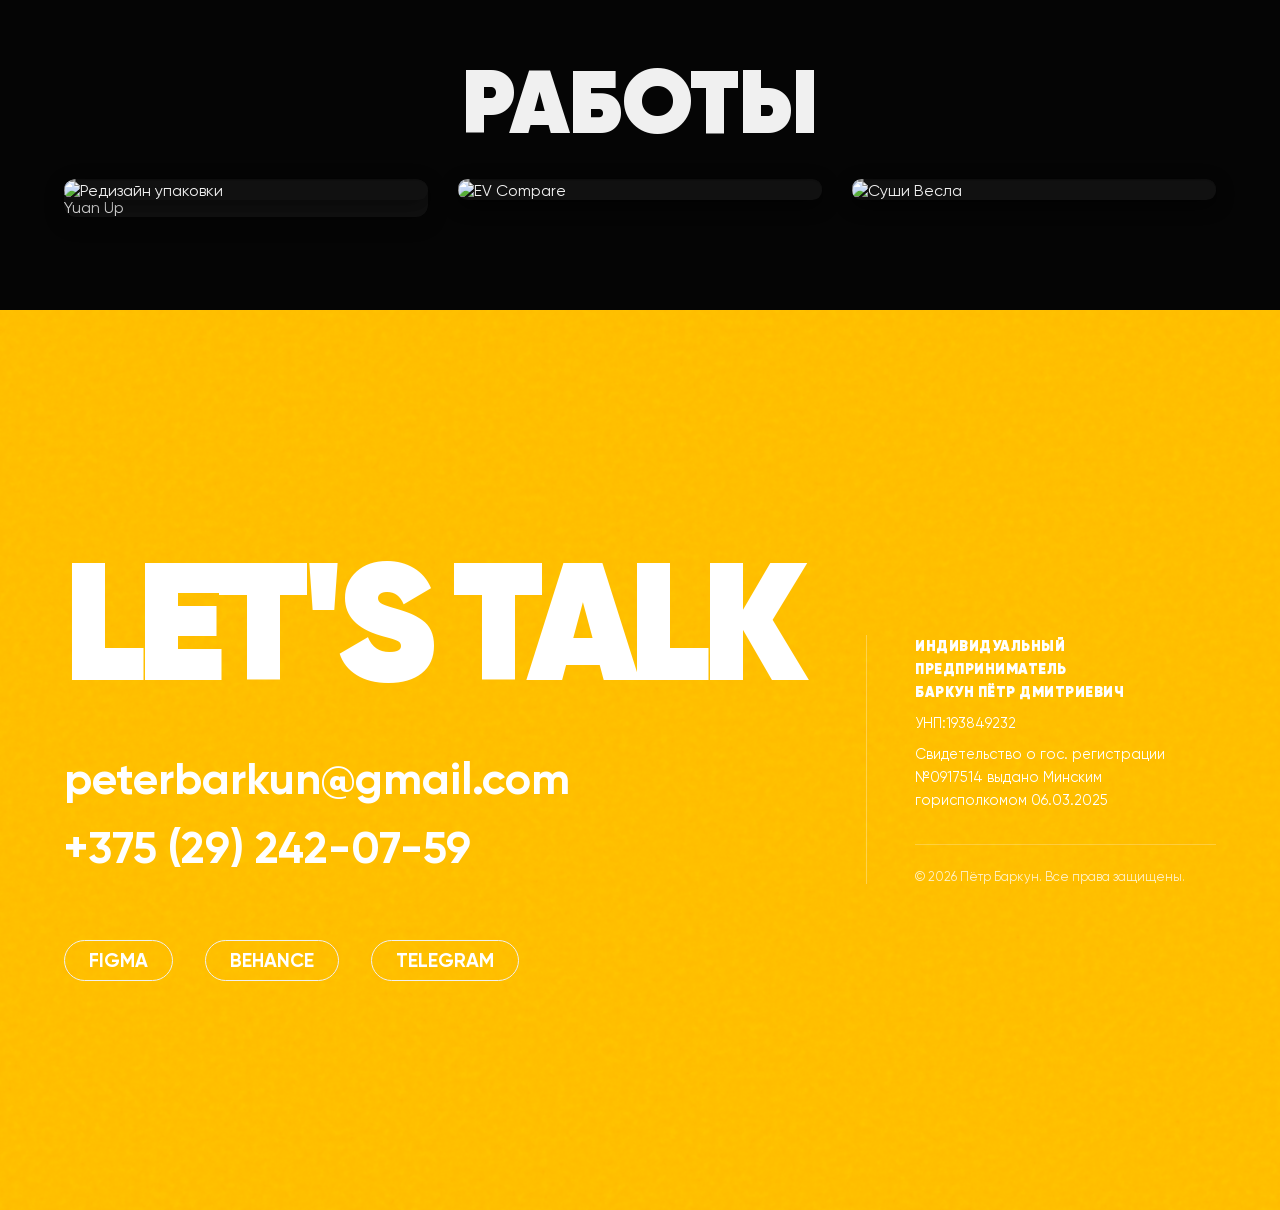
==== commit 43c144b2: "refactor: update project grid layout and image rendering for masonry-style alignment" ====
--- a/index.html
+++ b/index.html
@@ -323,11 +323,6 @@
                             <p>УНП:193849232</p>
                             <p>Свидетельство о гос. регистрации №0917514 выдано Минским горисполкомом 06.03.2025</p>
                         </div>
-                        <div class="legal-block">
-                            <p class="legal-bold">Контакты:</p>
-                            <p>+375 (29) 242-07-59</p>
-                            <p>peterbarkun@gmail.com</p>
-                        </div>
                         <div class="legal-bottom">
                             <p>&copy; 2026 Пётр Баркун. Все права защищены.</p>
                         </div>
--- a/style.css
+++ b/style.css
@@ -681,8 +681,11 @@
 .projects-grid {
     display: grid;
     grid-template-columns: repeat(3, 1fr);
-    gap: 30px;
+    column-gap: 30px;
+    row-gap: 0;
+    grid-auto-rows: 1px;
     margin-top: 2rem;
+    align-items: start;
 }
 
 @media (max-width: 992px) {
@@ -700,7 +703,6 @@
 .project-card {
     position: relative;
     width: 100%;
-    aspect-ratio: 4/3;
     border-radius: 12px;
     overflow: hidden;
     background: #111;
@@ -717,12 +719,12 @@
 .project-card .project-media {
     display: block;
     width: 100%;
-    height: 100%;
 }
 
 .project-card img {
     width: 100%;
-    height: 100%;
+    height: auto;
+    display: block;
     object-fit: cover;
     transition: transform 0.5s ease;
 }
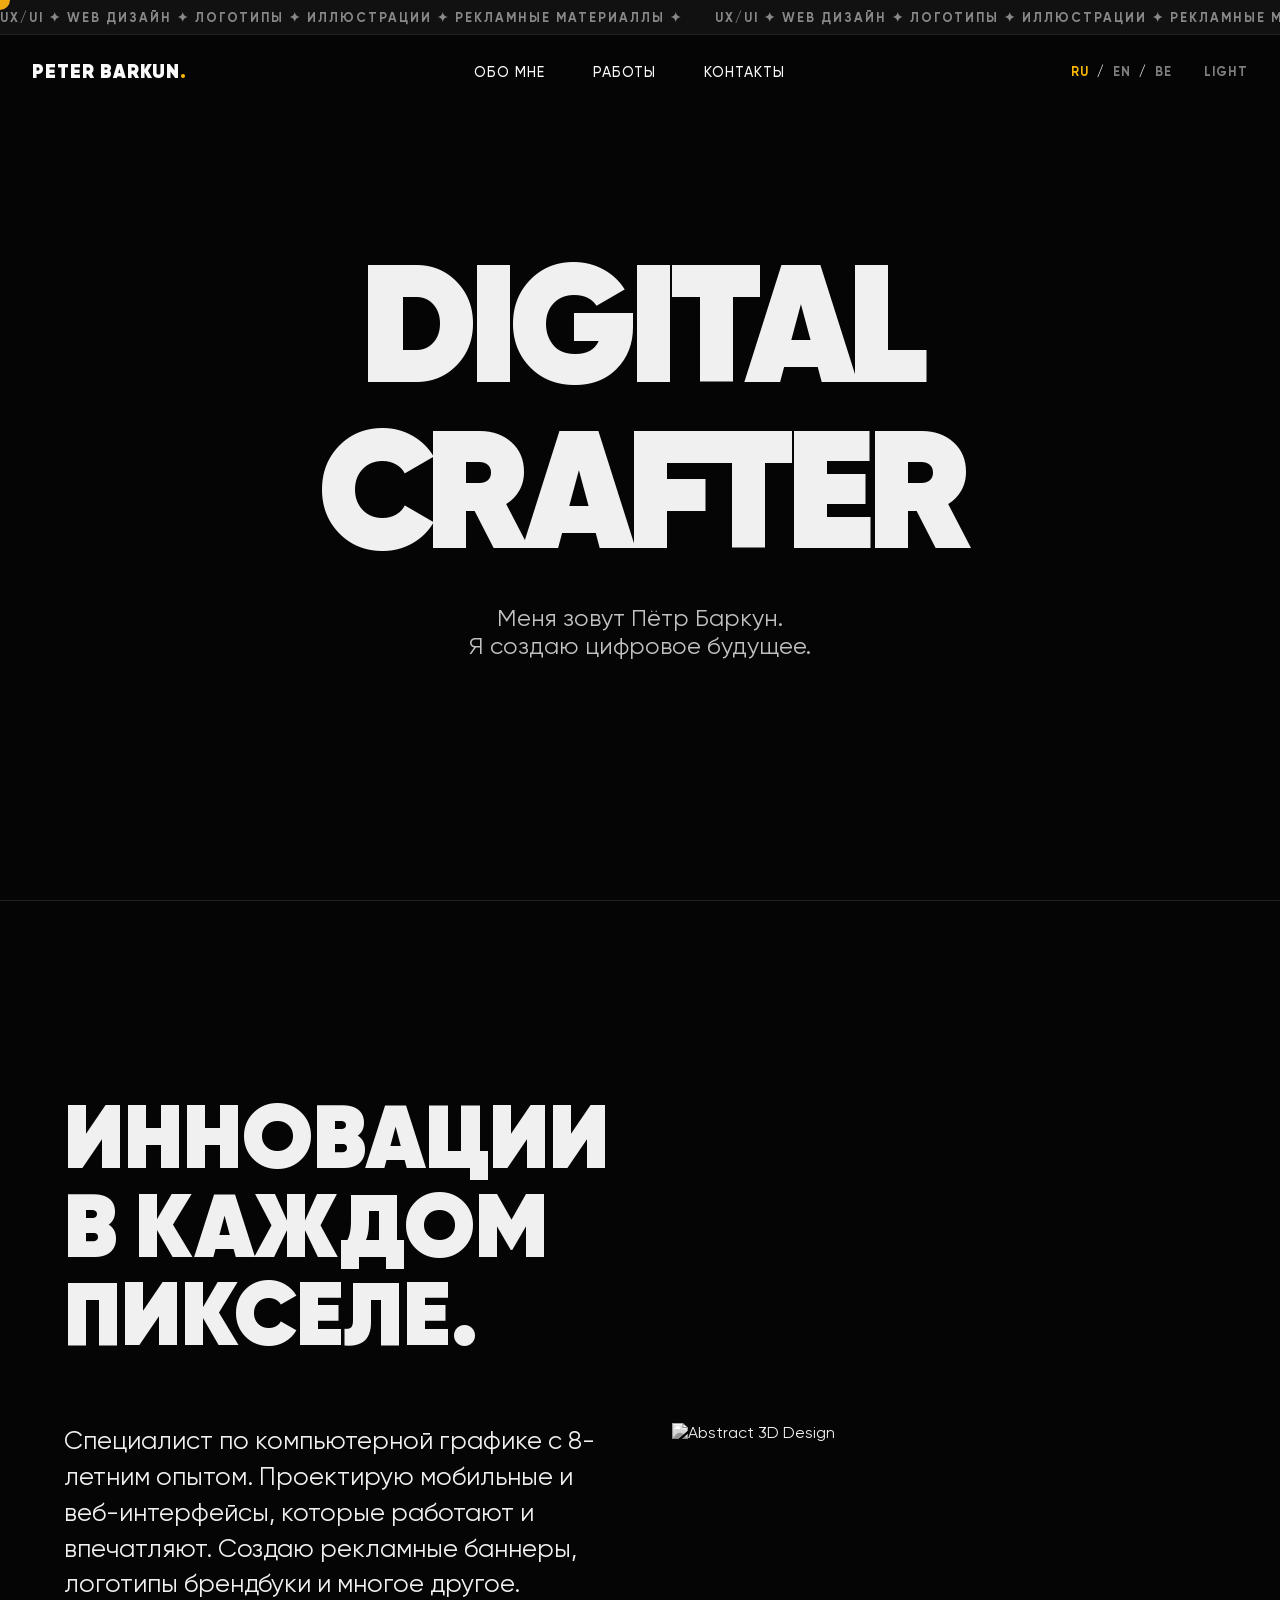
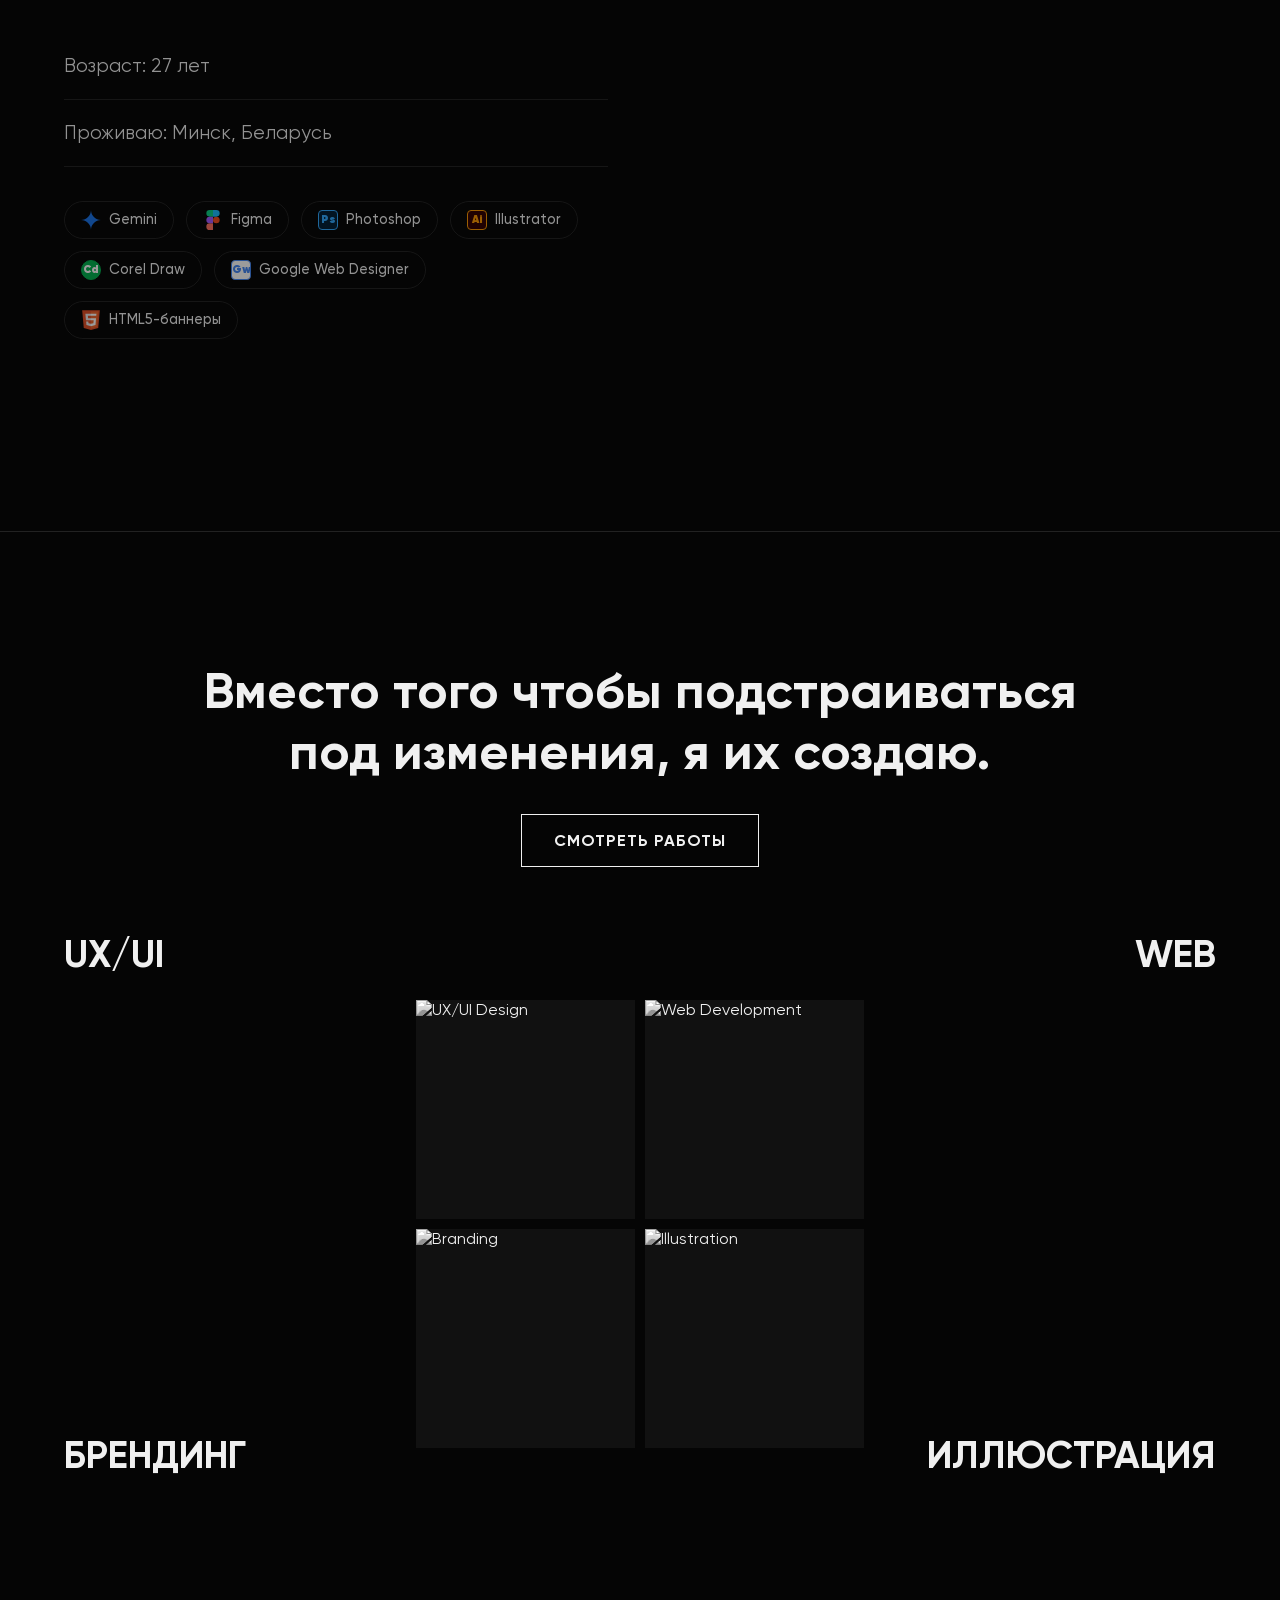
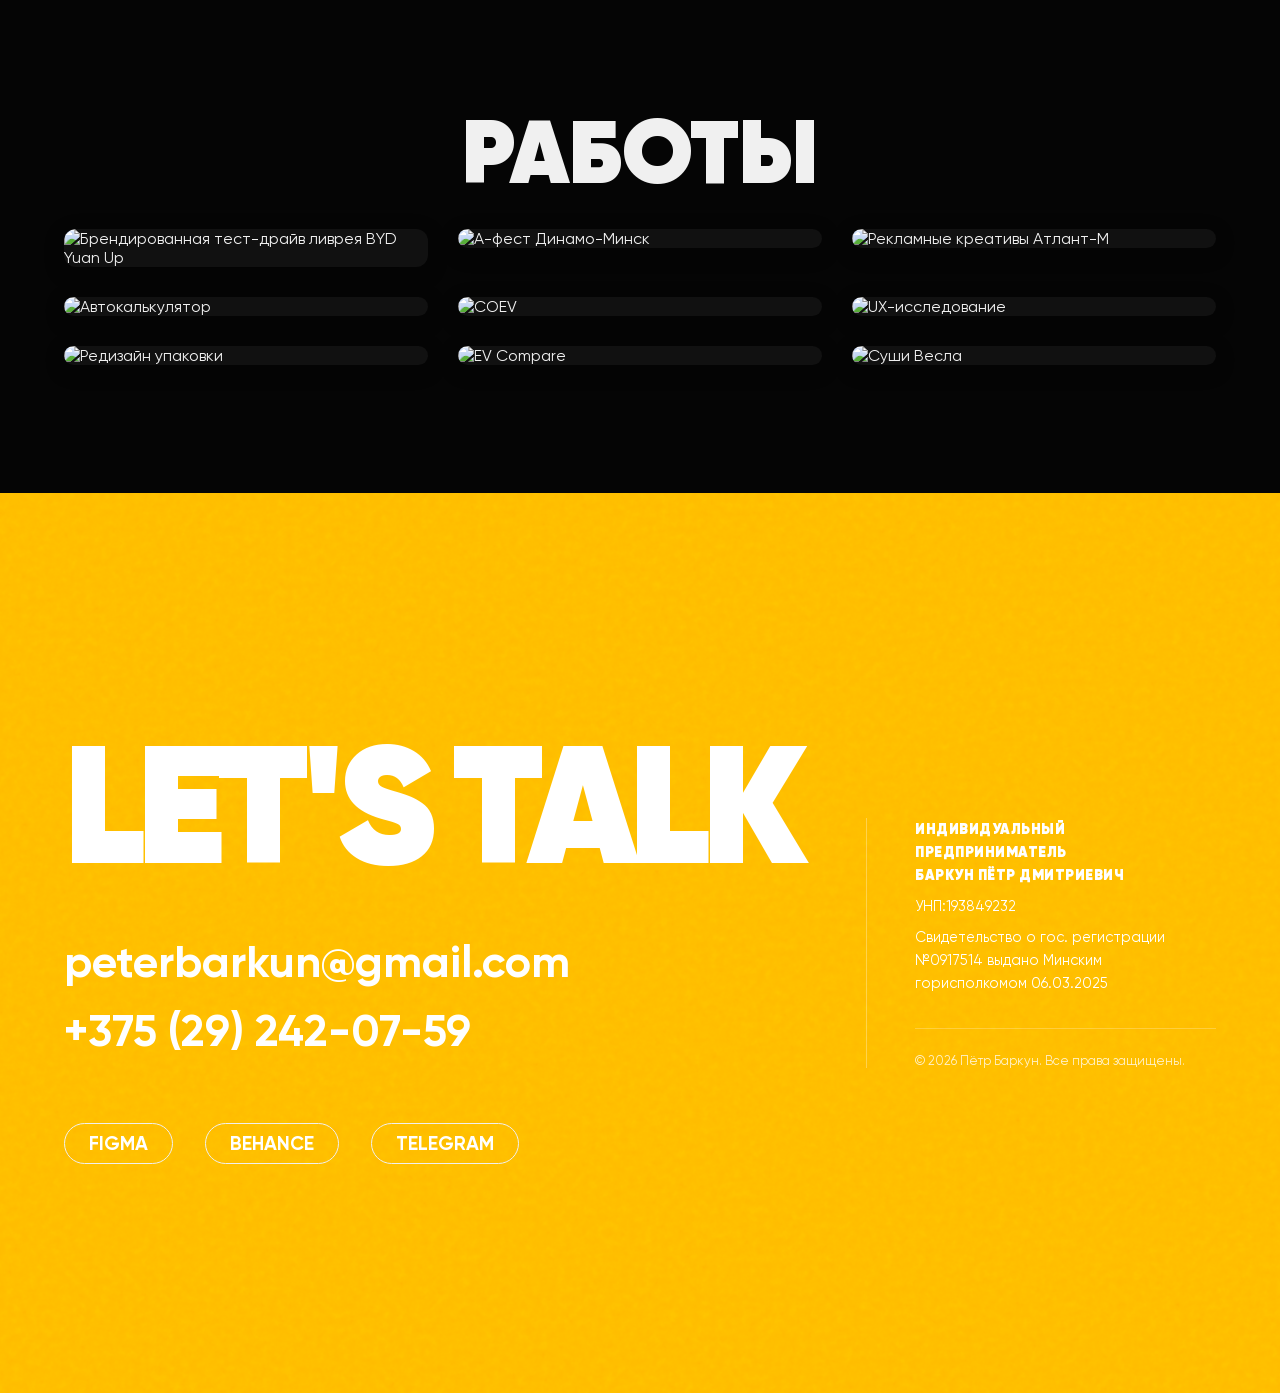
==== commit 62363582: "feat: add Gemini, GWD, and Android Studio logos to tool chips and refactor project grid layout" ====
--- a/index.html
+++ b/index.html
@@ -79,13 +79,13 @@
                                 <li style="border-bottom: none; padding-bottom: 0; padding-top: 1.5rem;">
                                     <div class="tools-chips">
                                         <div class="tool-chip">
-                                            <svg class="tool-icon" viewBox="0 0 24 24" fill="none" stroke="#A259FF"
-                                                stroke-width="2" stroke-linecap="round" stroke-linejoin="round">
+                                            <svg class="tool-icon gemini-icon" viewBox="0 0 24 24" fill="none"
+                                                xmlns="http://www.w3.org/2000/svg">
                                                 <path
-                                                    d="M9.937 15.5A2 2 0 0 0 8.5 14.063l-6.135-1.582a.5.5 0 0 1 0-.962L8.5 9.936A2 2 0 0 0 9.937 8.5l1.582-6.135a.5.5 0 0 1 .963 0L14.063 8.5A2 2 0 0 0 15.5 9.937l6.135 1.581a.5.5 0 0 1 0 .964L15.5 14.063a2 2 0 0 0-1.437 1.437l-1.582 6.135a.5.5 0 0 1-.963 0z">
-                                                </path>
+                                                    d="M12 24C12 17.3726 6.62742 12 0 12C6.62742 12 12 6.62742 12 0C12 6.62742 17.3726 12 24 12C17.3726 12 12 17.3726 12 24Z"
+                                                    fill="#1A73E8" />
                                             </svg>
-                                            <span>AI</span>
+                                            <span>Gemini</span>
                                         </div>
                                         <div class="tool-chip">
                                             <svg class="tool-icon figma-icon" xmlns="http://www.w3.org/2000/svg"
@@ -103,16 +103,20 @@
                                             <span>Figma</span>
                                         </div>
                                         <div class="tool-chip">
+                                            <div class="tool-icon ps-logo">Ps</div>
+                                            <span>Photoshop</span>
+                                        </div>
+                                        <div class="tool-chip">
                                             <div class="tool-icon ai-logo">Ai</div>
                                             <span>Illustrator</span>
                                         </div>
                                         <div class="tool-chip">
-                                            <div class="tool-icon ps-logo">Ps</div>
-                                            <span>Photoshop</span>
-                                        </div>
-                                        <div class="tool-chip">
                                             <div class="tool-icon corel-logo">Cd</div>
                                             <span>Corel Draw</span>
+                                        </div>
+                                        <div class="tool-chip">
+                                            <div class="tool-icon gwd-logo">Gw</div>
+                                            <span>Google Web Designer</span>
                                         </div>
                                         <div class="tool-chip">
                                             <svg class="tool-icon html-icon" viewBox="0 0 512 512"
--- a/style.css
+++ b/style.css
@@ -389,7 +389,8 @@
 
 /* Specific overrides for multicolor SVGs on hover */
 .tool-chip:hover .figma-icon path,
-.tool-chip:hover .html-icon path {
+.tool-chip:hover .html-icon path,
+.tool-chip:hover .gemini-icon path {
     fill: var(--bg-color) !important;
 }
 
@@ -416,6 +417,46 @@
 }
 
 .tool-chip:hover .ai-logo {
+    background: var(--bg-color);
+    color: var(--text-primary);
+    border-color: var(--bg-color);
+}
+
+.gwd-logo {
+    background: #FFFFFF;
+    color: #4285F4;
+    font-weight: 900;
+    font-size: 11px;
+    border-radius: 4px;
+    border: 1px solid #4285F4;
+    display: flex;
+    align-items: center;
+    justify-content: center;
+    line-height: 1;
+    transition: all 0.3s ease;
+}
+
+.tool-chip:hover .gwd-logo {
+    background: var(--bg-color);
+    color: var(--text-primary);
+    border-color: var(--bg-color);
+}
+
+.as-logo {
+    background: #3DDC84;
+    color: #FFFFFF;
+    font-weight: 900;
+    font-size: 11px;
+    border-radius: 4px;
+    border: 1px solid #3DDC84;
+    display: flex;
+    align-items: center;
+    justify-content: center;
+    line-height: 1;
+    transition: all 0.3s ease;
+}
+
+.tool-chip:hover .as-logo {
     background: var(--bg-color);
     color: var(--text-primary);
     border-color: var(--bg-color);
@@ -681,9 +722,7 @@
 .projects-grid {
     display: grid;
     grid-template-columns: repeat(3, 1fr);
-    column-gap: 30px;
-    row-gap: 0;
-    grid-auto-rows: 1px;
+    gap: 30px;
     margin-top: 2rem;
     align-items: start;
 }
@@ -725,7 +764,6 @@
     width: 100%;
     height: auto;
     display: block;
-    object-fit: cover;
     transition: transform 0.5s ease;
 }
 
@@ -891,7 +929,7 @@
         align-items: flex-start;
         gap: 3rem;
     }
-    
+
     .contact-right {
         flex: auto;
         padding-left: 0;
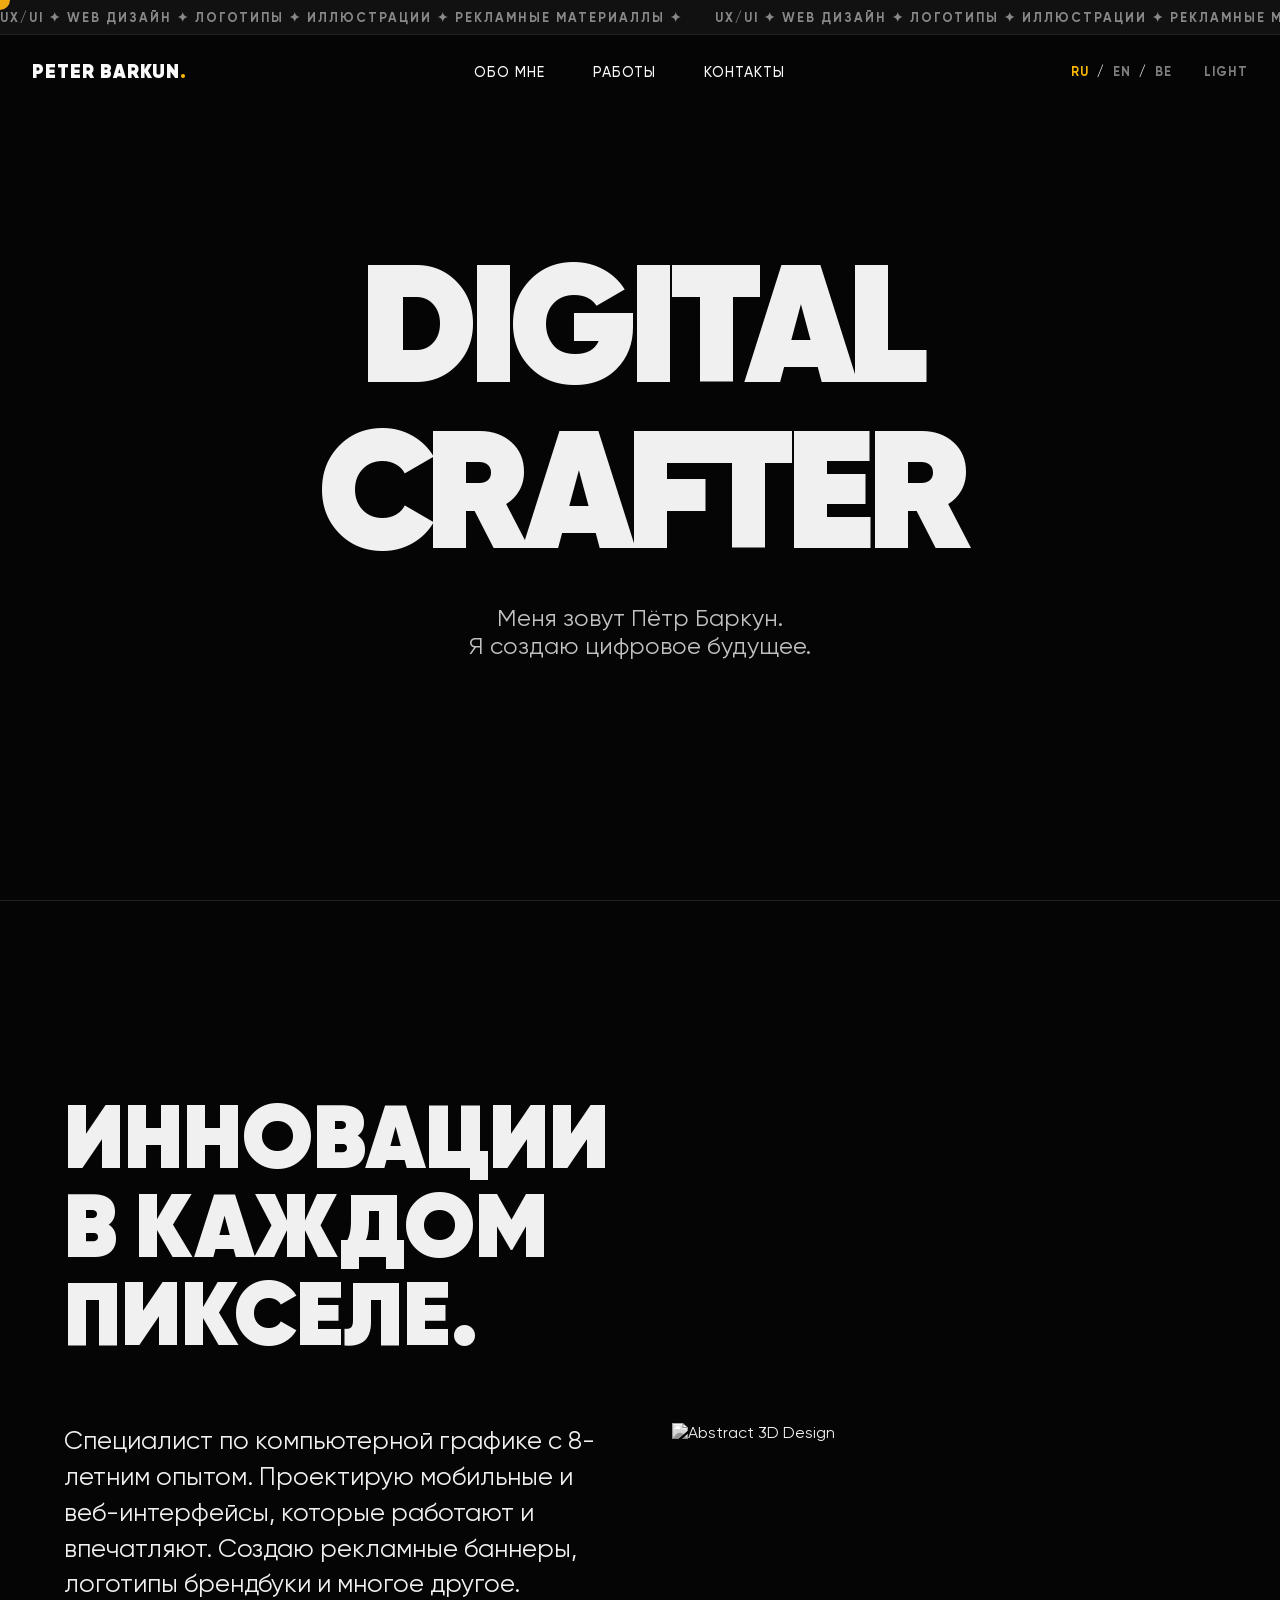
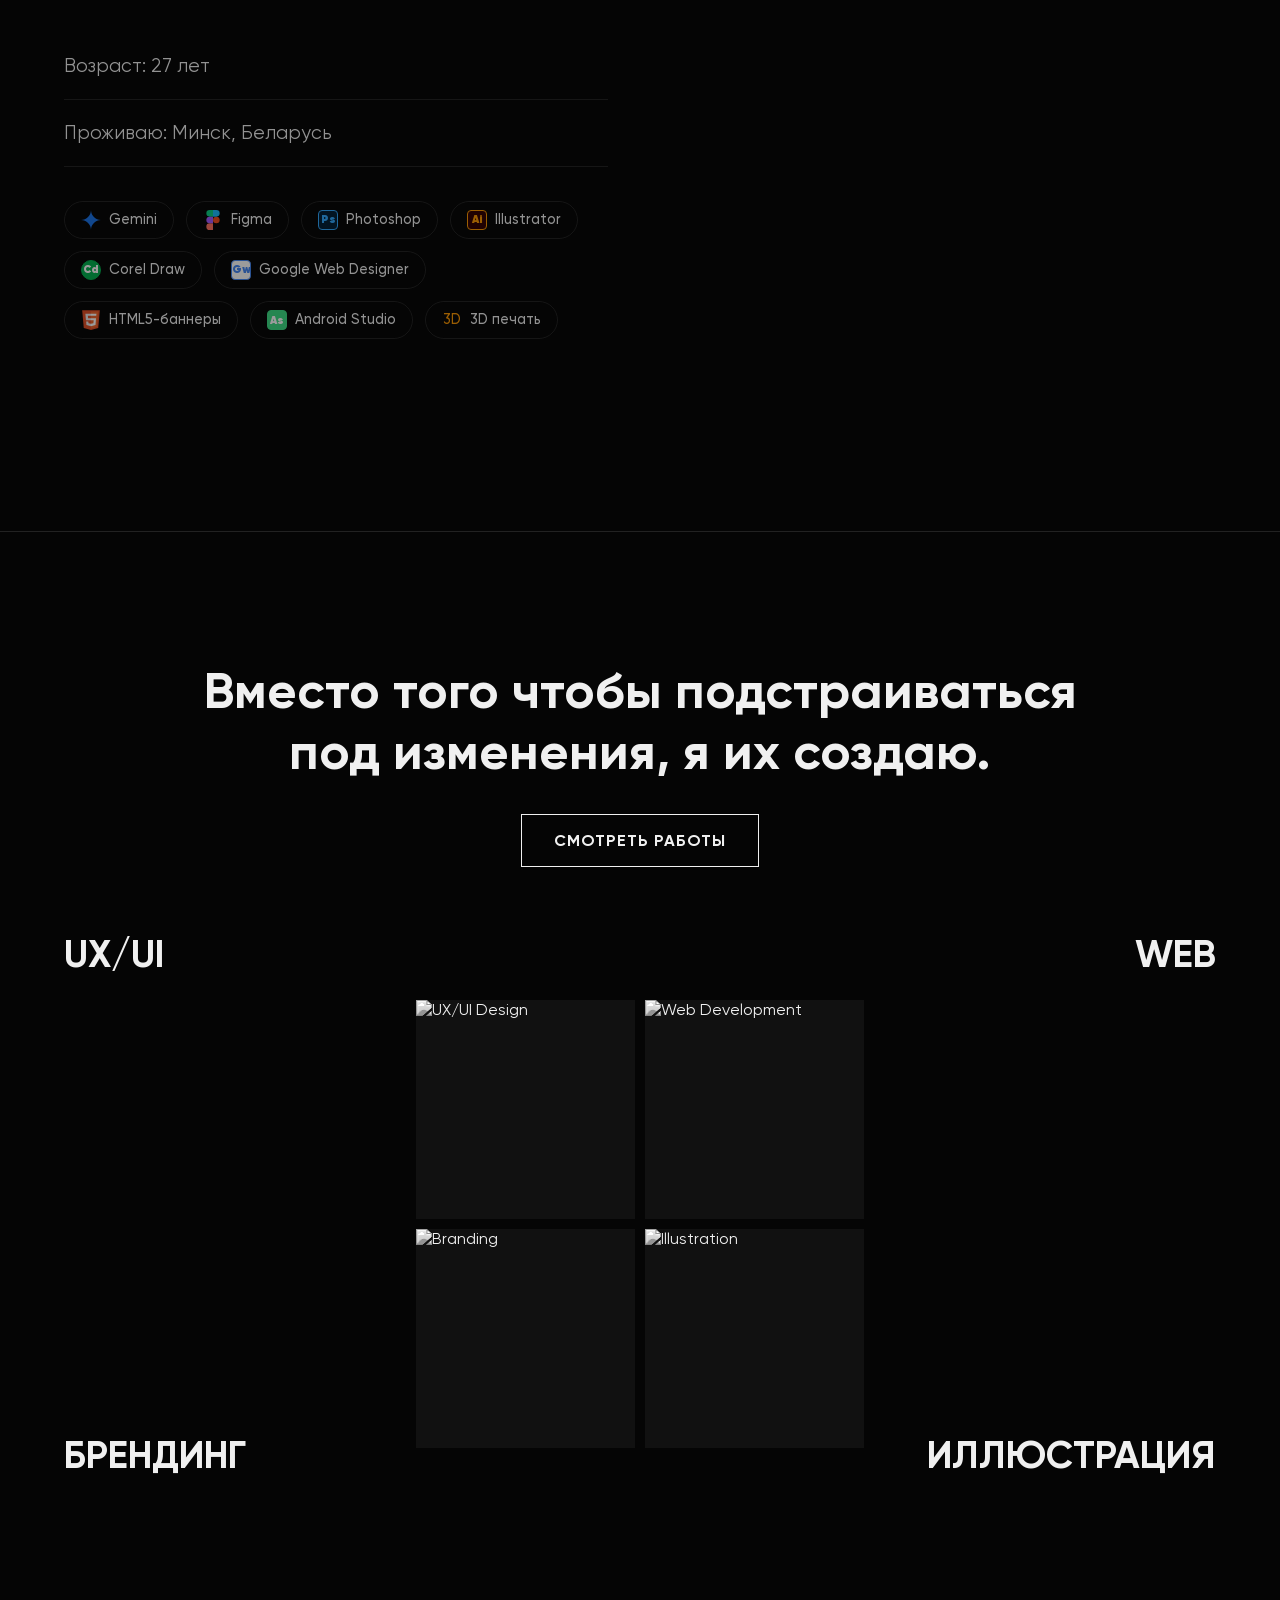
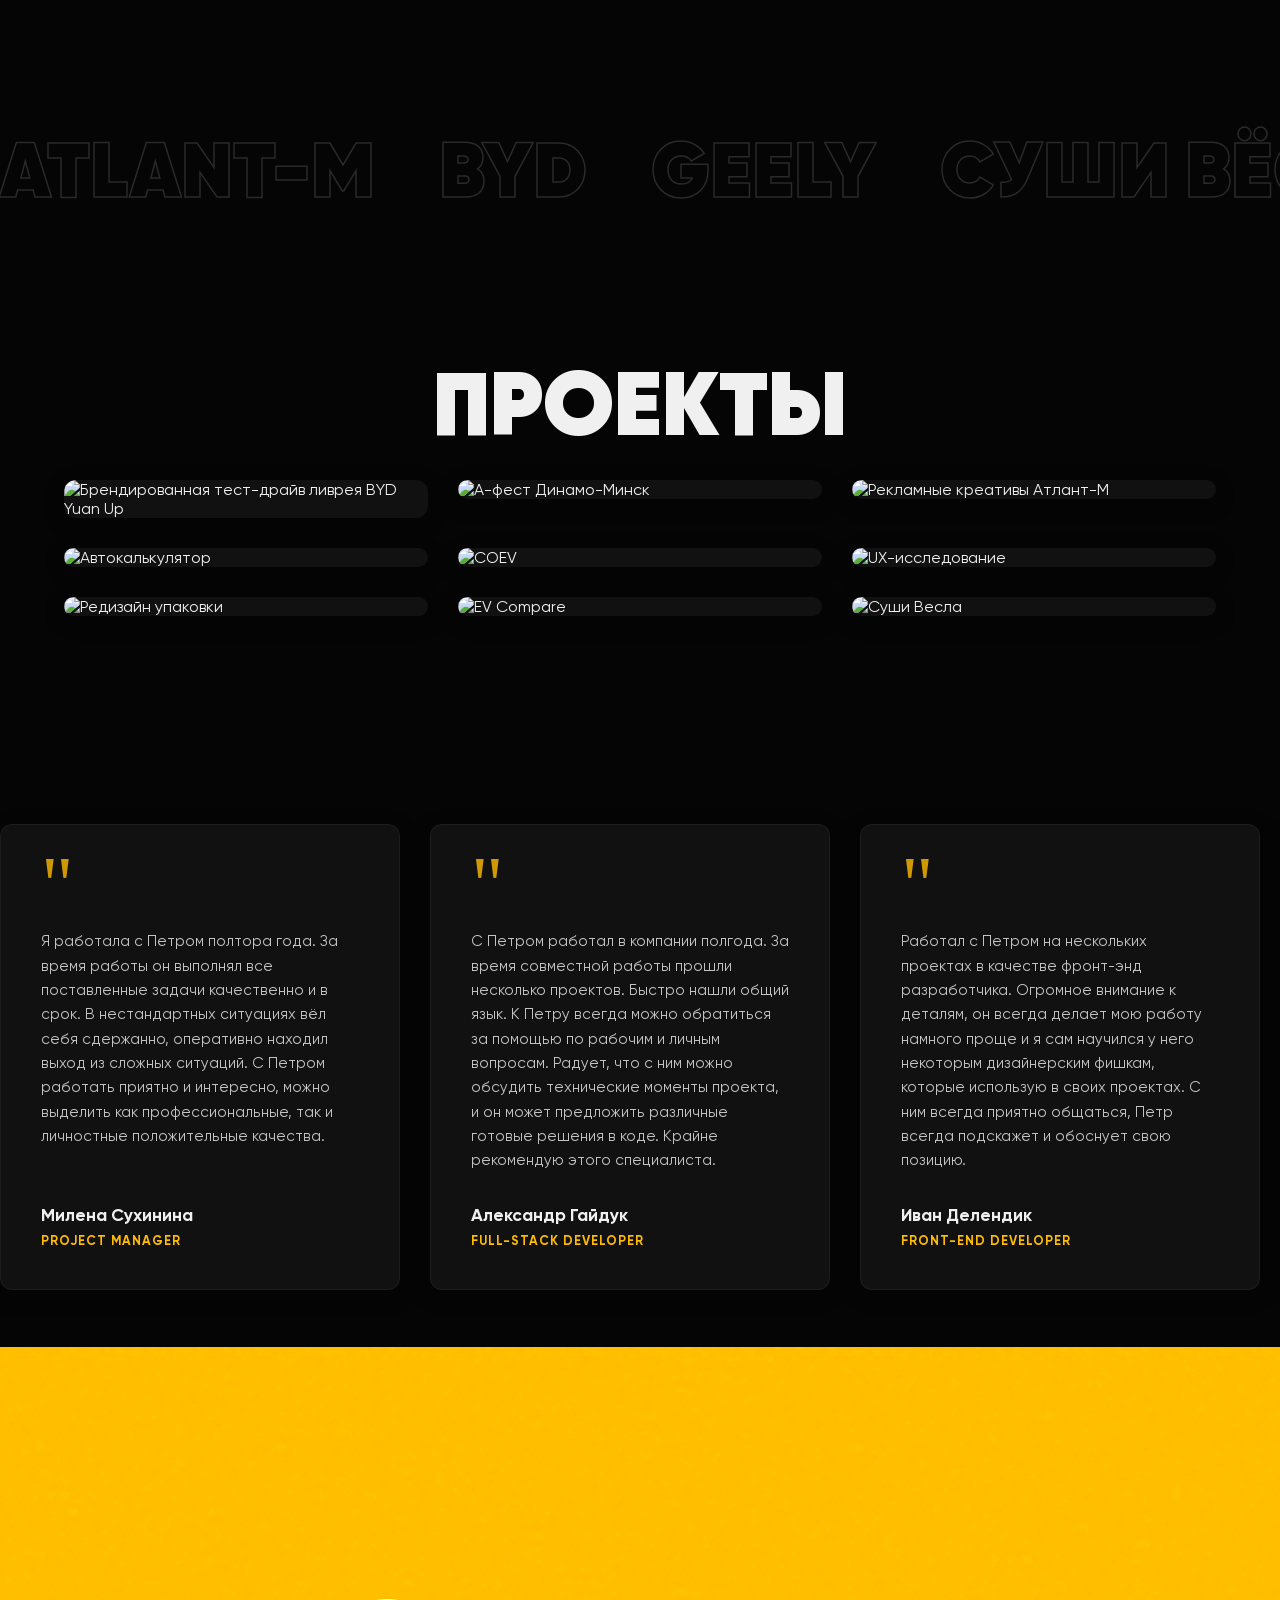
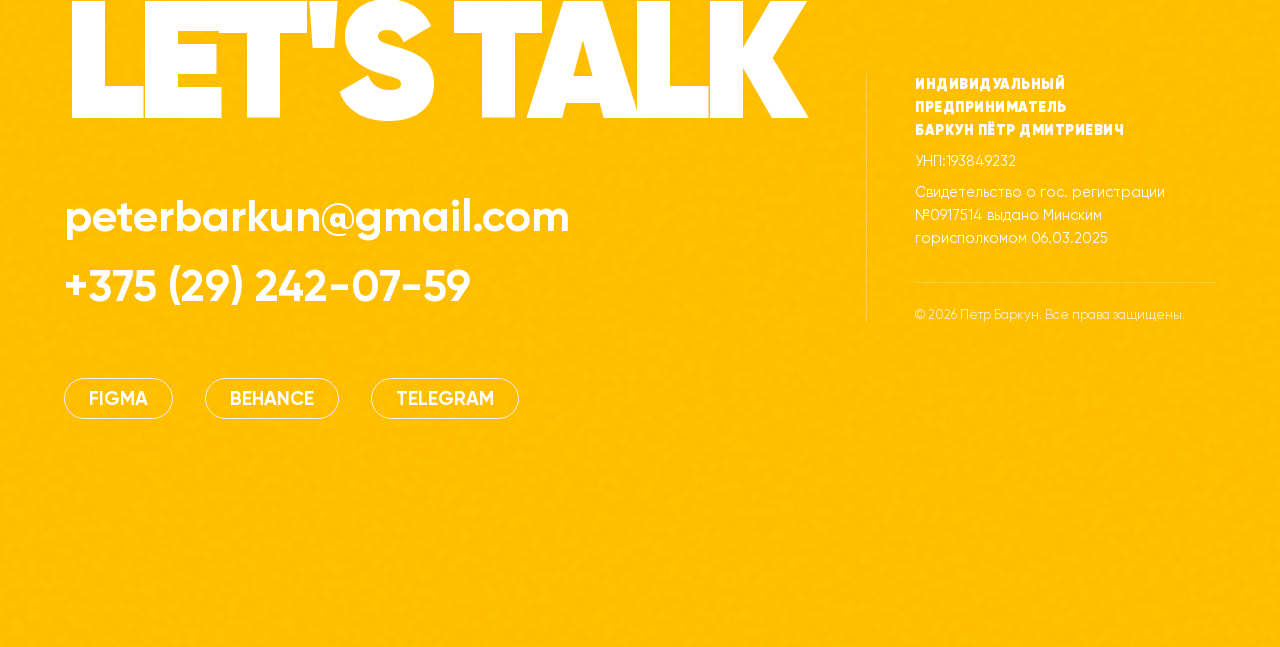
==== commit f507e969: "feat: refactor project grid layout and add testimonials and clients sections" ====
--- a/index.html
+++ b/index.html
@@ -129,6 +129,16 @@
                                                     d="M255,208 L255,264 L325,264 L318,338 L255,355 L255,414 L371,382 L385,208 Z M255,94 L255,150 L390,150 L395,94 Z" />
                                             </svg>
                                             <span data-i18n="tool-banners">HTML5-баннеры</span>
+                                        </div>
+                                        <div class="tool-chip">
+                                            <div class="tool-icon as-logo"
+                                                style="color: #FFFFFF; border-color: #3DDC84;">As</div>
+                                            <span>Android Studio</span>
+                                        </div>
+                                        <div class="tool-chip">
+                                            <div class="tool-icon print3d-logo"
+                                                style="color: #ff9900; border-color: #ff9900;">3D</div>
+                                            <span>3D печать</span>
                                         </div>
                                     </div>
                                 </li>
@@ -196,11 +206,34 @@
                 </div>
             </section>
 
+            <!-- Clients Marquee -->
+            <section class="clients-section">
+                <div class="clients-marquee">
+                    <div class="clients-track">
+                        <div class="client-logo">ATLANT-M</div>
+                        <div class="client-logo">BYD</div>
+                        <div class="client-logo">GEELY</div>
+                        <div class="client-logo">СУШИ ВЁСЛА</div>
+                        <div class="client-logo">EVCOMPARE</div>
+                        <div class="client-logo">ДИНАМО-МИНСК</div>
+                    </div>
+                    <!-- Cloned track for seamless loop -->
+                    <div class="clients-track" aria-hidden="true">
+                        <div class="client-logo">ATLANT-M</div>
+                        <div class="client-logo">BYD</div>
+                        <div class="client-logo">GEELY</div>
+                        <div class="client-logo">СУШИ ВЁСЛА</div>
+                        <div class="client-logo">EVCOMPARE</div>
+                        <div class="client-logo">ДИНАМО-МИНСК</div>
+                    </div>
+                </div>
+            </section>
+
             <!-- Projects Section -->
             <section id="projects" class="projects-section">
                 <div class="container">
                     <h2 class="brutal-title center" style="text-align: center; margin-bottom: 2rem;"
-                        data-i18n="nav-projects">РАБОТЫ</h2>
+                        data-i18n="nav-projects">ПРОЕКТЫ</h2>
                     <div class="projects-grid">
                         <div class="project-card">
                             <a href="https://dprofile.ru/case/179743/brendirovannaia-test-draiv-livreia-byd-yuan-up"
@@ -300,6 +333,165 @@
                                     <p>Редизайн сервиса доставки.</p>
                                 </div>
                             </a>
+                        </div>
+                    </div>
+                </div>
+            </section>
+
+            <!-- Testimonials Section -->
+            <section id="testimonials" class="testimonials-section">
+                <div class="testimonials-marquee">
+                    <div class="testimonials-track">
+                        <!-- Review 1 -->
+                        <div class="testimonial-card">
+                            <div class="quote-icon">"</div>
+                            <p class="testimonial-text">Я работала с Петром полтора года. За время работы он выполнял
+                                все поставленные задачи качественно и в срок. В нестандартных ситуациях вёл себя
+                                сдержанно, оперативно находил выход из сложных ситуаций. С Петром работать приятно и
+                                интересно, можно выделить как профессиональные, так и личностные положительные качества.
+                            </p>
+                            <div class="testimonial-author">
+                                <h4>Милена Сухинина</h4>
+                                <span>Project Manager</span>
+                            </div>
+                        </div>
+                        <!-- Review 2 -->
+                        <div class="testimonial-card">
+                            <div class="quote-icon">"</div>
+                            <p class="testimonial-text">С Петром работал в компании полгода. За время совместной работы
+                                прошли несколько проектов. Быстро нашли общий язык. К Петру всегда можно обратиться за
+                                помощью по рабочим и личным вопросам. Радует, что с ним можно обсудить технические
+                                моменты проекта, и он может предложить различные готовые решения в коде. Крайне
+                                рекомендую этого специалиста.</p>
+                            <div class="testimonial-author">
+                                <h4>Александр Гайдук</h4>
+                                <span>Full-stack Developer</span>
+                            </div>
+                        </div>
+                        <!-- Review 3 -->
+                        <div class="testimonial-card">
+                            <div class="quote-icon">"</div>
+                            <p class="testimonial-text">Работал с Петром на нескольких проектах в качестве фронт-энд
+                                разработчика. Огромное внимание к деталям, он всегда делает мою работу намного проще и я
+                                сам научился у него некоторым дизайнерским фишкам, которые использую в своих проектах. С
+                                ним всегда приятно общаться, Петр всегда подскажет и обоснует свою позицию.</p>
+                            <div class="testimonial-author">
+                                <h4>Иван Делендик</h4>
+                                <span>Front-end Developer</span>
+                            </div>
+                        </div>
+                        <!-- Review 4 -->
+                        <div class="testimonial-card">
+                            <div class="quote-icon">"</div>
+                            <p class="testimonial-text">Работать с Петром — одно удовольствие. Он не просто рисует
+                                красивые макеты, а глубоко погружается в пользовательский опыт. Его прототипы всегда
+                                логичны и удобны, что сильно экономит время на этапе разработки и тестирования. Всегда
+                                на связи и готов предложить свежие идеи.</p>
+                            <div class="testimonial-author">
+                                <h4>Дмитрий Яцыно</h4>
+                                <span>Level Designer</span>
+                            </div>
+                        </div>
+                        <!-- Review 5 -->
+                        <div class="testimonial-card">
+                            <div class="quote-icon">"</div>
+                            <p class="testimonial-text">Пётр обладает отличным чувством стиля и глубоким пониманием
+                                современных трендов. Его работы всегда выделяются чистотой и продуманностью. Особенно
+                                хочу отметить его способность превращать сложные продуктовые требования в элегантные
+                                дизайн-решения. Надежный партнер для любого проекта.</p>
+                            <div class="testimonial-author">
+                                <h4>Анна Ковалёва</h4>
+                                <span>Art Director</span>
+                            </div>
+                        </div>
+                        <!-- Review 6 -->
+                        <div class="testimonial-card">
+                            <div class="quote-icon">"</div>
+                            <p class="testimonial-text">За время нашего сотрудничества Пётр проявил себя как настоящий
+                                профессионал. Он умеет слушать заказчика и точно попадать в цель с первого раза.
+                                Дизайн-система, которую он разработал для нашего продукта, позволила масштабировать
+                                проект в рекордные сроки. Исключительное качество работы!</p>
+                            <div class="testimonial-author">
+                                <h4>Максим Смирнов</h4>
+                                <span>Product Owner</span>
+                            </div>
+                        </div>
+                    </div>
+                    <!-- Cloned track for seamless loop -->
+                    <div class="testimonials-track" aria-hidden="true">
+                        <!-- Review 1 -->
+                        <div class="testimonial-card">
+                            <div class="quote-icon">"</div>
+                            <p class="testimonial-text">Я работала с Петром полтора года. За время работы он выполнял
+                                все поставленные задачи качественно и в срок. В нестандартных ситуациях вёл себя
+                                сдержанно, оперативно находил выход из сложных ситуаций. С Петром работать приятно и
+                                интересно, можно выделить как профессиональные, так и личностные положительные качества.
+                            </p>
+                            <div class="testimonial-author">
+                                <h4>Милена Сухинина</h4>
+                                <span>Project Manager</span>
+                            </div>
+                        </div>
+                        <!-- Review 2 -->
+                        <div class="testimonial-card">
+                            <div class="quote-icon">"</div>
+                            <p class="testimonial-text">С Петром работал в компании полгода. За время совместной работы
+                                прошли несколько проектов. Быстро нашли общий язык. К Петру всегда можно обратиться за
+                                помощью по рабочим и личным вопросам. Радует, что с ним можно обсудить технические
+                                моменты проекта, и он может предложить различные готовые решения в коде. Крайне
+                                рекомендую этого специалиста.</p>
+                            <div class="testimonial-author">
+                                <h4>Александр Гайдук</h4>
+                                <span>Full-stack Developer</span>
+                            </div>
+                        </div>
+                        <!-- Review 3 -->
+                        <div class="testimonial-card">
+                            <div class="quote-icon">"</div>
+                            <p class="testimonial-text">Работал с Петром на нескольких проектах в качестве фронт-энд
+                                разработчика. Огромное внимание к деталям, он всегда делает мою работу намного проще и я
+                                сам научился у него некоторым дизайнерским фишкам, которые использую в своих проектах. С
+                                ним всегда приятно общаться, Петр всегда подскажет и обоснует свою позицию.</p>
+                            <div class="testimonial-author">
+                                <h4>Иван Делендик</h4>
+                                <span>Front-end Developer</span>
+                            </div>
+                        </div>
+                        <!-- Review 4 -->
+                        <div class="testimonial-card">
+                            <div class="quote-icon">"</div>
+                            <p class="testimonial-text">Работать с Петром — одно удовольствие. Он не просто рисует
+                                красивые макеты, а глубоко погружается в пользовательский опыт. Его прототипы всегда
+                                логичны и удобны, что сильно экономит время на этапе разработки и тестирования. Всегда
+                                на связи и готов предложить свежие идеи.</p>
+                            <div class="testimonial-author">
+                                <h4>Дмитрий Яцыно</h4>
+                                <span>Level Designer</span>
+                            </div>
+                        </div>
+                        <!-- Review 5 -->
+                        <div class="testimonial-card">
+                            <div class="quote-icon">"</div>
+                            <p class="testimonial-text">Пётр обладает отличным чувством стиля и глубоким пониманием
+                                современных трендов. Его работы всегда выделяются чистотой и продуманностью. Особенно
+                                хочу отметить его способность превращать сложные продуктовые требования в элегантные
+                                дизайн-решения. Надежный партнер для любого проекта.</p>
+                            <div class="testimonial-author">
+                                <h4>Анна Ковалёва</h4>
+                                <span>Art Director</span>
+                            </div>
+                        </div>
+                        <!-- Review 6 -->
+                        <div class="testimonial-card">
+                            <div class="quote-icon">"</div>
+                            <p class="testimonial-text">За время нашего сотрудничества Пётр проявил себя как настоящий
+                                профессионал. Он умеет слушать заказчика и точно попадать в цель с первого раза.
+                                Дизайн-система, которую он разработал для нашего продукта, позволила масштабировать
+                                проект в рекордные сроки. Исключительное качество работы!</p>
+                            <div class="testimonial-author">
+                                <h4>Максим Смирнов</h4>
+                                <span>Product Owner</span>
+                            </div>
                         </div>
                     </div>
                 </div>
--- a/style.css
+++ b/style.css
@@ -720,33 +720,38 @@
 }
 
 .projects-grid {
-    display: grid;
-    grid-template-columns: repeat(3, 1fr);
+    display: flex;
+    flex-wrap: wrap;
     gap: 30px;
     margin-top: 2rem;
-    align-items: start;
-}
-
-@media (max-width: 992px) {
-    .projects-grid {
-        grid-template-columns: repeat(2, 1fr);
-    }
-}
-
-@media (max-width: 576px) {
-    .projects-grid {
-        grid-template-columns: 1fr;
-    }
+    justify-content: center;
 }
 
 .project-card {
     position: relative;
-    width: 100%;
+    width: calc(33.333% - 20px);
+    max-width: 100%;
+    height: 100%;
+    margin: 0;
     border-radius: 12px;
     overflow: hidden;
     background: #111;
     box-shadow: 0 5px 20px rgba(0, 0, 0, 0.3);
     transition: transform 0.3s ease, box-shadow 0.3s ease;
+    display: block;
+}
+
+@media (max-width: 992px) {
+    .project-card {
+        width: calc(50% - 15px);
+    }
+}
+
+@media (max-width: 576px) {
+    .project-card {
+        width: 100%;
+        max-width: 100%;
+    }
 }
 
 .project-card:hover {
@@ -756,13 +761,17 @@
 }
 
 .project-card .project-media {
-    display: block;
-    width: 100%;
+    width: 100%;
+    height: 100%;
+    display: flex;
+    align-items: center;
+    justify-content: center;
 }
 
 .project-card img {
     width: 100%;
-    height: auto;
+    height: 100%;
+    object-fit: contain;
     display: block;
     transition: transform 0.5s ease;
 }
@@ -782,6 +791,7 @@
     opacity: 0;
     transition: opacity 0.3s ease;
     pointer-events: none;
+    z-index: 10;
 }
 
 .project-card:hover .card-info {
@@ -798,6 +808,137 @@
 .project-card p {
     font-size: 0.85rem;
     opacity: 0.8;
+}
+
+/* Testimonials Section */
+.testimonials-section {
+    padding: 5vw 0 2vw;
+    overflow: hidden;
+    position: relative;
+    z-index: 10;
+}
+
+.testimonials-marquee {
+    display: flex;
+    white-space: nowrap;
+    width: 100vw;
+    margin-left: calc(-50vw + 50%);
+}
+
+.testimonials-track {
+    display: flex;
+    gap: 30px;
+    padding: 1rem 0 2rem;
+    flex-shrink: 0;
+    min-width: 100%;
+    align-items: stretch;
+    padding-right: 30px;
+}
+
+.testimonial-card {
+    min-width: 320px;
+    max-width: 400px;
+    background: #111;
+    border-radius: 12px;
+    padding: 2.5rem;
+    display: flex;
+    flex-direction: column;
+    border: 1px solid rgba(255, 255, 255, 0.05);
+    transition: transform 0.3s ease, border-color 0.3s ease, box-shadow 0.3s ease;
+    position: relative;
+    box-shadow: 0 5px 20px rgba(0, 0, 0, 0.3);
+    white-space: normal;
+}
+
+.theme-light .testimonial-card {
+    background: #f5f5f5;
+    border-color: rgba(0, 0, 0, 0.05);
+}
+
+.testimonial-card:hover {
+    transform: translateY(-5px);
+    border-color: var(--accent);
+    box-shadow: 0 15px 30px rgba(0, 0, 0, 0.5);
+    z-index: 2;
+}
+
+.quote-icon {
+    font-size: 5rem;
+    line-height: 0.5;
+    color: var(--accent);
+    font-family: serif;
+    margin-bottom: 1.5rem;
+    opacity: 0.8;
+}
+
+.testimonial-text {
+    font-size: 0.95rem;
+    line-height: 1.6;
+    margin-bottom: 2rem;
+    flex-grow: 1;
+    opacity: 0.8;
+}
+
+.testimonial-author h4 {
+    font-size: 1.1rem;
+    font-weight: 700;
+    margin-bottom: 4px;
+    line-height: 1.2;
+}
+
+.testimonial-author span {
+    font-size: 0.8rem;
+    color: var(--accent);
+    text-transform: uppercase;
+    letter-spacing: 1px;
+    font-weight: 600;
+}
+
+/* Clients Marquee */
+.clients-section {
+    padding: 6vw 0;
+    overflow: hidden;
+    position: relative;
+    z-index: 10;
+}
+
+.clients-marquee {
+    display: flex;
+    white-space: nowrap;
+    width: 100vw;
+    margin-left: calc(-50vw + 50%);
+}
+
+.clients-track {
+    display: flex;
+    flex-shrink: 0;
+    align-items: center;
+    min-width: 100%;
+    justify-content: space-around;
+    gap: 4rem;
+    padding-right: 4rem;
+    /* Match gap for seamless loop */
+}
+
+.client-logo {
+    font-size: clamp(2.5rem, 6vw, 5rem);
+    font-weight: 900;
+    text-transform: uppercase;
+    color: transparent;
+    -webkit-text-stroke: 1.5px rgba(255, 255, 255, 0.15);
+    transition: all 0.3s ease;
+    cursor: default;
+    user-select: none;
+}
+
+.theme-light .client-logo {
+    -webkit-text-stroke: 1.5px rgba(0, 0, 0, 0.15);
+}
+
+.client-logo:hover {
+    color: var(--text-primary);
+    -webkit-text-stroke: 1.5px var(--text-primary);
+    transform: scale(1.05);
 }
 
 /* Contact */
